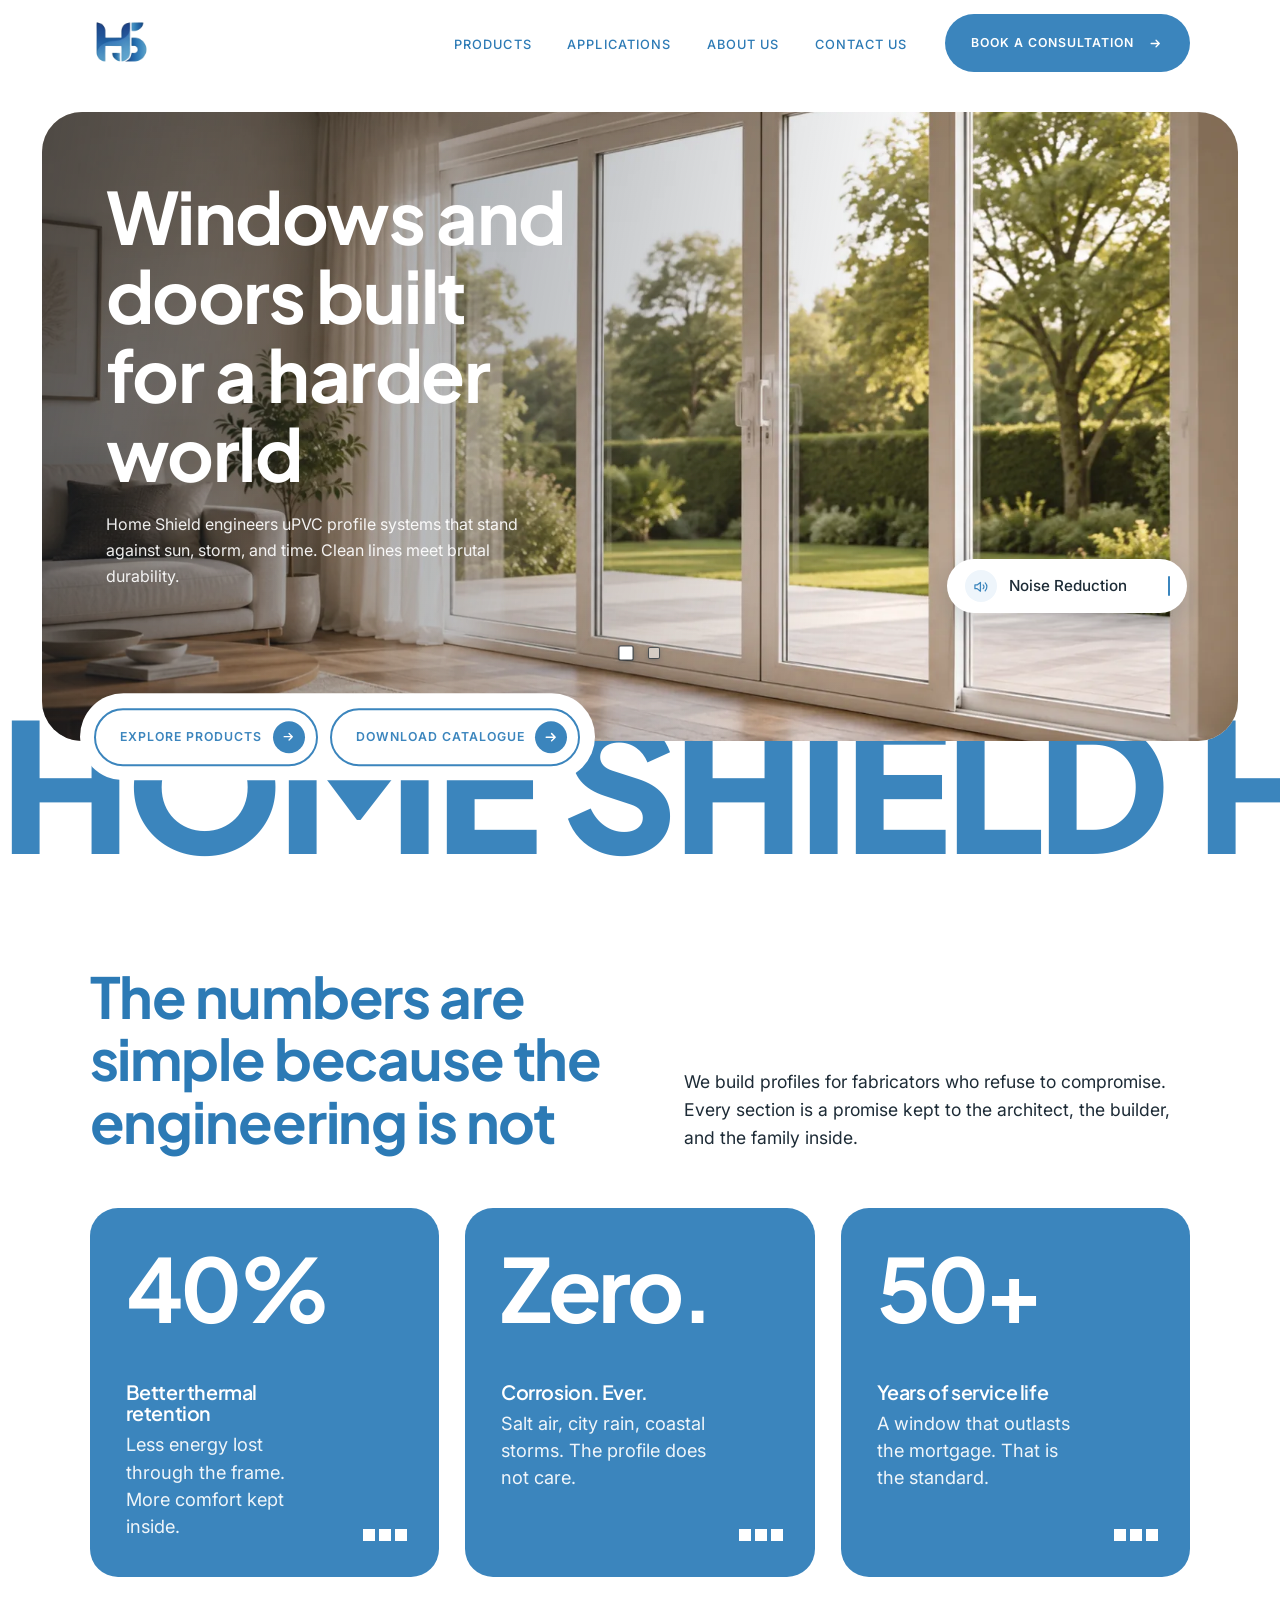
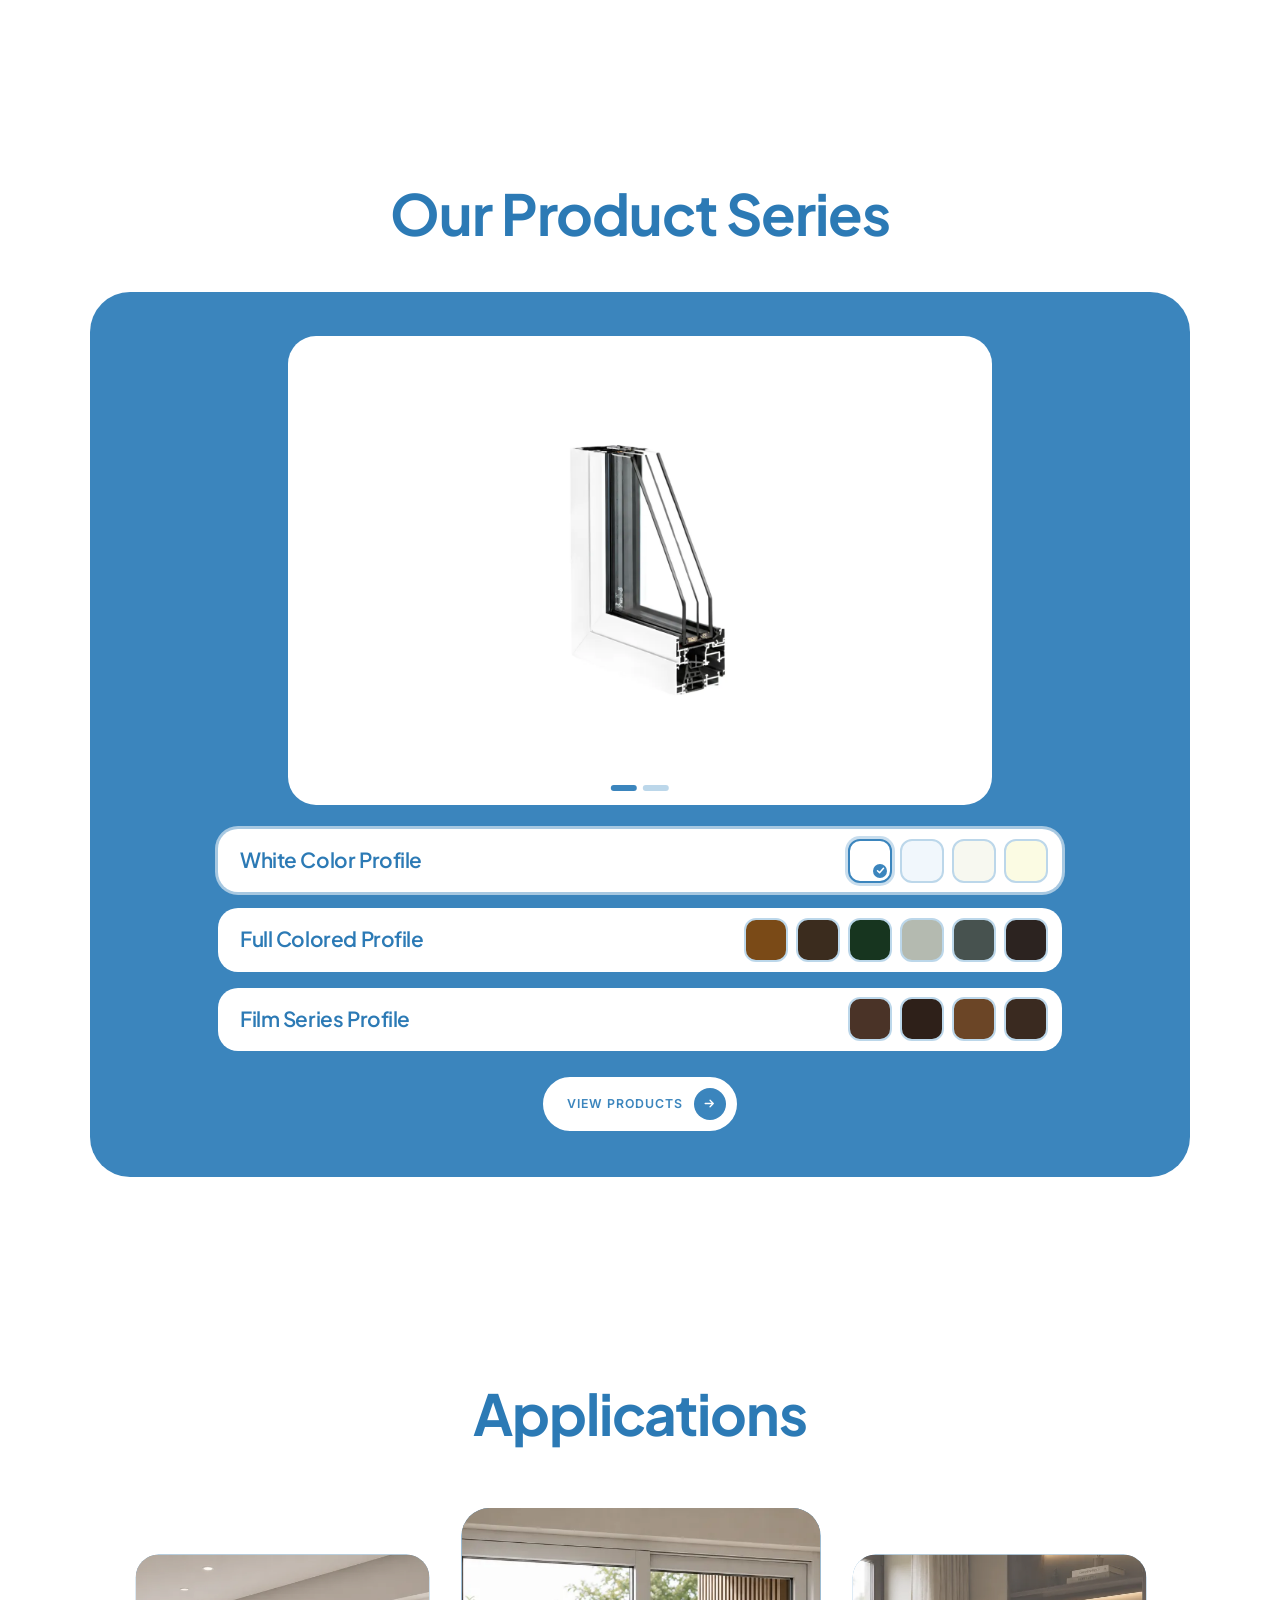
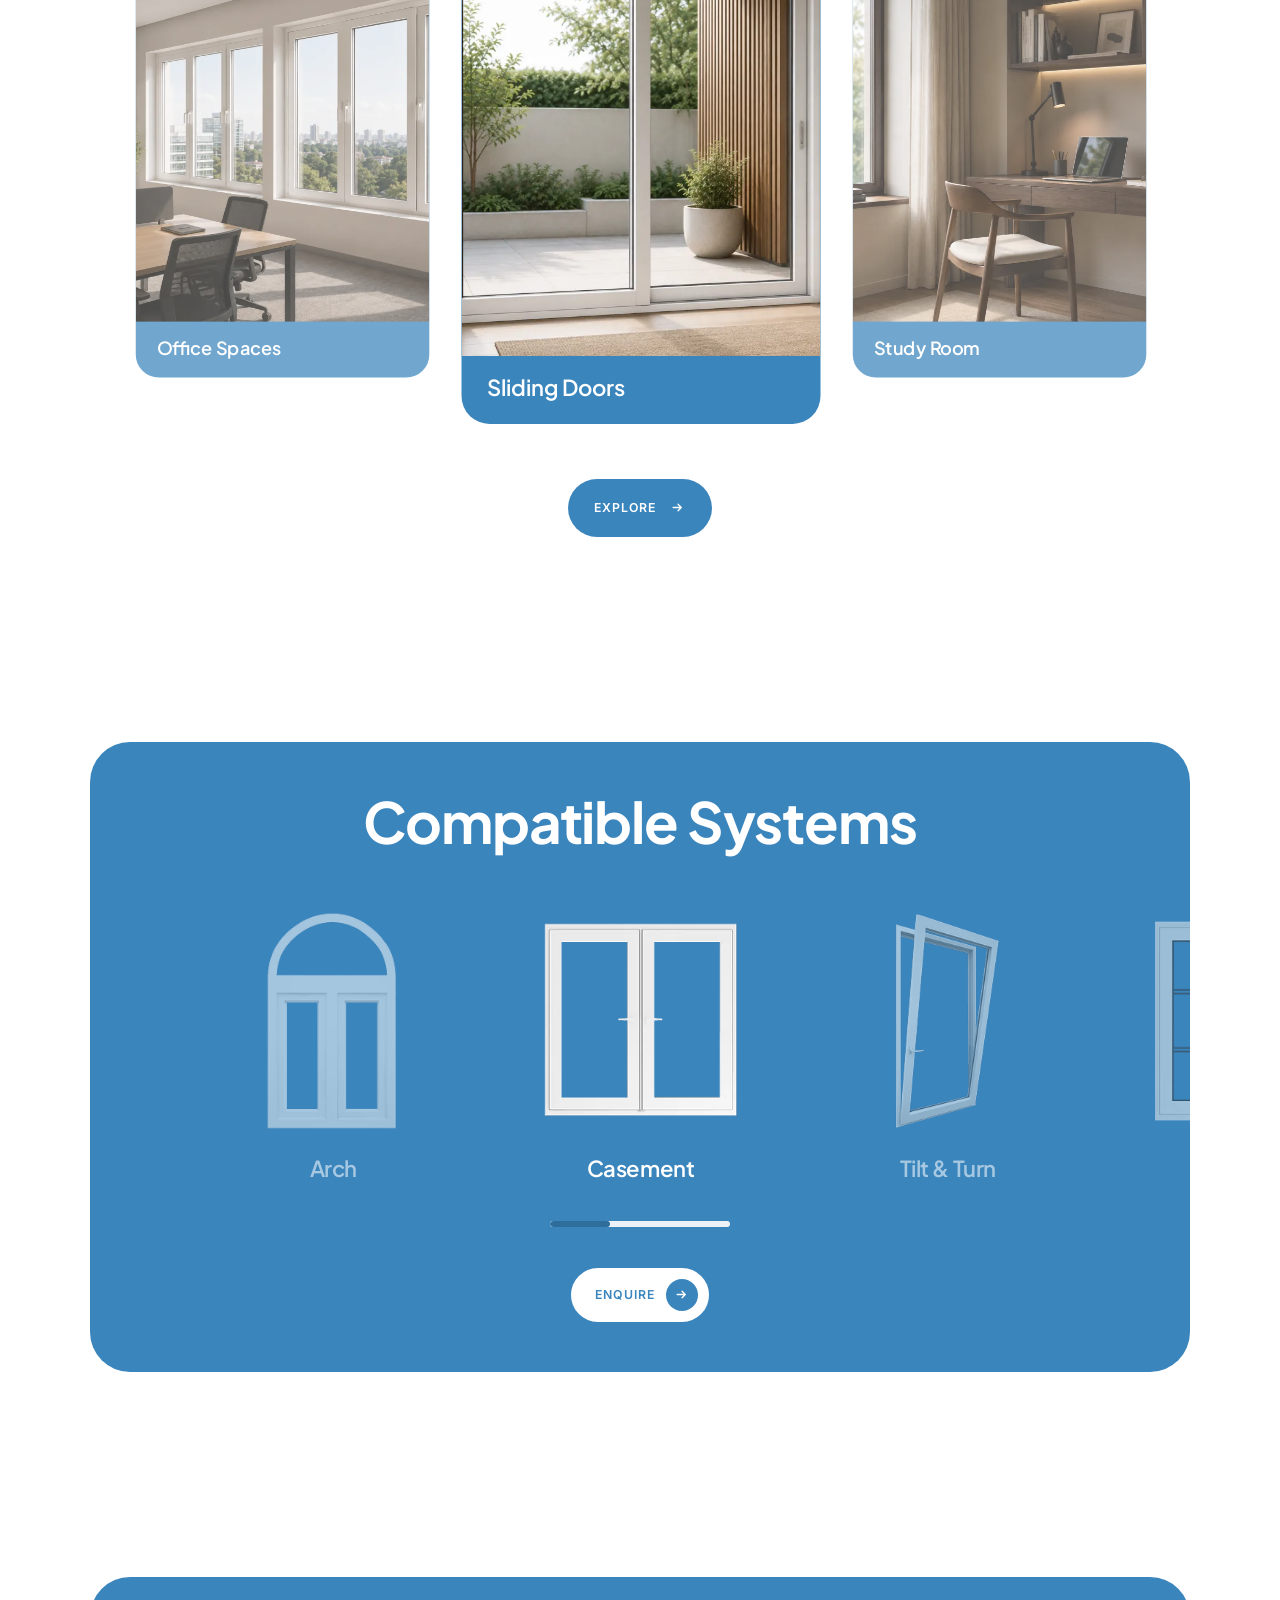
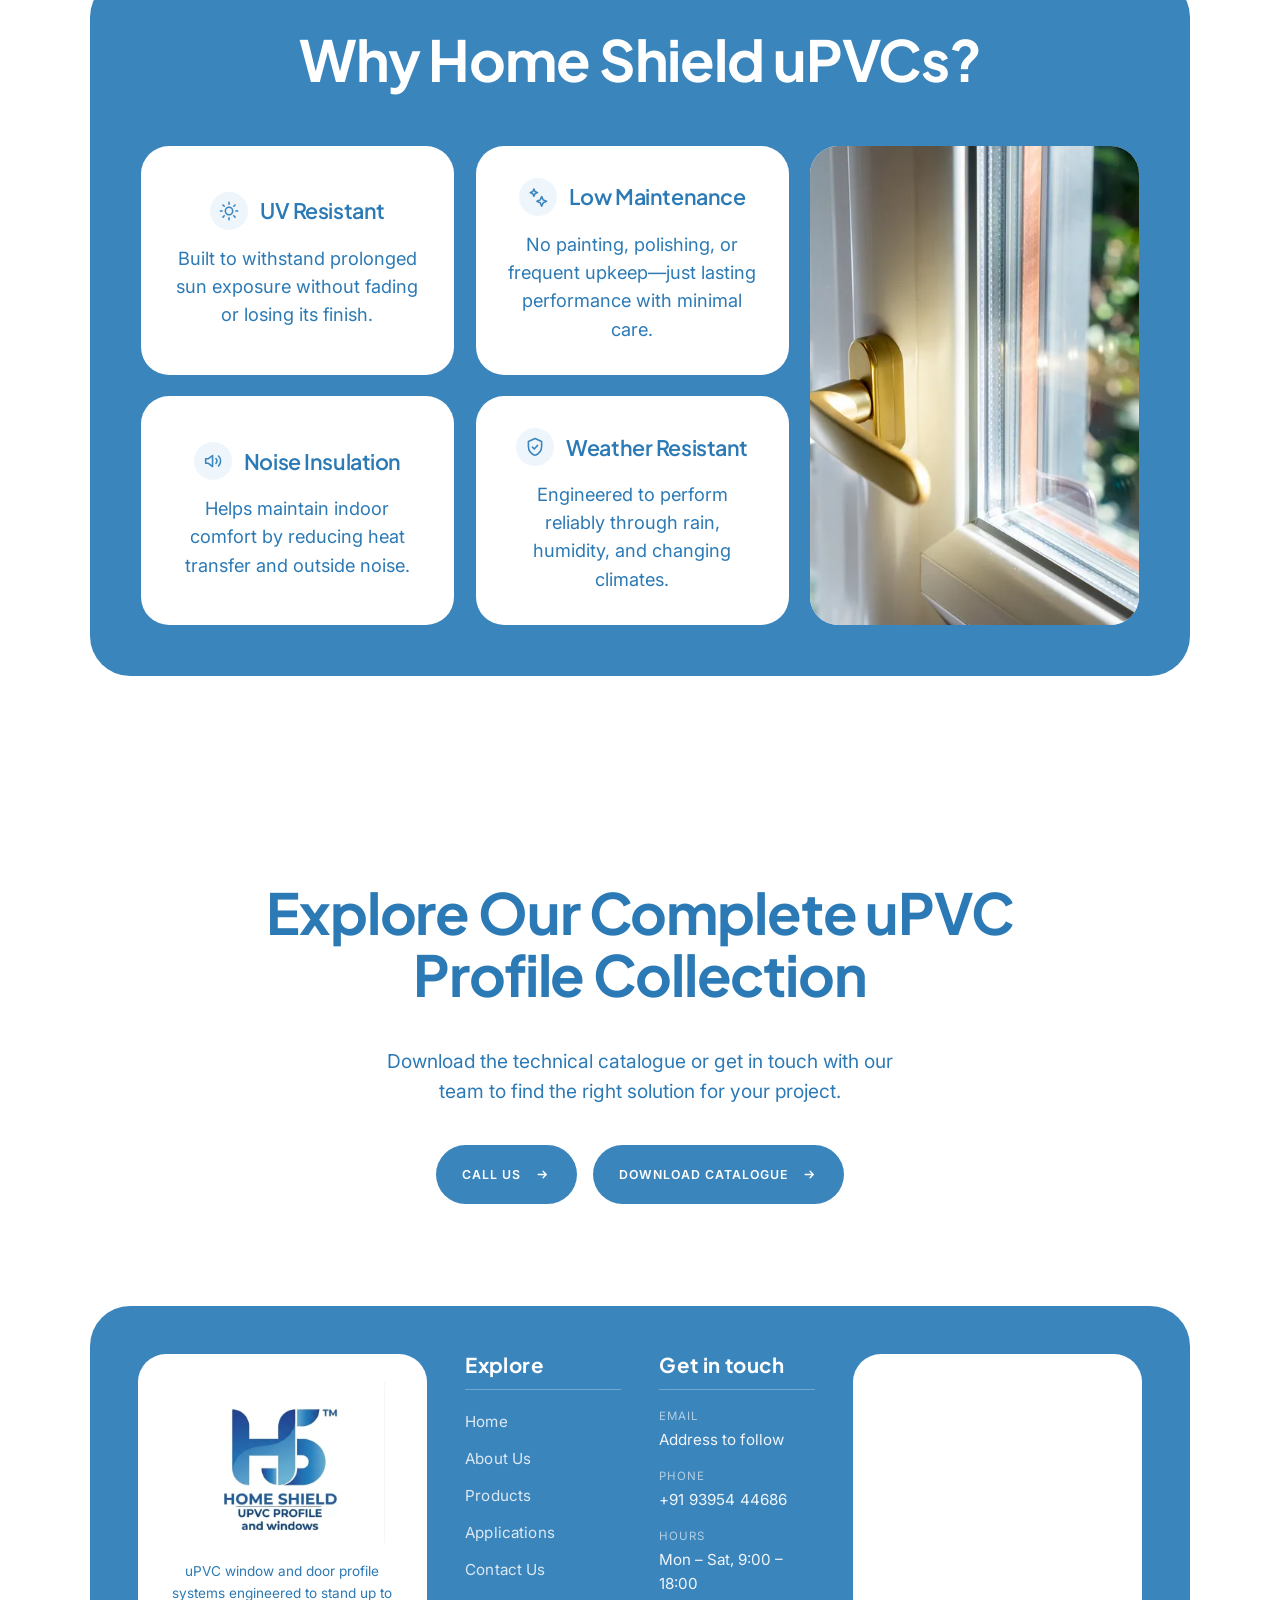
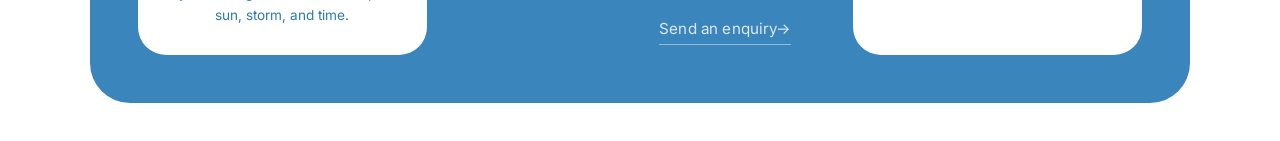
==== index.html @ 1560e70c "Use the full lockup as the footer logo The footer carried the square mark; it now carries the full l" ====
<!DOCTYPE html>
<html lang="en-IN">
<head>
<meta charset="utf-8">
<meta name="viewport" content="width=device-width, initial-scale=1">
<title>Home Shield uPVC Profiles | Durable uPVC Windows &amp; Doors</title>
<meta name="description" content="Home Shield engineers uPVC profile systems for windows and doors, available in white, full colour and film series finishes for homes, offices and living spaces.">
<link rel="canonical" href="https://thehomeshield.in/">
<meta name="robots" content="index, follow, max-image-preview:large, max-snippet:-1, max-video-preview:-1">
<meta name="theme-color" content="#3b85bd">
<meta name="format-detection" content="telephone=no">

<meta property="og:type" content="website">
<meta property="og:site_name" content="Home Shield">
<meta property="og:locale" content="en_IN">
<meta property="og:title" content="Home Shield uPVC Profiles | Durable uPVC Windows & Doors">
<meta property="og:description" content="Home Shield engineers uPVC profile systems for windows and doors, available in white, full colour and film series finishes for homes, offices and living spaces.">
<meta property="og:url" content="https://thehomeshield.in/">
<meta property="og:image" content="https://thehomeshield.in/assets/og-image.jpg">
<meta property="og:image:width" content="1200">
<meta property="og:image:height" content="630">
<meta property="og:image:alt" content="Home Shield uPVC windows and doors in a finished home">

<meta name="twitter:card" content="summary_large_image">
<meta name="twitter:title" content="Home Shield uPVC Profiles | Durable uPVC Windows & Doors">
<meta name="twitter:description" content="Home Shield engineers uPVC profile systems for windows and doors, available in white, full colour and film series finishes for homes, offices and living spaces.">
<meta name="twitter:image" content="https://thehomeshield.in/assets/og-image.jpg">

<link rel="icon" href="assets/favicon-32.png" sizes="32x32" type="image/png">
<link rel="icon" href="assets/logo.webp" sizes="any" type="image/webp">
<link rel="apple-touch-icon" href="assets/apple-touch-icon.png">

<link rel="preconnect" href="https://fonts.googleapis.com">
<link rel="preconnect" href="https://fonts.gstatic.com" crossorigin>
<link rel="preload" as="image" href="assets/hero-section/hero-image.webp" fetchpriority="high">
<link rel="stylesheet" media="print" onload="this.media='all'"
      href="https://fonts.googleapis.com/css2?family=Inter:wght@400;500;600&family=Plus+Jakarta+Sans:wght@600;700;800&display=swap">
<noscript><link rel="stylesheet"
      href="https://fonts.googleapis.com/css2?family=Inter:wght@400;500;600&family=Plus+Jakarta+Sans:wght@600;700;800&display=swap"></noscript>
<link rel="stylesheet" href="css/styles.css?v=60">
<script type="application/ld+json">
{
  "@context": "https://schema.org",
  "@graph": [
    {
      "@type": "Organization",
      "@id": "https://thehomeshield.in/#organization",
      "name": "Home Shield",
      "url": "https://thehomeshield.in/",
      "logo": { "@type": "ImageObject", "url": "https://thehomeshield.in/assets/apple-touch-icon.png", "width": 180, "height": 180 },
      "description": "Manufacturer of uPVC window and door profile systems engineered to stand up to sun, storm and time.",
      "telephone": "+91-93954-44686",
      "address": { "@type": "PostalAddress", "streetAddress": "H. No. 7, Hill View Road, Jyotikuchi, Lal Ganesh", "addressLocality": "Guwahati", "addressRegion": "Assam", "postalCode": "781034", "addressCountry": "IN" },
      "areaServed": "IN"
    },
    {
      "@type": "WebSite",
      "@id": "https://thehomeshield.in/#website",
      "url": "https://thehomeshield.in/",
      "name": "Home Shield",
      "publisher": { "@id": "https://thehomeshield.in/#organization" },
      "inLanguage": "en-IN"
    }
  ]
}
</script>
</head>
<body>

<!-- Icon sprite. Inline SVG keeps the feature icons crisp at every size and
     lets them take their colour from CSS instead of being baked into a PNG. -->
<svg class="icon-sprite" aria-hidden="true" focusable="false" xmlns="http://www.w3.org/2000/svg">
  <defs>
    <g id="icon-uv" fill="none" stroke="currentColor" stroke-width="1.7" stroke-linecap="round" stroke-linejoin="round">
      <circle cx="12" cy="12" r="4"></circle>
      <path d="M12 2.6v2M12 19.4v2M2.6 12h2M19.4 12h2M5.4 5.4l1.4 1.4M17.2 17.2l1.4 1.4M18.6 5.4l-1.4 1.4M6.8 17.2l-1.4 1.4"></path>
    </g>
    <g id="icon-noise" fill="none" stroke="currentColor" stroke-width="1.7" stroke-linecap="round" stroke-linejoin="round">
      <path d="M4 9.5h3L11.5 6v12L7 14.5H4z"></path>
      <path d="M15.2 9.4a3.6 3.6 0 0 1 0 5.2M18 6.6a7.6 7.6 0 0 1 0 10.8"></path>
    </g>
    <g id="icon-maintenance" fill="none" stroke="currentColor" stroke-width="1.7" stroke-linecap="round" stroke-linejoin="round">
      <path d="M7.5 3.2 8.7 6l2.8 1.2L8.7 8.4 7.5 11.2 6.3 8.4 3.5 7.2 6.3 6z"></path>
      <path d="M16 11.5l1.6 3.6 3.6 1.6-3.6 1.6L16 21.9l-1.6-3.6-3.6-1.6 3.6-1.6z"></path>
    </g>
    <g id="icon-weather" fill="none" stroke="currentColor" stroke-width="1.7" stroke-linecap="round" stroke-linejoin="round">
      <path d="M12 2.8 4.8 5.9v5.3c0 4.4 3 8.4 7.2 9.9 4.2-1.5 7.2-5.5 7.2-9.9V5.9z"></path>
      <path d="m9.2 12.1 2 2 3.6-3.9"></path>
    </g>
    <g id="icon-lifespan" fill="none" stroke="currentColor" stroke-width="1.7" stroke-linecap="round" stroke-linejoin="round">
      <circle cx="12" cy="12" r="8.4"></circle>
      <path d="M12 7.2V12l3.2 2"></path>
    </g>
  </defs>
</svg>

<!-- ============================ Header ============================ -->
<header class="site-header">
  <div class="container site-header__inner">
    <a class="site-logo" href="index.html" aria-label="Home Shield — home">
      <img src="assets/logo.webp" alt="Home Shield" width="62" height="62" fetchpriority="high" decoding="async">
    </a>

    <button class="nav-toggle" type="button" data-nav-toggle aria-expanded="false" aria-controls="primary-nav" aria-label="Toggle navigation menu">
      <span class="nav-toggle__bars" aria-hidden="true"></span>
    </button>

    <nav class="site-nav" id="primary-nav" data-nav-panel aria-label="Primary">
      <ul class="site-nav__list">
        <li><a class="site-nav__link" href="products.html">Products</a></li>
        <li><a class="site-nav__link" href="applications.html">Applications</a></li>
        <li><a class="site-nav__link" href="about.html">About Us</a></li>
        <li><a class="site-nav__link" href="contact.html">Contact Us</a></li>
      </ul>
      <a class="btn btn--solid" href="contact.html#enquiry" data-consult-open>Book a Consultation<span class="btn__arrow" aria-hidden="true"></span></a>
    </nav>
  </div>
</header>

<main id="main">

  <!-- ============================= Hero ============================= -->
  <section class="hero" aria-labelledby="hero-title">
    <div class="container">
      <div class="hero__wrap">
        <div class="hero__card">
          <!-- Two slides: the still holds first, then the brand film plays
               once and hands back. Driven by js/ui.js initHeroSlides(). -->
          <div class="hero__slides" data-hero-slides>
            <img class="hero__img hero__slide is-active" data-hero-slide
                 data-hero-label="Photograph"
                 src="assets/hero-section/hero-image.webp"
                 alt="Living room with Home Shield uPVC sliding doors opening onto a garden"
                 width="1672" height="941" fetchpriority="high" decoding="async">

            <!-- Trimmed to 8.4s so it ends before the logo card, and silent by
                 encode rather than by attribute. -->
            <video class="hero__img hero__slide hero__film" data-hero-slide
                   data-hero-label="Film"
                   poster="assets/video/hero-film-poster.webp"
                   muted playsinline preload="none"
                   aria-label="Home Shield uPVC windows and sliding doors in a finished home">
              <source type="video/webm"
                      data-src="assets/video/hero-film.webm"
                      data-src-mobile="assets/video/hero-film-mobile.webm">
              <source type="video/mp4"
                      data-src="assets/video/hero-film.mp4"
                      data-src-mobile="assets/video/hero-film-mobile.mp4">
            </video>
          </div>

          <div class="hero__content">
            <h1 class="hero__title" id="hero-title">Windows and<br>doors built<br>for a harder<br>world</h1>
            <p class="hero__text">Home Shield engineers uPVC profile systems that stand against sun, storm, and time. Clean lines meet brutal durability.</p>
          </div>

          <!-- Rotating feature chip: UV Resistant / Noise Reduction / Long Service Life -->
          <div class="feature-chip" data-feature-chip role="status" aria-live="polite">
            <span class="feature-chip__icon" aria-hidden="true">
              <svg viewBox="0 0 24 24" data-chip-icon><use href="#icon-uv"></use></svg>
            </span>
            <span class="feature-chip__label" data-chip-label>UV Resistant</span>
            <span class="feature-chip__rule" aria-hidden="true"></span>
          </div>
        </div>

        <div class="hero__actions">
          <a class="btn btn--outline" href="products.html">Explore Products<span class="btn__arrow" aria-hidden="true"></span></a>
          <button class="btn btn--outline" type="button" data-catalogue-open>Download Catalogue<span class="btn__arrow" aria-hidden="true"></span></button>
        </div>
      </div>
    </div>

    <!-- Decorative scrolling wordmark. Duplicated groups make the loop seamless. -->
    <div class="hero__marquee" aria-hidden="true">
      <div class="hero__marquee-track">
        <div class="hero__marquee-group">
          <span>HOME SHIELD</span><span>HOME SHIELD</span>
        </div>
        <div class="hero__marquee-group">
          <span>HOME SHIELD</span><span>HOME SHIELD</span>
        </div>
      </div>
    </div>
  </section>

  <!-- ======================= Sub-hero / Numbers ====================== -->
  <section class="section numbers" id="about" aria-labelledby="numbers-title" data-reveal>
    <div class="container">
      <div class="numbers__head">
        <h2 class="numbers__title" id="numbers-title">The numbers are simple because the engineering is not</h2>
        <p class="numbers__text">We build profiles for fabricators who refuse to compromise. Every section is a promise kept to the architect, the builder, and the family inside.</p>
      </div>

      <div class="numbers__grid">
        <article class="stat-card">
          <p class="stat-card__value" data-count-to="40" data-count-suffix="%">40%</p>
          <div class="stat-card__body">
            <h3 class="stat-card__label">Better thermal retention</h3>
            <p class="stat-card__text">Less energy lost through the frame. More comfort kept inside.</p>
          </div>
          <span class="stat-card__dots" aria-hidden="true"><span></span><span></span><span></span></span>
        </article>

        <article class="stat-card">
          <p class="stat-card__value">Zero.</p>
          <div class="stat-card__body">
            <h3 class="stat-card__label">Corrosion. Ever.</h3>
            <p class="stat-card__text">Salt air, city rain, coastal storms. The profile does not care.</p>
          </div>
          <span class="stat-card__dots" aria-hidden="true"><span></span><span></span><span></span></span>
        </article>

        <article class="stat-card">
          <p class="stat-card__value" data-count-to="50" data-count-suffix="+">50+</p>
          <div class="stat-card__body">
            <h3 class="stat-card__label">Years of service life</h3>
            <p class="stat-card__text">A window that outlasts the mortgage. That is the standard.</p>
          </div>
          <span class="stat-card__dots" aria-hidden="true"><span></span><span></span><span></span></span>
        </article>
      </div>
    </div>
  </section>

  <!-- ========================= Product Series ======================== -->
  <section class="section series" id="products" aria-labelledby="series-title" data-reveal>
    <div class="container">
      <h2 class="section__title" id="series-title">Our Product Series</h2>

      <div class="series__panel">
        <!-- Product photo stage, populated from js/data.js -->
        <div class="series__stage" data-product-stage></div>

        <!-- One selector row per collection, populated from js/data.js -->
        <div class="series__rows" data-product-rows></div>

        <a class="btn btn--outline" href="products.html">View Products<span class="btn__arrow" aria-hidden="true"></span></a>
      </div>
    </div>
  </section>

  <!-- ========================== Applications ========================= -->
  <section class="section applications" id="applications" aria-labelledby="applications-title" data-reveal>
    <div class="container">
      <h2 class="section__title" id="applications-title">Applications</h2>

      <div class="carousel" style="margin-top: clamp(1.75rem, 4vw, 3rem)">
        <div class="carousel__viewport" data-applications-viewport tabindex="0" role="group"
             aria-roledescription="carousel" aria-label="Applications — drag, swipe or use arrow keys">
          <div class="carousel__track" data-applications-track></div>
        </div>
      </div>

      <div class="section__actions">
        <a class="btn btn--solid" href="products.html">Explore<span class="btn__arrow" aria-hidden="true"></span></a>
      </div>
    </div>
  </section>

  <!-- ======================= Compatible Systems ====================== -->
  <section class="section systems" aria-labelledby="systems-title" data-reveal>
    <div class="container">
      <div class="systems__panel">
        <h2 class="section__title systems__title" id="systems-title">Compatible Systems</h2>

        <div class="carousel">
          <div class="carousel__viewport" data-systems-viewport tabindex="0" role="group"
               aria-roledescription="carousel" aria-label="Compatible window systems — drag, swipe or use arrow keys">
            <div class="carousel__track" data-systems-track></div>
          </div>
          <div class="systems__progress" data-systems-progress role="progressbar"
               aria-label="Carousel position" aria-valuemin="1" aria-valuenow="1" aria-valuemax="1"></div>
        </div>

        <div class="section__actions">
          <a class="btn btn--outline" href="contact.html#enquiry">Enquire<span class="btn__arrow" aria-hidden="true"></span></a>
        </div>
      </div>
    </div>
  </section>

  <!-- ======================== Why Home Shield ======================== -->
  <section class="section why" aria-labelledby="why-title" data-reveal>
    <div class="container">
      <div class="why__panel">
        <h2 class="section__title why__title" id="why-title">Why Home Shield uPVCs?</h2>

        <div class="why__grid">
          <article class="why-card">
            <div class="why-card__head">
              <span class="why-card__icon" aria-hidden="true"><svg viewBox="0 0 24 24"><use href="#icon-uv"></use></svg></span>
              <h3 class="why-card__title">UV Resistant</h3>
            </div>
            <p class="why-card__text">Built to withstand prolonged sun exposure without fading or losing its finish.</p>
          </article>

          <article class="why-card">
            <div class="why-card__head">
              <span class="why-card__icon" aria-hidden="true"><svg viewBox="0 0 24 24"><use href="#icon-maintenance"></use></svg></span>
              <h3 class="why-card__title">Low Maintenance</h3>
            </div>
            <p class="why-card__text">No painting, polishing, or frequent upkeep—just lasting performance with minimal care.</p>
          </article>

          <article class="why-card">
            <div class="why-card__head">
              <span class="why-card__icon" aria-hidden="true"><svg viewBox="0 0 24 24"><use href="#icon-noise"></use></svg></span>
              <h3 class="why-card__title">Noise Insulation</h3>
            </div>
            <p class="why-card__text">Helps maintain indoor comfort by reducing heat transfer and outside noise.</p>
          </article>

          <article class="why-card">
            <div class="why-card__head">
              <span class="why-card__icon" aria-hidden="true"><svg viewBox="0 0 24 24"><use href="#icon-weather"></use></svg></span>
              <h3 class="why-card__title">Weather Resistant</h3>
            </div>
            <p class="why-card__text">Engineered to perform reliably through rain, humidity, and changing climates.</p>
          </article>

          <div class="why__media">
            <img src="assets/why-homeshield-upvc-section/image.webp"
                 alt="Close-up of a Home Shield uPVC window with a brass handle and double glazing"
                 width="502" height="646" loading="lazy" decoding="async">
          </div>
        </div>
      </div>
    </div>
  </section>

  <!-- ============================== CTA ============================== -->
  <section class="section cta" id="contact" aria-labelledby="cta-title" data-reveal>
    <div class="container">
      <h2 class="cta__title" id="cta-title">Explore Our Complete uPVC Profile Collection</h2>
      <p class="cta__text">Download the technical catalogue or get in touch with our team to find the right solution for your project.</p>
      <div class="section__actions cta__actions">
        <a class="btn btn--solid" href="tel:+919395444686">Call Us<span class="btn__arrow" aria-hidden="true"></span></a>
        <button class="btn btn--solid" type="button" data-catalogue-open>Download Catalogue<span class="btn__arrow" aria-hidden="true"></span></button>
      </div>
    </div>
  </section>

</main>

<!-- ============================ Footer ============================= -->
<footer class="site-footer" aria-labelledby="footer-title">
  <h2 class="visually-hidden" id="footer-title">Site footer</h2>
  <div class="container">
    <div class="site-footer__panel">
      <div class="footer-brand">
        <img src="assets/footer-logo.webp" alt="Home Shield — uPVC profile and windows" width="560" height="442" loading="lazy" decoding="async">
        <p>uPVC window and door profile systems engineered to stand up to sun, storm, and time.</p>
      </div>

      <nav class="footer-col" aria-label="Explore">
        <h3 class="footer-col__title">Explore</h3>
        <ul>
          <li><a href="index.html">Home</a></li>
          <li><a href="about.html">About Us</a></li>
          <li><a href="products.html">Products</a></li>
          <li><a href="applications.html">Applications</a></li>
          <li><a href="contact.html">Contact Us</a></li>
        </ul>
      </nav>

      <!-- Direct contact details. Values stay placeholders until the real
           inbox, number and address are confirmed. -->
      <div class="footer-col footer-contact">
        <h3 class="footer-col__title">Get in touch</h3>
        <dl class="footer-contact__list">
          <div>
            <dt>Email</dt>
            <dd data-pending-asset="email">Address to follow</dd>
          </div>
          <div>
            <dt>Phone</dt>
            <dd><a href="tel:+919395444686">+91 93954 44686</a></dd>
          </div>
          <div>
            <dt>Hours</dt>
            <dd>Mon – Sat, 9:00 – 18:00</dd>
          </div>
        </dl>
        <a class="footer-contact__cta" href="contact.html">Send an enquiry<span aria-hidden="true">&rarr;</span></a>
      </div>

      <!-- Map at the coordinates from the supplied Google Maps share link. -->
      <a class="footer-map" href="https://maps.app.goo.gl/ZkyxiGFn6HnoAAkK6" target="_blank" rel="noopener" aria-label="Open the Home Shield office location in Google Maps">
        <iframe
          src="https://www.google.com/maps?q=26.133371,91.734627&amp;z=15&amp;output=embed"
          title="Map showing the Home Shield office location"
          loading="lazy"
          referrerpolicy="no-referrer-when-downgrade"
          tabindex="-1"></iframe>
      </a>
    </div>
  </div>
</footer>

<script src="js/data.js?v=52" defer></script>
<script src="js/ui.js?v=58" defer></script>
<script src="js/home.js?v=57" defer></script>

<!-- ===================== Consultation dialog ====================== -->
<!-- Opened by every "Book a Consultation" button. Uses <dialog> so the
     browser handles the backdrop, Esc and focus trapping; browsers without
     it fall back to the contact page, which is where the links point. -->
<dialog class="modal" id="consult-dialog" aria-labelledby="consult-title">
  <div class="modal__panel">
    <button class="modal__close" type="button" data-modal-close aria-label="Close">&times;</button>

    <h2 class="modal__title" id="consult-title">Book a Consultation</h2>
    <p class="modal__lede">Tell us about the opening and we will come back with a recommended series and a lead time.</p>
    <p class="modal__subject" data-consult-subject hidden></p>

    <form class="modal__form" data-pending-form data-lead="consultation" novalidate>
      <div class="field field--hp" aria-hidden="true">
        <label for="consult-company">Company</label>
        <input id="consult-company" name="company" type="text" tabindex="-1" autocomplete="off">
      </div>

      <input type="hidden" name="product" data-consult-product value="">

      <div class="field">
        <label class="field__label" for="consult-name">Full name</label>
        <input class="field__input" id="consult-name" name="name" type="text" autocomplete="name"
               data-validate="name" required aria-describedby="consult-name-error">
        <p class="field__error" id="consult-name-error" data-field-error></p>
      </div>

      <div class="field">
        <label class="field__label" for="consult-phone">Phone</label>
        <input class="field__input" id="consult-phone" name="phone" type="tel" autocomplete="tel"
               data-validate="tel" required aria-describedby="consult-phone-error">
        <p class="field__error" id="consult-phone-error" data-field-error></p>
      </div>

      <div class="field">
        <label class="field__label" for="consult-email">Email</label>
        <input class="field__input" id="consult-email" name="email" type="email" autocomplete="email"
               data-validate="email" required aria-describedby="consult-email-error">
        <p class="field__error" id="consult-email-error" data-field-error></p>
      </div>

      <div class="field">
        <label class="field__label" for="consult-city">City <span class="field__optional">(optional)</span></label>
        <input class="field__input" id="consult-city" name="city" type="text" autocomplete="address-level2">
      </div>

      <div class="field field--full">
        <label class="field__label" for="consult-type">I am enquiring as</label>
        <select class="field__input" id="consult-type" name="enquiry-type">
          <option>Homeowner</option>
          <option>Architect or specifier</option>
          <option>Builder or contractor</option>
          <option>Fabricator</option>
          <option>Other</option>
        </select>
      </div>

      <div class="field field--full">
        <label class="field__label" for="consult-message">Project details <span class="field__optional">(optional)</span></label>
        <textarea class="field__input field__input--area" id="consult-message" name="message" rows="4" placeholder="Opening sizes, location, finish, timeline — whatever you have."></textarea>
      </div>

      <div class="field field--full modal__actions">
        <button class="btn btn--solid" type="submit">Request Consultation<span class="btn__arrow" aria-hidden="true"></span></button>
        <p class="modal__notice" data-form-notice role="status" aria-live="polite"></p>
      </div>
    </form>
  </div>
</dialog>


<!-- ================== Catalogue download gate ===================== -->
<!-- The catalogue URL is held in js/ui.js, not in this markup, so the
     gate cannot be skipped by saving the link. Note this is a deterrent,
     not real protection: a static site cannot enforce a gate, and anyone
     reading the script can still find the path. Only a server-side
     endpoint can truly require the form.
     TODO: the captured details go nowhere until the form has an endpoint —
     see DEPLOY.md. -->
<dialog class="modal" id="catalogue-dialog" aria-labelledby="catalogue-title">
  <div class="modal__panel">
    <button class="modal__close" type="button" data-modal-close aria-label="Close">&times;</button>

    <h2 class="modal__title" id="catalogue-title">Download the Catalogue</h2>
    <p class="modal__lede">Tell us who you are and the full profile catalogue will download straight away.</p>

    <form class="modal__form" data-catalogue-form novalidate>
      <div class="field field--hp" aria-hidden="true">
        <label for="cat-company">Company</label>
        <input id="cat-company" name="company" type="text" tabindex="-1" autocomplete="off">
      </div>

      <div class="field">
        <label class="field__label" for="cat-name">Full name</label>
        <input class="field__input" id="cat-name" name="name" type="text" autocomplete="name"
               data-validate="name" required aria-describedby="cat-name-error">
        <p class="field__error" id="cat-name-error" data-field-error></p>
      </div>

      <div class="field">
        <label class="field__label" for="cat-phone">Phone</label>
        <input class="field__input" id="cat-phone" name="phone" type="tel" autocomplete="tel"
               data-validate="tel" required aria-describedby="cat-phone-error">
        <p class="field__error" id="cat-phone-error" data-field-error></p>
      </div>

      <div class="field field--full">
        <label class="field__label" for="cat-email">Email</label>
        <input class="field__input" id="cat-email" name="email" type="email" autocomplete="email"
               data-validate="email" required aria-describedby="cat-email-error">
        <p class="field__error" id="cat-email-error" data-field-error></p>
      </div>

      <div class="field field--full modal__actions">
        <button class="btn btn--solid" type="submit">Download Catalogue<span class="btn__arrow" aria-hidden="true"></span></button>
        <p class="modal__notice" data-form-notice role="status" aria-live="polite"></p>
      </div>
    </form>
  </div>
</dialog>

</body>
</html>
---- css/styles.css ----
/* =========================================================================
   Home Shield uPVC — global stylesheet
   Design tokens are derived from the supplied Figma reference designs.
   ========================================================================= */

:root {
  --blue: #3b85bd;
  --blue-deep: #2f6d9c;
  --blue-ink: #2c7ab5;
  --blue-soft: #bcd7ea;
  --blue-tint: #eef5fb;
  --ink: #1d2b36;
  --muted: #5b6b78;
  --white: #ffffff;

  --radius-xl: 40px;
  --radius-lg: 28px;
  --radius-md: 20px;
  --radius-sm: 14px;

  /* Grows with the viewport instead of stopping dead at a fixed width, so
     large displays get a proportionate layout rather than a narrow column. */
  --container: clamp(1100px, 86vw, 1680px);
  --gutter: clamp(1rem, 3vw, 3rem);

  --section-gap: clamp(4.5rem, 8vw, 10rem);

  --font-display: 'Plus Jakarta Sans', system-ui, sans-serif;
  --font-body: 'Inter', system-ui, sans-serif;

  --ease: cubic-bezier(0.22, 0.61, 0.36, 1);
}

/* ------------------------------- Reset --------------------------------- */

*,
*::before,
*::after { box-sizing: border-box; }

html { -webkit-text-size-adjust: 100%; scroll-behavior: smooth; }

body {
  margin: 0;
  background: var(--white);
  color: var(--ink);
  font-family: var(--font-body);
  font-size: clamp(0.95rem, 0.9rem + 0.25vw, 1.2rem);
  line-height: 1.6;
  overflow-x: hidden;
}

body.nav-open { overflow: hidden; }

img { max-width: 100%; display: block; }

h1, h2, h3, h4 {
  font-family: var(--font-display);
  color: var(--blue-ink);
  line-height: 1.1;
  margin: 0;
  letter-spacing: -0.02em;
}

h1 { font-size: clamp(2.2rem, 1.3rem + 4vw, 5.2rem); font-weight: 700; }
h2 { font-size: clamp(2rem, 1.3rem + 2.8vw, 3.9rem); font-weight: 700; }
h3 { font-size: clamp(1.3rem, 1.05rem + 0.95vw, 2.2rem); font-weight: 600; }
h4 { font-size: clamp(1.1rem, 1rem + 0.45vw, 1.6rem); font-weight: 600; }

p { margin: 0; }

a { color: inherit; }

button { font: inherit; }

:focus-visible {
  outline: 3px solid var(--blue-deep);
  outline-offset: 3px;
  border-radius: 6px;
}

.container {
  width: min(100% - (var(--gutter) * 2), var(--container));
  margin-inline: auto;
}

.section { padding-block: var(--section-gap); }

.section__title { text-align: center; }

/* Centred intro paragraph under a section title. */
.section__lede {
  margin: 1.25rem auto 0;
  max-width: 60ch;
  text-align: center;
  color: var(--blue-ink);
  font-size: clamp(1rem, 0.92rem + 0.3vw, 1.2rem);
  line-height: 1.6;
}

.visually-hidden {
  position: absolute;
  width: 1px; height: 1px;
  padding: 0; margin: -1px;
  overflow: hidden; clip: rect(0 0 0 0);
  white-space: nowrap; border: 0;
}

/* ------------------------------ Buttons -------------------------------- */

.btn {
  --btn-fg: var(--white);
  --btn-bg: var(--blue);
  --btn-border: transparent;
  display: inline-flex;
  align-items: center;
  gap: 0.85em;
  padding: 0.7rem 0.7rem 0.7rem 1.5rem;
  border: 2px solid var(--btn-border);
  border-radius: 999px;
  background: var(--btn-bg);
  color: var(--btn-fg);
  font-family: var(--font-body);
  font-size: clamp(0.7rem, 0.65rem + 0.15vw, 0.8rem);
  font-weight: 600;
  letter-spacing: 0.08em;
  text-transform: uppercase;
  text-decoration: none;
  cursor: pointer;
  transition: transform 250ms var(--ease), background-color 250ms var(--ease),
    color 250ms var(--ease), border-color 250ms var(--ease),
    box-shadow 250ms var(--ease);
}

.btn:hover { transform: translateY(-2px); }

/* Pressed: the lift drops away, so the button reacts to the click as well as
   to the pointer arriving. */
.btn:active { transform: translateY(0); box-shadow: none; }

.btn:focus-visible {
  outline: 3px solid var(--blue-deep);
  outline-offset: 3px;
}

.btn__arrow {
  display: grid;
  place-items: center;
  width: 2rem;
  height: 2rem;
  border-radius: 999px;
  background: var(--white);
  flex: none;
  transition: transform 250ms var(--ease);
}

.btn__arrow::before {
  content: '';
  width: 0.85rem;
  height: 0.85rem;
  background: var(--blue);
  -webkit-mask: var(--arrow-mask) center / contain no-repeat;
  mask: var(--arrow-mask) center / contain no-repeat;
}

.btn:hover .btn__arrow { transform: translateX(3px); }

/* Outlined pill — white fill, blue stroke, blue label (hero + section CTAs) */
.btn--outline {
  --btn-fg: var(--blue);
  --btn-bg: var(--white);
  --btn-border: var(--blue);
}

.btn--outline .btn__arrow { background: var(--blue); }
.btn--outline .btn__arrow::before { background: var(--white); }

/* An outline button fills in on hover, and its arrow inverts with it. */
.btn--outline:hover {
  --btn-fg: var(--white);
  --btn-bg: var(--blue);
  box-shadow: 0 10px 22px rgba(59, 133, 189, 0.26);
}

.btn--outline:hover .btn__arrow { background: var(--white); }
.btn--outline:hover .btn__arrow::before { background: var(--blue); }

/* On a blue panel the default hover fill is the panel's own colour, so the
   button dissolves into its background at the moment it should stand out.
   Here it fills light instead — the same "solid on hover" idea, inverted to
   suit what is behind it. Add any new blue panel to this list. */
.series__panel .btn--outline:hover,
.systems__panel .btn--outline:hover,
.why__panel .btn--outline:hover,
.collection__panel .btn--outline:hover,
.site-footer__panel .btn--outline:hover {
  --btn-fg: var(--blue-deep);
  --btn-bg: var(--white);
  --btn-border: var(--white);
  box-shadow: 0 10px 22px rgba(16, 38, 56, 0.28);
}

/* The arrow stays a dark disc with a white head, rather than inverting to
   white-on-white against the now-light button. */
.series__panel .btn--outline:hover .btn__arrow,
.systems__panel .btn--outline:hover .btn__arrow,
.why__panel .btn--outline:hover .btn__arrow,
.collection__panel .btn--outline:hover .btn__arrow,
.site-footer__panel .btn--outline:hover .btn__arrow {
  background: var(--blue-deep);
}

.series__panel .btn--outline:hover .btn__arrow::before,
.systems__panel .btn--outline:hover .btn__arrow::before,
.why__panel .btn--outline:hover .btn__arrow::before,
.collection__panel .btn--outline:hover .btn__arrow::before,
.site-footer__panel .btn--outline:hover .btn__arrow::before {
  background: var(--white);
}

.btn--solid { --btn-fg: var(--white); --btn-bg: var(--blue); }
.btn--solid .btn__arrow { background: transparent; width: 1.4rem; }
.btn--solid .btn__arrow::before { background: var(--white); }
.btn--solid { padding-right: 1.35rem; }

/* A solid button deepens rather than changing hue, so it reads as the same
   button pressed further in. */
.btn--solid:hover {
  --btn-bg: var(--blue-deep);
  box-shadow: 0 10px 22px rgba(47, 109, 156, 0.3);
}

.btn--sm {
  padding: 0.45rem 0.45rem 0.45rem 1.05rem;
  font-size: 0.7rem;
}
.btn--sm .btn__arrow { width: 1.5rem; height: 1.5rem; }
.btn--sm .btn__arrow::before { width: 0.62rem; height: 0.62rem; }

:root {
  --arrow-mask: url("data:image/svg+xml,%3Csvg xmlns='http://www.w3.org/2000/svg' viewBox='0 0 24 24' fill='none' stroke='%23000' stroke-width='2.4' stroke-linecap='round' stroke-linejoin='round'%3E%3Cpath d='M4 12h15M13 6l6 6-6 6'/%3E%3C/svg%3E");
}

/* ------------------------------- Header -------------------------------- */

.site-header {
  position: sticky;
  top: 0;
  z-index: 60;
  background: var(--white);
}

.site-header__inner {
  display: flex;
  align-items: center;
  justify-content: space-between;
  gap: 1.5rem;
  padding-block: 0.75rem;
}

.site-logo { display: inline-flex; flex: none; }
.site-logo img { width: clamp(46px, 5vw, 62px); height: auto; }

.site-nav { display: flex; align-items: center; gap: clamp(1.2rem, 3vw, 2.6rem); }

.site-nav__list {
  display: flex;
  align-items: center;
  gap: clamp(1.2rem, 2.8vw, 2.4rem);
  list-style: none;
  margin: 0;
  padding: 0;
}

.site-nav__link {
  font-size: clamp(0.72rem, 0.68rem + 0.15vw, 0.82rem);
  font-weight: 500;
  letter-spacing: 0.08em;
  text-transform: uppercase;
  text-decoration: none;
  color: var(--blue-ink);
  white-space: nowrap;
  position: relative;
  transition: color 200ms var(--ease);
}

/* Underline wipes in from the left. Drawn on a pseudo-element so nothing in
   the row moves as it appears. */
.site-nav__link::after {
  content: '';
  position: absolute;
  left: 0;
  right: 0;
  bottom: -0.35rem;
  height: 2px;
  border-radius: 2px;
  background: currentColor;
  transform: scaleX(0);
  transform-origin: left center;
  transition: transform 220ms var(--ease);
}

.site-nav__link:hover { color: var(--blue-deep); }
.site-nav__link:hover::after { transform: scaleX(1); }

.site-nav__link:focus-visible {
  outline: 3px solid var(--blue-deep);
  outline-offset: 4px;
  border-radius: 2px;
}
.site-nav__link[aria-current='page'] { font-weight: 700; }

.nav-toggle {
  display: none;
  width: 44px;
  height: 44px;
  border: 0;
  border-radius: 12px;
  background: var(--blue-tint);
  color: var(--blue);
  cursor: pointer;
  place-items: center;
  transition: background-color 200ms var(--ease), color 200ms var(--ease);
}

.nav-toggle:hover { background: var(--blue-soft); color: var(--blue-deep); }

.nav-toggle__bars,
.nav-toggle__bars::before,
.nav-toggle__bars::after {
  display: block;
  width: 20px;
  height: 2px;
  background: currentColor;
  border-radius: 2px;
  transition: transform 250ms var(--ease), opacity 200ms var(--ease);
}

.nav-toggle__bars { position: relative; }
.nav-toggle__bars::before,
.nav-toggle__bars::after { content: ''; position: absolute; left: 0; }
.nav-toggle__bars::before { top: -6px; }
.nav-toggle__bars::after { top: 6px; }

.nav-toggle[aria-expanded='true'] .nav-toggle__bars { background: transparent; }
.nav-toggle[aria-expanded='true'] .nav-toggle__bars::before { transform: translateY(6px) rotate(45deg); }
.nav-toggle[aria-expanded='true'] .nav-toggle__bars::after { transform: translateY(-6px) rotate(-45deg); }

@media (max-width: 899px) {
  .nav-toggle { display: grid; }

  .site-nav {
    position: fixed;
    inset: 64px 0 auto;
    flex-direction: column;
    align-items: stretch;
    gap: 0;
    padding: 1.25rem var(--gutter) 2rem;
    background: var(--white);
    border-bottom: 1px solid var(--blue-tint);
    transform: translateY(-120%);
    transition: transform 320ms var(--ease);
    visibility: hidden;
  }

  .site-nav.is-open { transform: translateY(0); visibility: visible; }

  .site-nav__list { flex-direction: column; align-items: stretch; gap: 0; }
  .site-nav__link { display: block; padding: 0.85rem 0; font-size: 0.95rem; }
  .site-nav .btn { margin-top: 1rem; justify-content: center; }
}

/* The sprite only carries <defs>; it must never occupy layout space. */
.icon-sprite { position: absolute; width: 0; height: 0; overflow: hidden; }

/* -------------------------------- Hero --------------------------------- */

.hero { padding-top: clamp(1rem, 2vw, 2rem); }

/* The hero card runs a little wider than the standard container: half the
   gutter on each side and a slightly larger ceiling. Still fluid, so it stays
   inside the viewport at every width. */
.hero > .container {
  width: min(100% - var(--gutter), calc(var(--container) + 6rem));
}

.hero__card {
  position: relative;
  border-radius: var(--radius-xl);
  overflow: hidden;
  isolation: isolate;
  /* Width is fixed by the container and the height follows from the ratio.
     A min-height here would feed back into the width and overflow the page. */
  width: 100%;
  aspect-ratio: 1.9 / 1;
  background: var(--blue-tint);
}

@media (max-width: 900px) {
  .hero__card { aspect-ratio: 4 / 3; }
}

.hero__img {
  position: absolute;
  inset: 0;
  width: 100%;
  height: 100%;
  object-fit: cover;
  object-position: center;
  z-index: 0;
}

.hero__slides {
  position: absolute;
  inset: 0;
  z-index: 0;
}

/* The card is the swipe surface (js/ui.js initHeroSlides). Claim the
   horizontal axis and leave the vertical one to the page. */
.hero__card { touch-action: pan-y; }

/* While the film is showing, the overlay copy and the feature chip give way to
   it — the film has captions of its own, and two sets of text over one frame
   read as a mistake. The scrim behind them eases off with them, since it is
   only there to carry the copy. The dots and the CTAs stay: they are controls,
   not captions. */
.hero__card.is-film .hero__content,
.hero__card.is-film .feature-chip {
  opacity: 0;
  pointer-events: none;
}

.hero__card::after { transition: opacity 600ms var(--ease); }
.hero__card.is-film::after { opacity: 0.4; }

/* Slide indicators. Square by request, and placed top-right where neither the
   chip (bottom) nor the CTA plate (bottom-left) can reach them. */
/* Centred along the bottom of the card, where a swipe indicator is looked
   for. The offset keeps them in the clear band between the CTA plate below
   and the feature chip above — both of which sit off to one side, so the
   centre line stays free at every width. */
.hero__dots {
  position: absolute;
  z-index: 3;
  bottom: clamp(3.5rem, 6vw, 5rem);
  left: 50%;
  transform: translateX(-50%);
  display: flex;
  gap: 0.25rem;
}

/* The button is a 24px touch target; the square people see is drawn inside it,
   so the dots stay small without being hard to hit. */
.hero__dot {
  display: grid;
  place-items: center;
  width: 1.5rem;
  height: 1.5rem;
  padding: 0;
  border: 0;
  border-radius: 4px;
  background: none;
  cursor: pointer;
}

.hero__dot::before {
  content: '';
  width: 0.625rem;
  height: 0.625rem;
  border-radius: 1px;
  background: rgba(255, 255, 255, 0.55);
  /* The hero image is near-white behind these, where plain white measures a
     1.5:1 contrast ratio — the dark hairline is what keeps them readable on
     any frame either slide happens to be showing. */
  box-shadow: 0 0 0 1px rgba(16, 38, 56, 0.5), 0 1px 5px rgba(16, 38, 56, 0.45);
  transition: background-color 220ms var(--ease), transform 220ms var(--ease);
}

.hero__dot:hover::before { background: rgba(255, 255, 255, 0.85); }

.hero__dot.is-active::before {
  background: var(--white);
  transform: scale(1.3);
}

.hero__dot:focus-visible {
  outline: 2px solid var(--white);
  outline-offset: 1px;
}

/* Only while a drag is in progress, so the headline stays selectable. */
.hero__card.is-swiping {
  -webkit-user-select: none;
  user-select: none;
}

/* Both slides sit stacked; only the active one is opaque. The still carries
   .is-active in the markup so it paints without waiting for JS. */
.hero__slide {
  opacity: 0;
  transition: opacity 900ms var(--ease);
}

.hero__slide.is-active { opacity: 1; }

/* The film reuses .hero__img for placement; this covers what a <video> does
   not inherit from the <img> rules above. */
.hero__film { background: var(--blue-tint); }

.hero__card::after {
  content: '';
  position: absolute;
  inset: 0;
  z-index: 1;
  background: linear-gradient(100deg, rgba(20, 30, 40, 0.58) 0%, rgba(20, 30, 40, 0.22) 45%, rgba(20, 30, 40, 0) 70%);
}

.hero__content {
  position: relative;
  z-index: 2;
  transition: opacity 600ms var(--ease);
  /* Wide enough for the heading's authored line breaks to survive; the
     paragraph keeps its own narrower measure below. */
  max-width: min(100%, 46rem);
  padding: clamp(2rem, 5vw, 4rem);
}

.hero__title { color: var(--white); }

.hero__text {
  margin-top: 1.25rem;
  max-width: 42ch;
  color: rgba(255, 255, 255, 0.92);
  font-size: clamp(0.9rem, 0.85rem + 0.2vw, 1rem);
}

/* Rotating feature chip */
.feature-chip {
  position: absolute;
  z-index: 3;
  right: clamp(1rem, 4vw, 3.5rem);
  bottom: clamp(5.5rem, 12vw, 8rem);
  display: inline-flex;
  align-items: center;
  gap: 0.75rem;
  min-width: 15rem;
  padding: 0.7rem 1.1rem;
  border-radius: 999px;
  background: var(--white);
  box-shadow: 0 10px 30px rgba(16, 38, 56, 0.18);
}

/* The icon sits in a soft tinted disc so it reads as a deliberate mark rather
   than a stray glyph, and takes its colour from CSS at any size. */
.feature-chip__icon {
  display: inline-flex;
  flex: none;
  width: 2rem;
  height: 2rem;
  align-items: center;
  justify-content: center;
  border-radius: 50%;
  background: var(--blue-tint);
  color: var(--blue);
}

.feature-chip__icon svg { width: 1.1rem; height: 1.1rem; }

/* The whole chip fades on a swap so the icon and label move together. */
.feature-chip { transition: opacity 600ms var(--ease); }

.feature-chip__icon,
.feature-chip__label { transition: opacity 220ms var(--ease), transform 220ms var(--ease); }

.feature-chip.is-swapping .feature-chip__icon,
.feature-chip.is-swapping .feature-chip__label { opacity: 0; transform: translateY(-6px); }

.feature-chip__label {
  font-size: 0.95rem;
  font-weight: 500;
  color: var(--ink);
}

.feature-chip__rule {
  width: 2px;
  height: 20px;
  margin-left: auto;
  border-radius: 2px;
  background: var(--blue);
}

/* CTA plate overlapping the lower edge of the hero card.
   z-index keeps the card above the wordmark, which scrolls behind it. */
.hero__wrap { position: relative; z-index: 1; }

.hero__actions {
  position: absolute;
  left: clamp(0.5rem, 3vw, 2.5rem);
  bottom: 0;
  transform: translateY(45%);
  z-index: 2;
  display: flex;
  flex-wrap: wrap;
  gap: 0.75rem;
  padding: 0.9rem;
  border-radius: 999px;
  background: var(--white);
}

/* Scrolling wordmark. The track holds two identical groups and travels
   exactly -50%, so the loop is seamless at any viewport width. */
.hero__marquee {
  position: relative;
  z-index: 0;
  margin-top: clamp(-2.5rem, -4vw, -1rem);
  overflow: hidden;
  user-select: none;
}

.hero__marquee-track {
  display: flex;
  width: max-content;
  animation: wordmark-scroll 32s linear infinite;
}

.hero__marquee-group { display: flex; }

.hero__marquee span {
  display: block;
  padding-right: 0.18em;
  font-family: var(--font-display);
  font-weight: 800;
  font-size: clamp(3.5rem, 14vw, 15rem);
  line-height: 0.9;
  letter-spacing: -0.03em;
  color: var(--blue);
  white-space: nowrap;
}

@keyframes wordmark-scroll {
  from { transform: translate3d(0, 0, 0); }
  to { transform: translate3d(-50%, 0, 0); }
}

/* On narrow screens the overlapping CTA plate has nowhere to go without
   colliding with the chip and the wordmark, so the hero unstacks: a shorter
   card, the chip tucked against its lower edge, and the buttons in normal
   flow underneath. */
@media (max-width: 700px) {
  .hero__card { aspect-ratio: 4 / 5; }
  .hero__content { max-width: none; padding: 1.5rem 1.25rem 5.5rem; }
  .hero__title { overflow-wrap: break-word; }
  .hero__card::after {
    background: linear-gradient(180deg, rgba(20, 30, 40, 0.62) 0%, rgba(20, 30, 40, 0.28) 48%, rgba(20, 30, 40, 0.45) 100%);
  }

  .feature-chip {
    left: 1rem;
    right: auto;
    bottom: 5.5rem;
    min-width: 0;
    gap: 0.6rem;
    padding: 0.45rem 0.9rem 0.45rem 0.5rem;
  }

  .feature-chip__icon { width: 1.75rem; height: 1.75rem; }
  .feature-chip__icon svg { width: 1rem; height: 1rem; }
  .feature-chip__label { font-size: 0.875rem; }
  .feature-chip__rule { display: none; }

  /* The plate straddles the card's bottom edge exactly as it does at every
     larger size; only its internal layout changes here, splitting the width
     evenly between the two buttons instead of stacking them. */
  .hero__actions {
    left: 1rem;
    right: 1rem;
    display: grid;
    /* minmax(0, …) so a nowrap label can't push its column past half the
       plate — the two halves stay exactly equal. */
    grid-template-columns: minmax(0, 1fr) minmax(0, 1fr);
    gap: 0.5rem;
    padding: 0.5rem;
    border-radius: var(--radius-lg);
  }

  /* Half a phone width leaves no room for these labels on a single line: at
     the old size they filled the button to within 3px. The label wraps over
     two lines instead, which buys back enough room for readable type. */
  .hero__actions .btn {
    justify-content: space-between;
    gap: 0.4rem;
    width: 100%;
    min-height: 3.25rem;
    padding: 0.5rem 0.45rem 0.5rem 0.7rem;
    border-radius: 999px;
    font-size: 0.72rem;
    letter-spacing: 0.01em;
    line-height: 1.25;
  }

  .hero__actions .btn__arrow { width: 1.4rem; height: 1.4rem; }
  .hero__actions .btn__arrow::before { width: 0.6rem; height: 0.6rem; }

  /* The plate hangs below the card again, so the wordmark keeps the negative
     margin that tucks it up behind the overhang. */
}

/* ------------------------------- Numbers -------------------------------- */

.numbers__head {
  display: grid;
  grid-template-columns: 1fr 1fr;
  gap: clamp(1.5rem, 5vw, 4rem);
  align-items: end;
  margin-bottom: clamp(2rem, 5vw, 3.5rem);
}

.numbers__title { max-width: 14ch; }

.numbers__text {
  color: var(--ink);
  max-width: 46ch;
  justify-self: end;
  font-size: clamp(0.95rem, 0.9rem + 0.25vw, 1.15rem);
}

.numbers__grid {
  display: grid;
  grid-template-columns: repeat(3, 1fr);
  /* Shared rows: number / flexible gap / body. Cards adopt these tracks via
     subgrid so every label starts on the same line regardless of copy length. */
  grid-template-rows: auto minmax(1.5rem, 1fr) auto;
  gap: clamp(0.9rem, 2vw, 1.6rem);
  /* Card height lives on the tracks — a min-height on a subgrid item would not
     feed back into the shared rows. */
  min-height: clamp(17rem, 19vw, 24rem);
}

.stat-card {
  position: relative;
  display: grid;
  grid-row: span 3;
  grid-template-rows: subgrid;
  row-gap: 0;
  padding: clamp(1.5rem, 3vw, 2.25rem);
  border-radius: var(--radius-lg);
  background: var(--blue);
  color: var(--white);
}

.stat-card__value {
  grid-row: 1;
  font-family: var(--font-display);
  font-weight: 700;
  font-size: clamp(2.75rem, 1.5rem + 5vw, 6rem);
  line-height: 1;
  letter-spacing: -0.04em;
}

.stat-card__body {
  grid-row: 3;
  align-self: start;
  display: flex;
  flex-direction: column;
  gap: 0.4rem;
  /* Clear of the dots in the bottom-right corner. */
  padding-right: 4.5rem;
}

.stat-card__label { color: var(--white); font-size: clamp(1.05rem, 0.95rem + 0.35vw, 1.3rem); }

.stat-card__text {
  color: rgba(255, 255, 255, 0.92);
  font-size: clamp(1rem, 0.9rem + 0.3vw, 1.15rem);
  line-height: 1.5;
  max-width: 28ch;
}

.stat-card__dots {
  position: absolute;
  right: clamp(1.25rem, 2.5vw, 2rem);
  bottom: clamp(1.5rem, 3vw, 2.25rem);
  display: flex;
  gap: 4px;
}

.stat-card__dots span { width: 12px; height: 12px; background: var(--white); }

@media (max-width: 860px) {
  .numbers__head { grid-template-columns: 1fr; }
  .numbers__text { justify-self: start; }
  /* Stacked: nothing to align across cards, so drop the shared tracks. */
  .numbers__grid { grid-template-columns: 1fr; grid-template-rows: none; min-height: 0; }
  .stat-card {
    display: flex;
    flex-direction: column;
    gap: 1.5rem;
    min-height: 0;
  }
  .stat-card__body { padding-right: 4rem; }
}

/* ---------------------------- Product Series ---------------------------- */

.series__panel {
  margin-top: clamp(1.75rem, 4vw, 3rem);
  padding: clamp(1.25rem, 3.5vw, 2.75rem);
  border-radius: var(--radius-xl);
  background: var(--blue);
  display: grid;
  gap: clamp(1rem, 2vw, 1.5rem);
  justify-items: center;
}

.series__stage {
  width: min(100%, clamp(480px, 55vw, 900px));
  background: var(--white);
  border-radius: var(--radius-lg);
}

.series__stage .product-stage__frame { aspect-ratio: 3 / 2; }

.product-stage { position: relative; }

.product-stage__frame {
  position: relative;
  /* Products page keeps the squarer Figma card; the home Product Series
     card is wider than it is tall — see .series__stage below. */
  aspect-ratio: 1 / 1;
  border-radius: inherit;
  overflow: hidden;
  touch-action: pan-y;
  cursor: grab;
  user-select: none;
  -webkit-user-select: none;
}

.product-stage__frame:active { cursor: grabbing; }

.product-stage__img {
  -webkit-user-drag: none;
  user-select: none;
}

.product-stage__img {
  position: absolute;
  inset: 0;
  width: 100%;
  height: 100%;
  object-fit: contain;
  padding: clamp(1rem, 4%, 3rem);
  opacity: 0;
  transform: scale(0.985);
  transition: opacity 420ms var(--ease), transform 420ms var(--ease);
}

.product-stage__img.is-visible { opacity: 1; transform: scale(1); }

.product-stage__pager {
  position: absolute;
  left: 50%;
  bottom: 0.9rem;
  transform: translateX(-50%);
  display: flex;
  gap: 0.4rem;
}

.product-stage__dot {
  width: 26px;
  height: 6px;
  padding: 0;
  border: 0;
  border-radius: 999px;
  background: var(--blue-soft);
  cursor: pointer;
  transition: background-color 250ms var(--ease);
}

.product-stage__dot.is-active { background: var(--blue); }

.series__rows { width: min(100%, clamp(600px, 66vw, 1100px)); display: grid; gap: clamp(0.6rem, 1.5vw, 1rem); }

.finish-row {
  display: flex;
  align-items: center;
  justify-content: space-between;
  gap: 1rem;
  flex-wrap: wrap;
  padding: 0.6rem 0.9rem 0.6rem 1.4rem;
  border-radius: var(--radius-md);
  background: var(--white);
  transition: box-shadow 300ms var(--ease);
}

.finish-row.is-active { box-shadow: 0 0 0 3px rgba(255, 255, 255, 0.55); }

.finish-row__label { font-size: clamp(1rem, 0.9rem + 0.5vw, 1.35rem); font-weight: 600; }

.finish-row__swatches { display: flex; flex-wrap: wrap; gap: 0.5rem; }

.swatch {
  position: relative;
  width: 44px;
  height: 44px;
  padding: 0;
  border: 2px solid var(--blue-soft);
  border-radius: 12px;
  background: var(--swatch-color, var(--white));
  cursor: pointer;
  transition: transform 250ms var(--ease), border-color 250ms var(--ease),
    box-shadow 250ms var(--ease);
}

.swatch:hover { transform: translateY(-2px); }

.swatch.is-active {
  border-color: var(--blue);
  box-shadow: 0 0 0 3px rgba(59, 133, 189, 0.28);
}

/* Selection is also signalled by a check mark, not colour alone. */
.swatch__check {
  position: absolute;
  right: 3px;
  bottom: 3px;
  width: 14px;
  height: 14px;
  border-radius: 999px;
  background: var(--blue);
  opacity: 0;
  transform: scale(0.6);
  transition: opacity 200ms var(--ease), transform 200ms var(--ease);
}

.swatch__check::before {
  content: '';
  position: absolute;
  inset: 0;
  background: var(--white);
  -webkit-mask: var(--check-mask) center / 9px 9px no-repeat;
  mask: var(--check-mask) center / 9px 9px no-repeat;
}

.swatch.is-active .swatch__check { opacity: 1; transform: scale(1); }

:root {
  --check-mask: url("data:image/svg+xml,%3Csvg xmlns='http://www.w3.org/2000/svg' viewBox='0 0 24 24' fill='none' stroke='%23000' stroke-width='4' stroke-linecap='round' stroke-linejoin='round'%3E%3Cpath d='M4 12.5l5.5 5.5L20 6'/%3E%3C/svg%3E");
}

@media (max-width: 700px) {
  /* Give the profile more vertical room once the card gets narrow. */
  .series__stage .product-stage__frame { aspect-ratio: 4 / 3; }
}

@media (max-width: 860px) {
  /* Once several swatches wrap onto a second line, centre them so the rows do
     not end with a ragged gap on the right. */
  .finish-row__swatches { justify-content: center; }
}

@media (max-width: 640px) {
  /* Stacked: the label sits over the swatches, so both centre on the card
     rather than hugging its left edge. */
  .finish-row {
    flex-direction: column;
    align-items: center;
    text-align: center;
    padding: 1rem;
  }
}

/* ----------------------------- Applications ----------------------------- */

.carousel { position: relative; }

.carousel__viewport {
  overflow: hidden;
  cursor: grab;
  touch-action: pan-y;
  user-select: none;
  -webkit-user-select: none;
  padding-block: 1rem;
}

.carousel__viewport img { -webkit-user-drag: none; }

.carousel__viewport.is-dragging { cursor: grabbing; }

.carousel__track {
  display: flex;
  align-items: center;
  gap: 0;
  will-change: transform;
}

.systems__panel .carousel__track { gap: clamp(0.75rem, 2vw, 1.6rem); }

/* Card outer width stays fixed so the carousel can measure exact offsets;
   the active/inactive size difference is a pure transform. */
.app-card {
  flex: none;
  width: clamp(250px, 28vw, 560px);
}

.app-card__inner {
  border-radius: var(--radius-lg);
  overflow: hidden;
  background: var(--blue);
  opacity: 0.72;
  transform: scale(0.82);
  transform-origin: center;
  transition: transform 520ms var(--ease), opacity 520ms var(--ease);
}

.app-card.is-active .app-card__inner { transform: scale(1); opacity: 1; }

.app-card__media { aspect-ratio: 4 / 5; overflow: hidden; }

.app-card__media img {
  width: 100%;
  height: 100%;
  object-fit: cover;
  transition: transform 700ms var(--ease);
}

.app-card.is-active:hover .app-card__media img { transform: scale(1.04); }

.app-card__footer { padding: 0.9rem clamp(1rem, 2vw, 1.6rem) 1.15rem; }

.app-card__title {
  border: 0;
  padding: 0;
  background: none;
  color: var(--white);
  font-family: var(--font-display);
  font-size: clamp(1.05rem, 0.9rem + 0.6vw, 1.5rem);
  font-weight: 600;
  text-align: left;
  cursor: pointer;
}

.section__actions { display: flex; justify-content: center; gap: 1rem; margin-top: clamp(1.5rem, 3vw, 2.5rem); }

/* -------------------------- Compatible Systems -------------------------- */

.systems__panel {
  padding: clamp(1.75rem, 4vw, 3rem) 0 clamp(1.75rem, 4vw, 3rem);
  border-radius: var(--radius-xl);
  background: var(--blue);
  overflow: hidden;
}

.systems__title { color: var(--white); margin-bottom: clamp(1.5rem, 3vw, 2.5rem); }

.system-card {
  flex: none;
  width: clamp(180px, 22vw, 420px);
  text-align: center;
  opacity: 0.55;
  transition: opacity 450ms var(--ease), transform 450ms var(--ease);
}

.system-card.is-active { opacity: 1; }

/* The box height is a variable rather than a bare value because the image
   below has to match it exactly, and a breakpoint only has to change it here. */
.system-card__media {
  --media-height: clamp(150px, 18vw, 320px);
  display: grid;
  place-items: center;
  height: var(--media-height);
}

/* The photos carry width/height attributes, so with only `width: auto` the
   attribute height won — the image rendered at its full 300px inside a 150px
   box and sat on top of the title. Percentages cannot fix it either: against a
   centred (non-stretched) grid area a percentage height is indefinite, so both
   `height: 100%` and the original `max-height: 100%` resolve to auto. Hence the
   shared variable, with object-fit letterboxing the profile inside it. */
.system-card__media img {
  width: 100%;
  height: var(--media-height);
  object-fit: contain;
  transition: transform 450ms var(--ease);
}

.system-card.is-active .system-card__media img { transform: scale(1.08); }

.system-card__title {
  margin-top: 1.25rem;
  color: var(--white);
  font-size: clamp(1.05rem, 0.9rem + 0.6vw, 1.45rem);
}

.systems__progress {
  position: relative;
  width: min(180px, 40%);
  height: 6px;
  margin: 1.5rem auto 0;
  border-radius: 999px;
  background: rgba(255, 255, 255, 0.9);
  overflow: hidden;
}

.systems__progress::before {
  content: '';
  position: absolute;
  inset: 0 auto 0 0;
  width: var(--progress, 33%);
  background: var(--blue-deep);
  border-radius: 999px;
  transition: width 450ms var(--ease);
}

/* On a phone the 180px card left the active system smaller than the two
   dimmed ones flanking it. Widen it so the centred card reads as the subject
   and its neighbours are a peek rather than equal partners. */
@media (max-width: 560px) {
  .system-card { width: min(62vw, 250px); }
  .system-card__media { --media-height: 180px; }
  .system-card__title { margin-top: 0.85rem; }
  .systems__progress { width: min(140px, 50%); margin-top: 1.25rem; }
}

/* ------------------------------ Why bento ------------------------------- */

.why__panel {
  padding: clamp(1.75rem, 4vw, 3.25rem);
  border-radius: var(--radius-xl);
  background: var(--blue);
}

.why__title { color: var(--white); margin-bottom: clamp(2rem, 5vw, 3.5rem); }

.why__grid {
  display: grid;
  grid-template-columns: repeat(2, minmax(0, 1fr)) minmax(0, 1.05fr);
  gap: clamp(0.75rem, 1.8vw, 1.35rem);
}

.why-card {
  display: flex;
  flex-direction: column;
  /* Centred rather than top-aligned: the rows are as tall as half the photo
     beside them, so anchoring the copy to the top left an empty lower half. */
  justify-content: center;
  gap: 0.85rem;
  padding: clamp(1.5rem, 2.6vw, 2rem);
  border-radius: var(--radius-lg);
  background: var(--white);
  text-align: center;
  transition: transform 350ms var(--ease);
}

.why-card:hover { transform: translateY(-4px); }

.why-card__head { display: flex; align-items: center; justify-content: center; gap: 0.75rem; }

.why-card__icon {
  display: inline-flex;
  flex: none;
  width: clamp(38px, 2.6vw, 52px);
  aspect-ratio: 1;
  align-items: center;
  justify-content: center;
  border-radius: 50%;
  background: var(--blue-tint);
  color: var(--blue);
  transition: transform 350ms var(--ease);
}

.why-card__icon svg { width: 58%; height: 58%; }

.why-card:hover .why-card__icon { transform: translateY(-4px); }

.why-card__title { font-size: clamp(1.05rem, 0.9rem + 0.55vw, 1.4rem); }

.why-card__text {
  color: var(--blue-ink);
  font-size: clamp(1rem, 0.9rem + 0.3vw, 1.15rem);
  line-height: 1.55;
  max-width: 34ch;
  margin-inline: auto;
}

.why__media {
  grid-column: 3;
  grid-row: 1 / span 2;
  position: relative;
  border-radius: var(--radius-lg);
  overflow: hidden;
  background: var(--white);
  /* Drives the height of both card rows, so keep it close to what the copy
     actually needs. */
  min-height: clamp(18rem, 21vw, 27rem);
}

/* Taken out of flow so the photo's intrinsic height cannot stretch the two
   card rows it spans — the rows should follow the cards, not the image. */
.why__media img {
  position: absolute;
  inset: 0;
  width: 100%;
  height: 100%;
  object-fit: cover;
  transition: transform 700ms var(--ease);
}
.why__media:hover img { transform: scale(1.05); }

/* Placeholder used where the final asset has not been supplied. */
.asset-placeholder {
  display: grid;
  place-items: center;
  padding: 2rem;
  text-align: center;
  color: var(--muted);
  font-size: 0.85rem;
  background: var(--white);
  border-radius: inherit;
  min-height: 100%;
}

@media (max-width: 900px) {
  .why__grid { grid-template-columns: repeat(2, minmax(0, 1fr)); }
  .why__media { grid-column: 1 / -1; grid-row: auto; min-height: 16rem; }
}

/* Below this the two-up cards squeeze to ~236px, where the longer titles wrap
   beside their icon and the copy runs to four ragged lines. One column gives
   each card the full width instead. */
@media (max-width: 640px) {
  .why__grid { grid-template-columns: 1fr; }
  .why-card { padding: clamp(1.35rem, 5vw, 1.75rem); }
}

/* Narrow screens read the card as a row: icon on the left, title beside it on
   the same line, body copy underneath. Left-aligned throughout — a centred
   body under a left-aligned head reads as a mistake. */
@media (max-width: 760px) {
  .why-card { text-align: left; }

  .why-card__head {
    flex-direction: row;
    justify-content: flex-start;
    gap: 0.75rem;
  }

  .why-card__text {
    max-width: none;
    margin-inline: 0;
  }
}

/* --------------------------------- CTA ---------------------------------- */

.cta { text-align: center; }
.cta__title { max-width: 22ch; margin-inline: auto; }
.cta__text {
  margin: clamp(1.5rem, 4vw, 2.5rem) auto 0;
  max-width: 46ch;
  color: var(--blue-ink);
  font-size: clamp(1rem, 0.9rem + 0.4vw, 1.2rem);
}
.cta__actions { justify-content: center; }

/* -------------------------------- Footer -------------------------------- */

.site-footer { padding-bottom: clamp(1.5rem, 3vw, 2.5rem); }

.site-footer__panel {
  display: grid;
  /* The brand column carries the full lockup, so it takes a wider share than
     it did when it held only the square mark — below roughly 200px the
     "and windows" line stops being readable. */
  grid-template-columns: minmax(0, 1.3fr) minmax(0, 0.7fr) minmax(0, 0.7fr) minmax(0, 1.3fr);
  gap: clamp(1.5rem, 3vw, 2.5rem);
  padding: clamp(1.75rem, 4vw, 3rem);
  border-radius: var(--radius-xl);
  background: var(--blue);
  color: var(--white);
}

.footer-brand {
  display: flex;
  flex-direction: column;
  align-items: center;
  justify-content: center;
  gap: 1.1rem;
  /* Trimmed so more of the column goes to the lockup than to white space. */
  padding: clamp(1.1rem, 2.2vw, 1.75rem);
  border-radius: var(--radius-lg);
  background: var(--white);
  text-align: center;
}

/* The footer carries the full lockup — mark plus wordmark and strapline — so
   it needs roughly twice the width the bare mark did, or the smallest line
   stops being legible. height:auto matters because the markup's height
   attribute applies as a presentational hint, and overriding only the width
   would squash it. */
.footer-brand img { width: clamp(190px, 16vw, 230px); height: auto; }
.footer-brand p { color: var(--blue-ink); font-size: 0.85rem; }

/* The column heading is the loud one: display face, larger, full white, with a
   rule under it. The links sit clearly below it — sentence case, lighter, and
   slightly transparent — so the two never read as the same level. */
.footer-col__title {
  font-family: var(--font-display);
  font-size: clamp(1.15rem, 1rem + 0.35vw, 1.35rem);
  font-weight: 700;
  letter-spacing: 0.02em;
  text-transform: none;
  color: var(--white);
  padding-bottom: 0.75rem;
  margin-bottom: 1.1rem;
  border-bottom: 1px solid rgba(255, 255, 255, 0.28);
}

.footer-col ul { list-style: none; margin: 0; padding: 0; display: grid; gap: 0.55rem; }

.footer-col a {
  display: inline-block;
  color: rgba(255, 255, 255, 0.82);
  text-decoration: none;
  font-size: 0.95rem;
  font-weight: 400;
  letter-spacing: 0.01em;
  text-transform: none;
  transition: color 200ms var(--ease), transform 200ms var(--ease);
}

/* Nudges toward the reader as it brightens — enough to register in a column
   of similar-looking links. */
.footer-col a:hover { color: var(--white); transform: translateX(4px); }

.footer-col a:focus-visible {
  outline: 2px solid var(--white);
  outline-offset: 3px;
  border-radius: 2px;
}

/* The contact column carries real detail rather than a single link, so the
   terms sit small and quiet above each value and the enquiry link closes it. */
.footer-contact__list { margin: 0; display: grid; gap: 0.9rem; }
.footer-contact__list div { display: grid; gap: 0.15rem; }

.footer-contact__list dt {
  font-size: 0.72rem;
  letter-spacing: 0.08em;
  text-transform: uppercase;
  color: rgba(255, 255, 255, 0.6);
}

.footer-contact__list dd {
  margin: 0;
  font-size: 0.95rem;
  color: rgba(255, 255, 255, 0.92);
}

/* The phone number is a link; it should look like one when pointed at. */
.footer-contact__list dd a {
  color: inherit;
  text-decoration: none;
  border-bottom: 1px solid transparent;
  transition: color 200ms var(--ease), border-color 200ms var(--ease);
}

.footer-contact__list dd a:hover {
  color: var(--white);
  border-bottom-color: rgba(255, 255, 255, 0.6);
}

.footer-contact__list dd a:focus-visible {
  outline: 2px solid var(--white);
  outline-offset: 3px;
}

.footer-contact__cta {
  display: inline-flex;
  align-items: center;
  gap: 0.4rem;
  margin-top: 1.25rem;
  color: var(--white);
  font-size: 0.95rem;
  text-decoration: none;
  border-bottom: 1px solid rgba(255, 255, 255, 0.45);
  padding-bottom: 0.2rem;
  transition: border-color 200ms var(--ease);
}

.footer-contact__cta:hover { border-color: var(--white); }
.footer-contact__cta span { transition: transform 200ms var(--ease); }
.footer-contact__cta:hover span { transform: translateX(3px); }

.footer-map {
  display: block;
  border-radius: var(--radius-lg);
  overflow: hidden;
  background: var(--white);
  min-height: clamp(16rem, 20vw, 26rem);
}

/* The embed is decorative here — the whole tile is the link to Google Maps,
   so the iframe itself does not take pointer events or focus. */
.footer-map iframe {
  display: block;
  width: 100%;
  height: 100%;
  min-height: inherit;
  border: 0;
  pointer-events: none;
}

@media (max-width: 980px) {
  .site-footer__panel { grid-template-columns: repeat(2, minmax(0, 1fr)); }

  /* Two columns leave the contact block sitting alone on its row with an empty
     cell beside it. Span the width instead, and lay the three details across
     it, so the row is filled rather than half empty. */
  .footer-contact { grid-column: 1 / -1; }
  .footer-map { grid-column: 1 / -1; }
}

@media (min-width: 561px) and (max-width: 980px) {
  .footer-contact__list { grid-template-columns: repeat(3, minmax(0, 1fr)); }
}

@media (max-width: 560px) {
  .site-footer__panel { grid-template-columns: 1fr; }
}

/* ---------------------------- Products page ----------------------------- */

.page-hero { text-align: center; padding-block: clamp(3rem, 8vw, 6rem) clamp(1rem, 3vw, 2rem); }
.page-hero__text { margin: 1.5rem auto 0; max-width: 52ch; color: var(--blue-ink); }

.collections { display: grid; gap: clamp(2rem, 5vw, 3.5rem); padding-block: clamp(2rem, 5vw, 3.5rem); }

.collection__panel {
  padding: clamp(1.5rem, 3.5vw, 3rem);
  border-radius: var(--radius-xl);
  background: var(--blue);
}

.collection__title { color: var(--white); text-align: center; margin-bottom: clamp(1.75rem, 4vw, 2.75rem); }

.collection__layout {
  display: grid;
  grid-template-columns: minmax(0, 1fr) minmax(0, 1.25fr);
  gap: clamp(1rem, 2.5vw, 2rem);
  align-items: center;
}

.collection__stage { background: var(--white); border-radius: var(--radius-lg); }

.finish-list { list-style: none; margin: 0; padding: 0; display: grid; gap: clamp(0.6rem, 1.4vw, 1rem); }

.finish-item {
  display: flex;
  align-items: center;
  gap: 1rem;
  padding: 0.55rem 0.75rem 0.55rem 0.6rem;
  border-radius: var(--radius-md);
  background: var(--blue-soft);
  transition: background-color 300ms var(--ease), box-shadow 300ms var(--ease);
}

.finish-item.is-active { background: var(--white); box-shadow: 0 0 0 3px rgba(255, 255, 255, 0.4); }

.finish-item__select {
  display: flex;
  align-items: center;
  gap: 1rem;
  flex: 1 1 auto;
  min-width: 0;
  padding: 0.35rem;
  border: 0;
  background: none;
  cursor: pointer;
  text-align: left;
}

.finish-item__swatch {
  width: 46px;
  height: 46px;
  flex: none;
  border-radius: 10px;
  border: 2px solid rgba(44, 122, 181, 0.35);
}

.finish-item.is-active .finish-item__swatch { border-color: var(--blue); }

.finish-item__name {
  font-family: var(--font-display);
  font-size: clamp(0.95rem, 0.85rem + 0.4vw, 1.2rem);
  font-weight: 600;
  color: var(--blue-ink);
  overflow: hidden;
  text-overflow: ellipsis;
}

.finish-item.is-active .finish-item__name::after {
  content: ' — selected';
  font-size: 0.7rem;
  letter-spacing: 0.08em;
  text-transform: uppercase;
  color: var(--blue);
}

.btn--enquire {
  --btn-bg: var(--blue);
  --btn-fg: var(--white);
  flex: none;
  padding: 0.4rem 0.4rem 0.4rem 0.95rem;
  font-size: 0.7rem;
  letter-spacing: 0.04em;
  text-transform: none;
}

.btn--enquire .btn__arrow { width: 1.35rem; height: 1.35rem; background: transparent; }
.btn--enquire .btn__arrow::before { background: var(--white); width: 0.7rem; height: 0.7rem; }

@media (max-width: 860px) {
  .collection__layout { grid-template-columns: 1fr; }
}

@media (max-width: 480px) {
  .finish-item { flex-wrap: wrap; }
  .btn--enquire { margin-left: auto; }
}

/* ----------------------------- About page ------------------------------- */

/* Full-width banner under the page hero. Mirrors the home hero card: same
   corner radius and proportions, so a supplied image sits in the same frame. */
/* Sits directly under the header, so it carries the page's top spacing. */
.page-banner { padding-top: clamp(1rem, 2.5vw, 2rem); }

/* Title block that follows the banner rather than opening the page. */
.page-hero--after-media { padding-block: clamp(2rem, 5vw, 3.5rem) clamp(1rem, 3vw, 2rem); }

.page-banner__media {
  position: relative;
  display: grid;
  border-radius: var(--radius-xl);
  overflow: hidden;
  background: var(--blue-tint);
  /* Each page sets --banner-ratio to its own image's dimensions, so the frame
     crops nothing on desktop. Set it inline on .page-banner__media. */
  aspect-ratio: var(--banner-ratio, 1656 / 665);
}

.page-banner__img {
  position: absolute;
  inset: 0;
  width: 100%;
  height: 100%;
  object-fit: cover;
  object-position: center;
}

@media (max-width: 900px) {
  .page-banner__media { aspect-ratio: 4 / 3; }
}

/* Copy beside a portrait-ish media slot. */
.about-split {
  display: grid;
  grid-template-columns: minmax(0, 1.1fr) minmax(0, 1fr);
  gap: clamp(1.5rem, 4vw, 3.5rem);
  align-items: center;
}

.about-split__body { display: grid; gap: 1.1rem; }

.about-split__body h2 { margin-bottom: 0.4rem; }

.about-split__body p {
  color: var(--ink);
  font-size: clamp(1rem, 0.92rem + 0.3vw, 1.2rem);
  line-height: 1.65;
  max-width: 58ch;
}

.about-split__media {
  position: relative;
  display: grid;
  border-radius: var(--radius-xl);
  overflow: hidden;
  background: var(--blue-tint);
  min-height: clamp(18rem, 26vw, 30rem);
}

.about-split__media img,
.about-split__film {
  position: absolute;
  inset: 0;
  width: 100%;
  height: 100%;
  object-fit: cover;
}

.about-split__film > img { width: 100%; height: 100%; object-fit: cover; }

/* Numbered steps. The index sits behind the title as a soft watermark. */
.process-list {
  list-style: none;
  margin: clamp(1.75rem, 4vw, 3rem) 0 0;
  padding: 0;
  display: grid;
  grid-template-columns: repeat(4, minmax(0, 1fr));
  gap: clamp(0.9rem, 2vw, 1.6rem);
}

.process-step {
  display: flex;
  flex-direction: column;
  gap: 0.6rem;
  padding: clamp(1.5rem, 2.6vw, 2.25rem);
  border-radius: var(--radius-lg);
  background: var(--blue-tint);
  transition: transform 350ms var(--ease);
}

.process-step:hover { transform: translateY(-4px); }

.process-step__index {
  font-family: var(--font-display);
  font-size: clamp(2rem, 1.4rem + 2vw, 3.25rem);
  font-weight: 800;
  line-height: 1;
  letter-spacing: -0.03em;
  color: var(--blue-soft);
}

.process-step__title { color: var(--blue-ink); }

.process-step__text {
  color: var(--muted);
  font-size: clamp(0.95rem, 0.88rem + 0.25vw, 1.1rem);
  line-height: 1.55;
}

/* -------------------------- Applications page --------------------------- */

/* Photo cards, three to a row. */
.use-grid {
  display: grid;
  grid-template-columns: repeat(3, minmax(0, 1fr));
  gap: clamp(1rem, 2.5vw, 2rem);
  margin-top: clamp(3rem, 6.5vw, 5.5rem);
}

.use-card {
  border-radius: var(--radius-lg);
  overflow: hidden;
  background: var(--blue);
  transition: transform 350ms var(--ease);
}

.use-card:hover { transform: translateY(-4px); }

.use-card__media { position: relative; aspect-ratio: 4 / 3; overflow: hidden; }

.use-card__media img {
  position: absolute;
  inset: 0;
  width: 100%;
  height: 100%;
  object-fit: cover;
  transition: transform 700ms var(--ease);
}

.use-card:hover .use-card__media img { transform: scale(1.04); }

.use-card__body { padding: clamp(1.1rem, 2vw, 1.6rem); }

.use-card__title {
  color: var(--white);
  font-size: clamp(1.15rem, 0.95rem + 0.6vw, 1.5rem);
}

.use-card__text {
  margin-top: 0.5rem;
  color: rgba(255, 255, 255, 0.9);
  font-size: clamp(0.95rem, 0.88rem + 0.25vw, 1.1rem);
  line-height: 1.55;
}

/* Conditions read as a spec sheet — full-width rows split term/detail with a
   hairline between them. Intentionally unlike the About page's card grid. */
.condition-list {
  margin: clamp(2.5rem, 5vw, 4rem) 0 0;
  border-top: 1px solid var(--blue-soft);
}

.condition-row {
  display: grid;
  grid-template-columns: minmax(0, 0.9fr) minmax(0, 2fr);
  gap: clamp(1rem, 3vw, 3rem);
  align-items: baseline;
  padding-block: clamp(1.35rem, 2.4vw, 2rem);
  border-bottom: 1px solid var(--blue-soft);
  transition: background-color 300ms var(--ease);
}

.condition-row:hover { background: var(--blue-tint); }

.condition-row__term {
  display: flex;
  align-items: baseline;
  gap: 0.85rem;
  font-family: var(--font-display);
  font-size: clamp(1.15rem, 0.95rem + 0.6vw, 1.6rem);
  font-weight: 700;
  letter-spacing: -0.02em;
  color: var(--blue-ink);
}

.condition-row__index {
  font-size: 0.7em;
  font-weight: 600;
  color: var(--blue-soft);
  font-variant-numeric: tabular-nums;
}

.condition-row__detail {
  margin: 0;
  color: var(--muted);
  font-size: clamp(0.95rem, 0.88rem + 0.25vw, 1.15rem);
  line-height: 1.6;
  max-width: 70ch;
}

@media (max-width: 700px) {
  .condition-row { grid-template-columns: 1fr; gap: 0.5rem; }
}

/* System tiles on the blue panel. Product cut-outs, so they are contained
   rather than cropped. */
.system-grid {
  display: grid;
  grid-template-columns: repeat(3, minmax(0, 1fr));
  column-gap: clamp(1.25rem, 3vw, 2.5rem);
  row-gap: clamp(2rem, 4vw, 3.5rem);
  margin-top: clamp(2rem, 4vw, 3rem);
}

.system-tile { text-align: center; }

/* Fixed frame with the cut-out contained inside it. The image is absolutely
   positioned so a tall render cannot grow past the box and run into the title
   below — the global `max-width: 100%` caps width only, not height. */
.system-tile__media {
  position: relative;
  height: clamp(150px, 16vw, 260px);
  padding: 0.5rem;
}

.system-tile__media img {
  position: absolute;
  inset: 0.5rem;
  width: calc(100% - 1rem);
  height: calc(100% - 1rem);
  object-fit: contain;
  transition: transform 450ms var(--ease);
}

.system-tile:hover .system-tile__media img { transform: scale(1.06); }

.system-tile__title {
  margin-top: 1rem;
  color: var(--white);
  font-size: clamp(1.05rem, 0.9rem + 0.5vw, 1.4rem);
}

@media (max-width: 900px) {
  .use-grid { grid-template-columns: repeat(2, minmax(0, 1fr)); }
  .system-grid { grid-template-columns: repeat(3, minmax(0, 1fr)); gap: 1.25rem; }
}

@media (max-width: 560px) {
  .use-grid { grid-template-columns: 1fr; }
  .system-grid { grid-template-columns: repeat(2, minmax(0, 1fr)); }
}

/* Quality checks. Each item carries a rule on its leading edge rather than a
   filled card, to keep the section lighter than the tinted process steps. */
.check-grid {
  list-style: none;
  margin: clamp(3rem, 6.5vw, 5.5rem) 0 0;
  padding: 0;
  display: grid;
  grid-template-columns: repeat(3, minmax(0, 1fr));
  gap: clamp(1.25rem, 3vw, 2.5rem) clamp(1.5rem, 3vw, 3rem);
}

.check-item {
  padding-left: clamp(1rem, 1.5vw, 1.5rem);
  border-left: 3px solid var(--blue-soft);
}

.check-item__title {
  color: var(--blue-ink);
  font-size: clamp(1.1rem, 0.95rem + 0.45vw, 1.45rem);
  margin-bottom: 0.5rem;
}

.check-item__text {
  color: var(--muted);
  font-size: clamp(0.95rem, 0.88rem + 0.25vw, 1.1rem);
  line-height: 1.55;
  max-width: 40ch;
}

@media (max-width: 900px) {
  .about-split { grid-template-columns: 1fr; }
  .process-list { grid-template-columns: repeat(2, minmax(0, 1fr)); }
  .check-grid { grid-template-columns: repeat(2, minmax(0, 1fr)); }
}

@media (max-width: 560px) {
  .process-list { grid-template-columns: 1fr; }
  .check-grid { grid-template-columns: 1fr; }
}

/* ----------------------------- Contact page ----------------------------- */

.contact-layout {
  display: grid;
  grid-template-columns: minmax(0, 1.55fr) minmax(0, 1fr);
  gap: clamp(1.5rem, 3vw, 2.5rem);
  align-items: start;
}

.contact-form-panel {
  padding: clamp(1.5rem, 3.5vw, 3rem);
  border-radius: var(--radius-xl);
  background: var(--blue-tint);
}

.contact-form-panel__text {
  margin-top: 0.85rem;
  color: var(--muted);
  font-size: clamp(0.95rem, 0.88rem + 0.25vw, 1.15rem);
  max-width: 52ch;
}

.contact-form {
  display: grid;
  grid-template-columns: repeat(2, minmax(0, 1fr));
  gap: clamp(1rem, 2vw, 1.5rem);
  margin-top: clamp(1.75rem, 3vw, 2.5rem);
}

.field { display: grid; gap: 0.5rem; }
.field--full { grid-column: 1 / -1; }

.field__label {
  font-size: 0.78rem;
  font-weight: 600;
  letter-spacing: 0.08em;
  text-transform: uppercase;
  color: var(--blue-ink);
}

.field__input {
  width: 100%;
  padding: 0.9rem 1.1rem;
  border: 1px solid var(--blue-soft);
  border-radius: var(--radius-sm);
  background: var(--white);
  color: var(--ink);
  font-family: var(--font-body);
  font-size: clamp(0.95rem, 0.9rem + 0.2vw, 1.05rem);
  transition: border-color 200ms var(--ease), box-shadow 200ms var(--ease);
}

.field__input::placeholder { color: var(--muted); opacity: 0.75; }

.field__input:focus {
  outline: none;
  border-color: var(--blue);
  box-shadow: 0 0 0 3px rgba(59, 133, 189, 0.18);
}

.field__input--area { resize: vertical; min-height: 8rem; line-height: 1.6; }

/* Inline validation feedback. The message element stays in the DOM and is
   empty until there is something to say, so nothing shifts when it appears —
   it is the grid gap that collapses, not the layout. */
.field__error {
  margin: 0;
  color: #b4232a;
  font-size: 0.85rem;
  line-height: 1.4;
}

.field__error:empty { display: none; }

.field__input[aria-invalid="true"] {
  border-color: #b4232a;
  background: #fdf6f6;
}

.field__input[aria-invalid="true"]:focus {
  outline-color: #b4232a;
  border-color: #b4232a;
}

.field__optional {
  color: var(--muted);
  font-weight: 400;
  text-transform: none;
  letter-spacing: 0;
}



/* Native select keeps its own arrow; just match the field metrics. */
select.field__input { appearance: none; background-image: none; cursor: pointer; }

.contact-form__actions {
  display: flex;
  flex-wrap: wrap;
  align-items: center;
  gap: 1rem;
  margin-top: 0.25rem;
}

.contact-form__notice {
  color: var(--blue-ink);
  font-size: 0.95rem;
  max-width: 42ch;
}

.contact-form__notice.is-error { color: #b4402f; }

/* Details column sits on the blue panel to balance the tinted form. */
.contact-details {
  padding: clamp(1.5rem, 3.5vw, 2.5rem);
  border-radius: var(--radius-xl);
  background: var(--blue);
  color: var(--white);
}

.contact-details h2,
.contact-details__subtitle { color: var(--white); }

.contact-list { margin: clamp(1.25rem, 2.5vw, 2rem) 0 0; }

.contact-list__row {
  display: grid;
  gap: 0.3rem;
  padding-block: 1rem;
  border-bottom: 1px solid rgba(255, 255, 255, 0.28);
}

.contact-list__row:first-child { padding-top: 0; }

.contact-list__term {
  font-size: 0.78rem;
  font-weight: 600;
  letter-spacing: 0.08em;
  text-transform: uppercase;
  color: rgba(255, 255, 255, 0.75);
}

.contact-list__detail {
  margin: 0;
  font-family: var(--font-display);
  font-size: clamp(1.05rem, 0.95rem + 0.35vw, 1.3rem);
  font-weight: 600;
}

.contact-details__subtitle { margin-top: clamp(1.5rem, 3vw, 2.25rem); }

.contact-social {
  list-style: none;
  margin: 1rem 0 0;
  padding: 0;
  display: grid;
  gap: 0.55rem;
}

.contact-social a {
  display: inline-block;
  color: rgba(255, 255, 255, 0.82);
  text-decoration: none;
  transition: color 200ms var(--ease), transform 200ms var(--ease);
}

.contact-social a:hover { color: var(--white); transform: translateX(4px); }

.contact-social a:focus-visible {
  outline: 2px solid var(--white);
  outline-offset: 3px;
  border-radius: 2px;
}

.contact-map {
  display: grid;
  margin-top: clamp(2rem, 4vw, 3rem);
  border-radius: var(--radius-xl);
  overflow: hidden;
  background: var(--blue-tint);
  min-height: clamp(16rem, 24vw, 26rem);
}

/* Interactive here — this is the page's map, so panning and zooming stay on. */
.contact-map iframe {
  display: block;
  width: 100%;
  height: 100%;
  min-height: inherit;
  border: 0;
}

.contact-map__link { margin-top: clamp(1.25rem, 2.5vw, 2rem); text-align: center; }

@media (max-width: 900px) {
  .contact-layout { grid-template-columns: 1fr; }
}

@media (max-width: 560px) {
  .contact-form { grid-template-columns: 1fr; }
}

/* ------------------------------- Reveal --------------------------------- */

[data-reveal] {
  opacity: 0;
  transform: translateY(22px);
  transition: opacity 600ms var(--ease), transform 600ms var(--ease);
}

[data-reveal].is-revealed { opacity: 1; transform: none; }

/* ------------------------------ Film block ------------------------------ */

/* Standalone 16:9 film inside a section (Products process animation). */
.film {
  position: relative;
  margin-top: clamp(1.75rem, 4vw, 2.75rem);
  border-radius: var(--radius-xl);
  overflow: hidden;
  background: var(--blue-tint);
  aspect-ratio: 16 / 9;
}

.film__video {
  position: absolute;
  inset: 0;
  width: 100%;
  height: 100%;
  object-fit: cover;
}

.film__video > img { width: 100%; height: 100%; object-fit: cover; }

/* -------------------------------- Modals -------------------------------- */

/* Shared by the consultation dialog and the catalogue download gate. */

.modal {
  width: min(100% - 2rem, 46rem);
  max-height: calc(100dvh - 3rem);
  padding: 0;
  border: 0;
  border-radius: var(--radius-xl);
  background: var(--white);
  color: var(--ink);
  overflow: auto;
  /* Safari centres a dialog only once it has a margin on every side. */
  margin: auto;
}

.modal::backdrop {
  background: rgba(16, 38, 56, 0.55);
  backdrop-filter: blur(2px);
}

.modal__panel {
  position: relative;
  padding: clamp(1.5rem, 4vw, 2.75rem);
}

.modal__close {
  position: absolute;
  top: 0.75rem;
  right: 0.75rem;
  display: grid;
  place-items: center;
  width: 2.5rem;
  height: 2.5rem;
  padding: 0;
  border: 0;
  border-radius: 50%;
  background: var(--blue-tint);
  color: var(--blue);
  font-size: 1.5rem;
  line-height: 1;
  cursor: pointer;
  transition: background-color 200ms var(--ease);
}

.modal__close:hover { background: var(--blue-soft); }

.modal__title { margin-right: 2.5rem; }

.modal__lede {
  margin-top: 0.6rem;
  margin-bottom: clamp(1.25rem, 3vw, 1.75rem);
  color: var(--blue-ink);
  max-width: 46ch;
}

.modal__form {
  display: grid;
  grid-template-columns: repeat(2, minmax(0, 1fr));
  gap: clamp(0.9rem, 2vw, 1.25rem);
}

@media (max-width: 560px) {
  .modal__form { grid-template-columns: 1fr; }
}

.modal__actions {
  display: flex;
  flex-wrap: wrap;
  align-items: center;
  gap: 1rem;
}

.modal__notice {
  margin: 0;
  flex: 1 1 14rem;
  color: var(--blue-ink);
  font-size: 0.9rem;
}

.modal__notice.is-error { color: #b4232a; }

/* Honeypot: a field only a bot fills in. Off-screen rather than display:none,
   which some bots skip. */
.field--hp {
  position: absolute;
  left: -9999px;
  width: 1px;
  height: 1px;
  overflow: hidden;
}

/* Names the finish someone clicked "Enquire" on, so the dialog shows what it
   is about rather than asking them to say it again. */
.modal__subject {
  margin: -0.5rem 0 clamp(1.25rem, 3vw, 1.75rem);
  padding: 0.5rem 0.9rem;
  border-radius: 999px;
  background: var(--blue-tint);
  color: var(--blue-deep);
  font-size: 0.85rem;
  font-weight: 600;
  justify-self: start;
  width: fit-content;
}

/* --------------------------- Reduced motion ----------------------------- */

@media (prefers-reduced-motion: reduce) {
  html { scroll-behavior: auto; }

  *,
  *::before,
  *::after {
    animation-duration: 0.001ms !important;
    animation-iteration-count: 1 !important;
    transition-duration: 0.001ms !important;
  }

  [data-reveal] { opacity: 1; transform: none; }

  /* Hold the wordmark still instead of collapsing its loop to a flicker. */
  .hero__marquee-track { animation: none !important; }

  /* Films are held on their poster frame and given controls in js/ui.js
     initFilms(); nothing is downloaded until the visitor asks for it. */
}
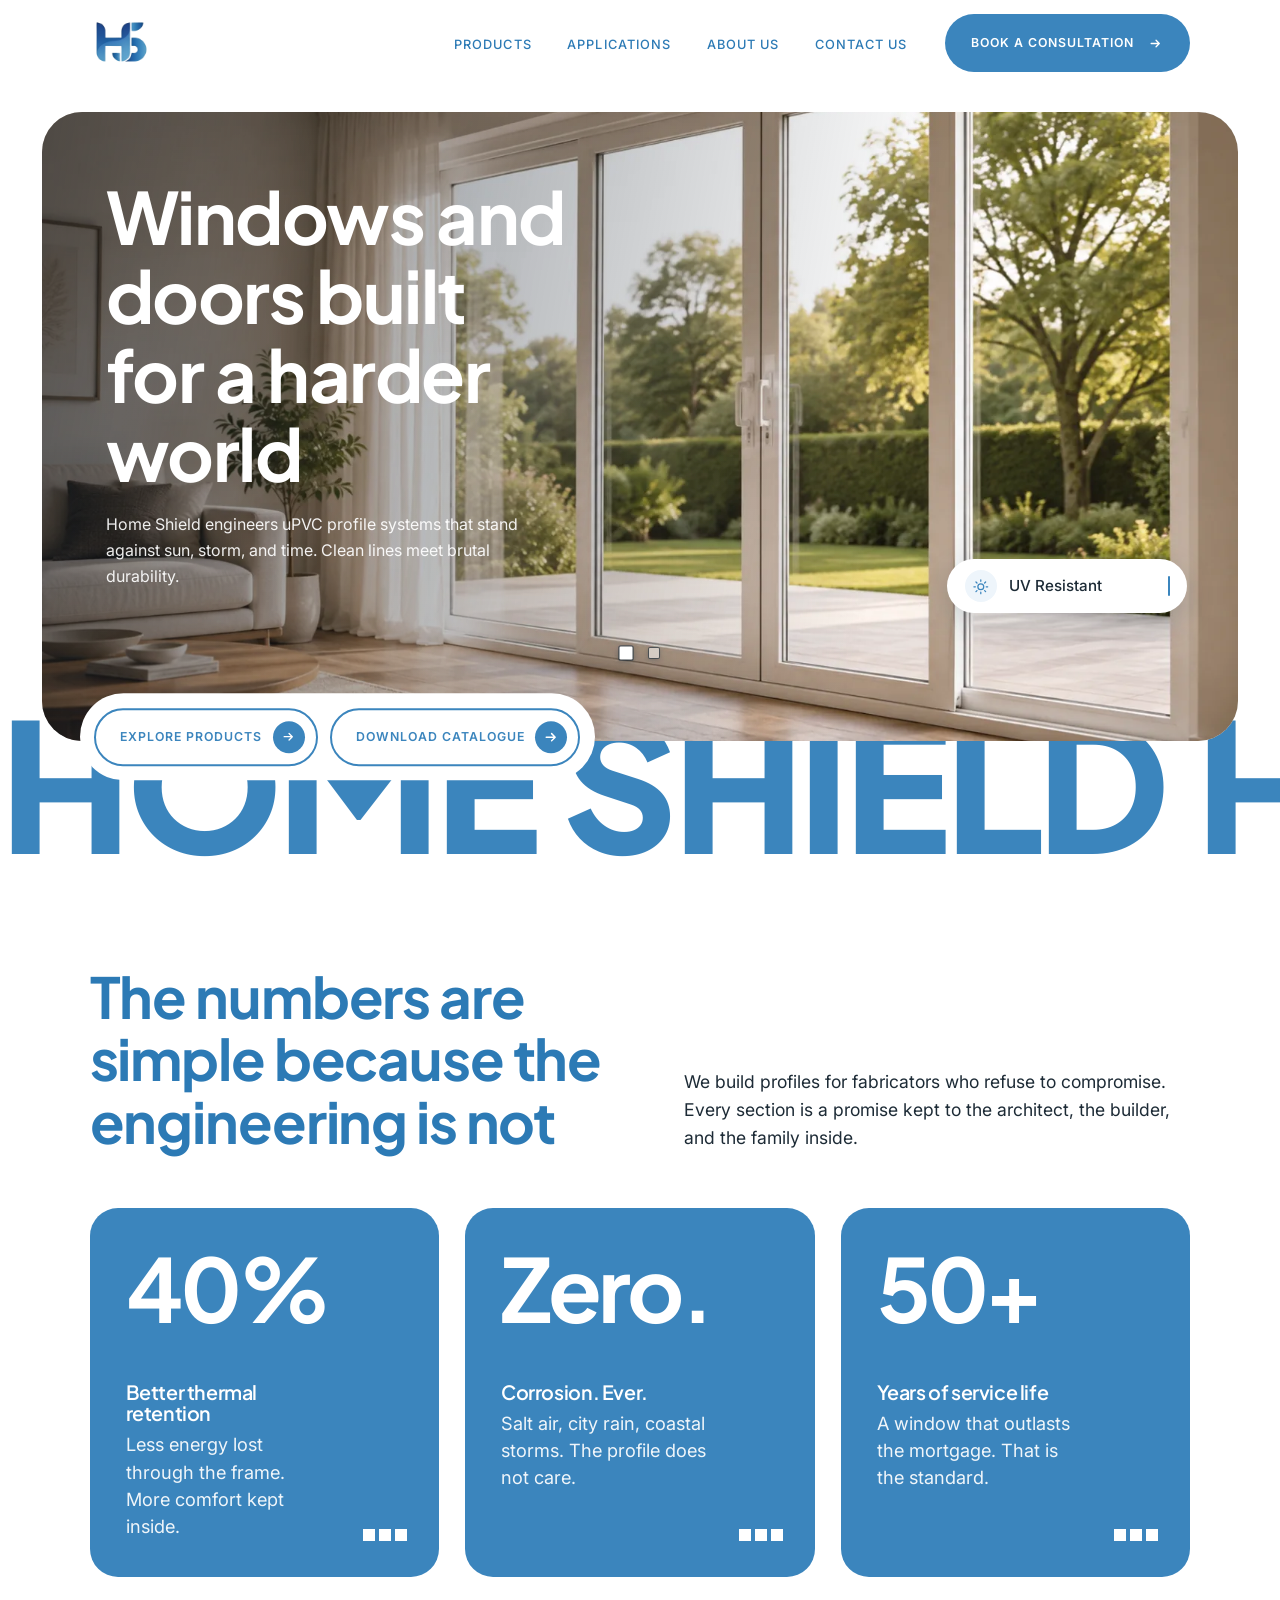
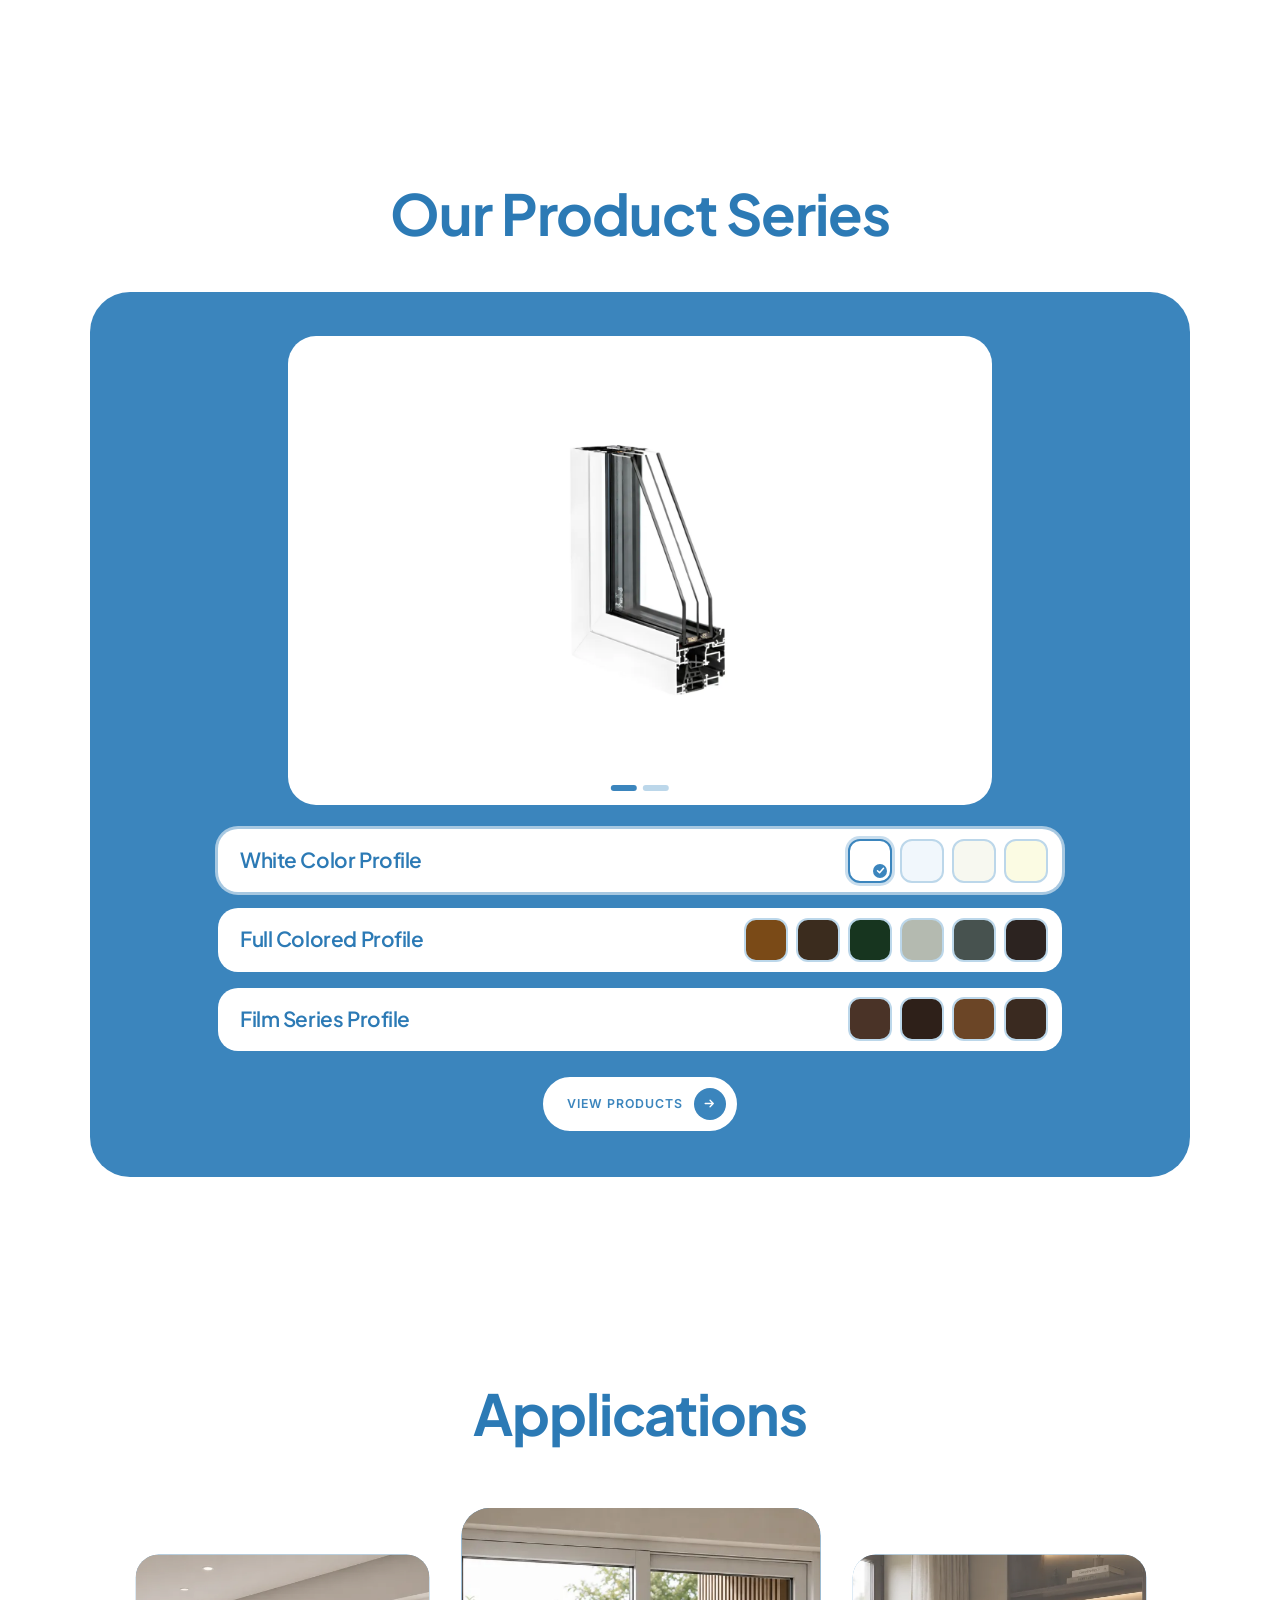
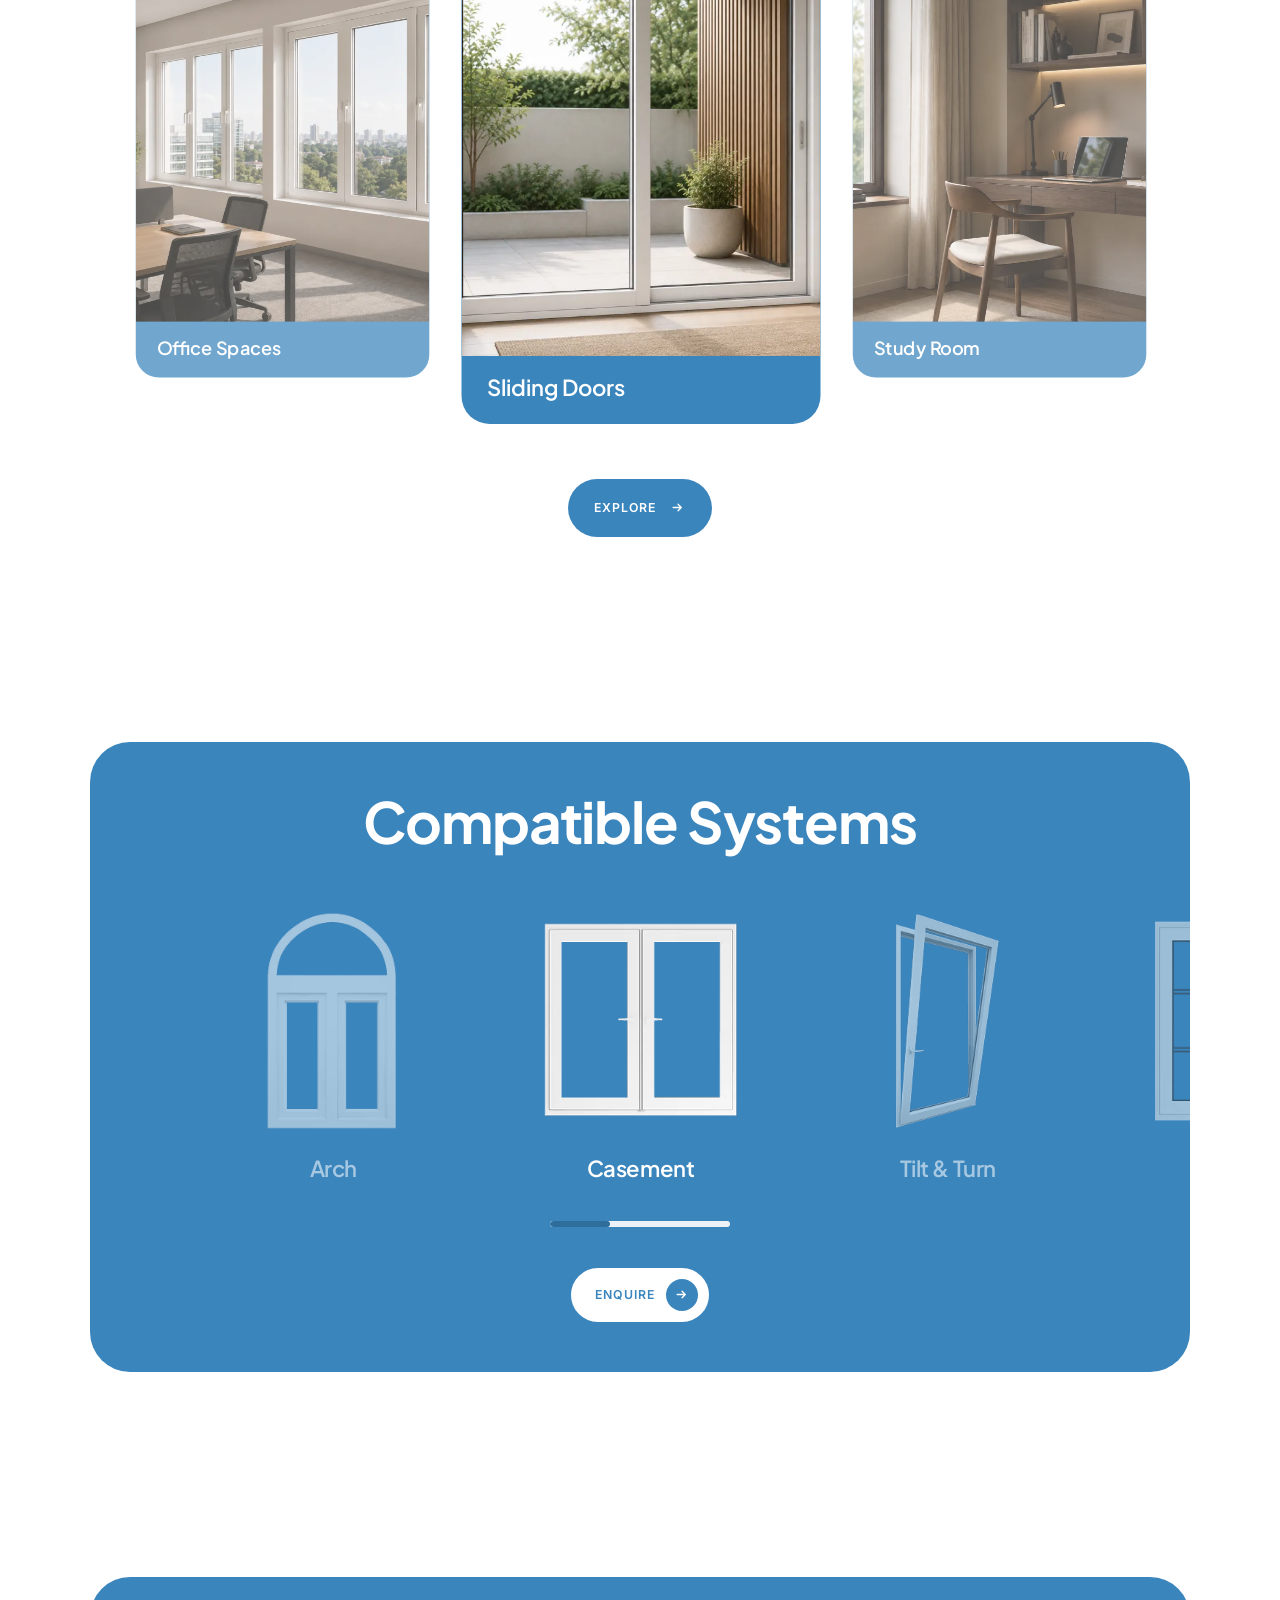
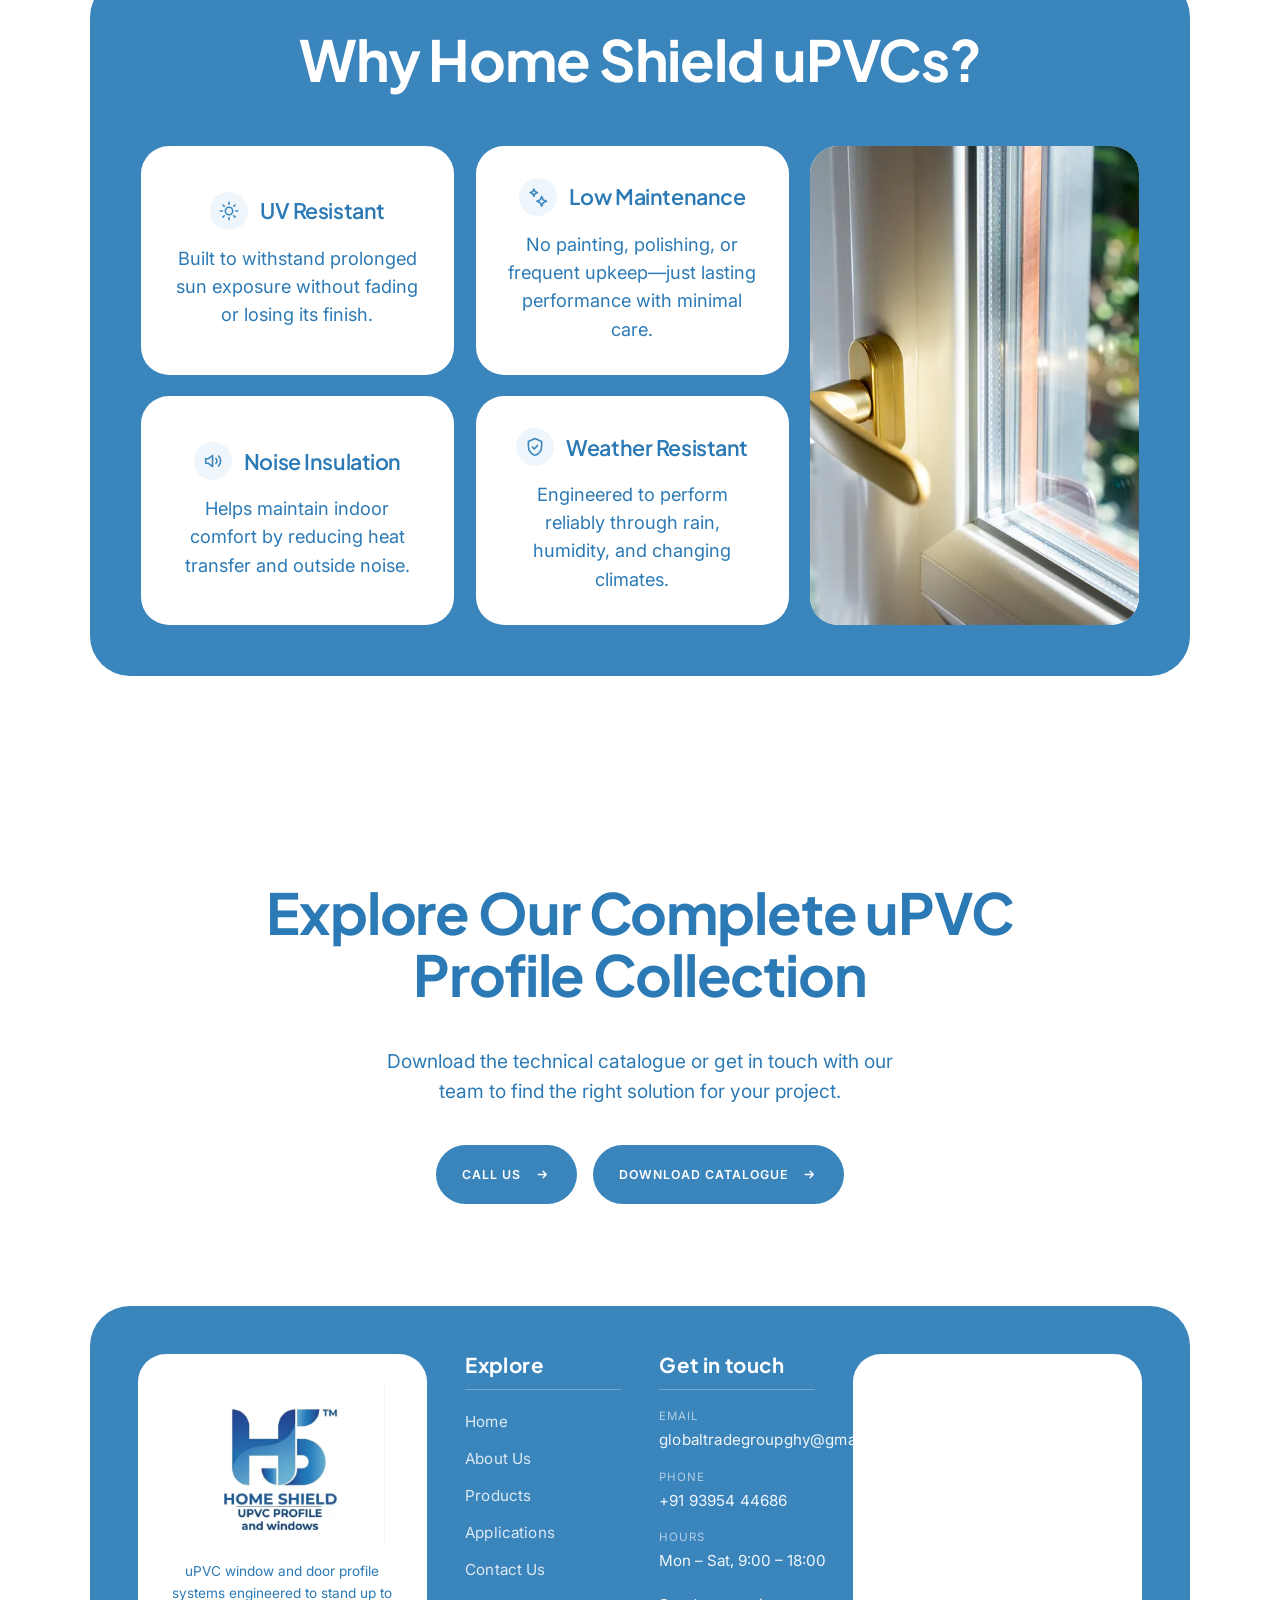
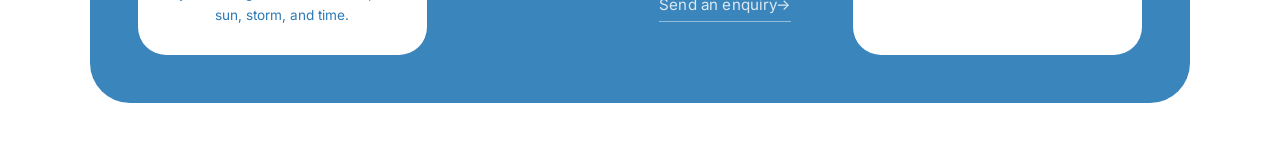
==== commit 4296f0e0: "Set the business email across the site and the backend globaltradegroupghy@gmail.com replaces the la" ====
--- a/index.html
+++ b/index.html
@@ -37,7 +37,7 @@
       href="https://fonts.googleapis.com/css2?family=Inter:wght@400;500;600&family=Plus+Jakarta+Sans:wght@600;700;800&display=swap">
 <noscript><link rel="stylesheet"
       href="https://fonts.googleapis.com/css2?family=Inter:wght@400;500;600&family=Plus+Jakarta+Sans:wght@600;700;800&display=swap"></noscript>
-<link rel="stylesheet" href="css/styles.css?v=60">
+<link rel="stylesheet" href="css/styles.css?v=61">
 <script type="application/ld+json">
 {
   "@context": "https://schema.org",
@@ -50,6 +50,7 @@
       "logo": { "@type": "ImageObject", "url": "https://thehomeshield.in/assets/apple-touch-icon.png", "width": 180, "height": 180 },
       "description": "Manufacturer of uPVC window and door profile systems engineered to stand up to sun, storm and time.",
       "telephone": "+91-93954-44686",
+      "email": "globaltradegroupghy@gmail.com",
       "address": { "@type": "PostalAddress", "streetAddress": "H. No. 7, Hill View Road, Jyotikuchi, Lal Ganesh", "addressLocality": "Guwahati", "addressRegion": "Assam", "postalCode": "781034", "addressCountry": "IN" },
       "areaServed": "IN"
     },
@@ -371,7 +372,7 @@
         <dl class="footer-contact__list">
           <div>
             <dt>Email</dt>
-            <dd data-pending-asset="email">Address to follow</dd>
+            <dd><a href="mailto:globaltradegroupghy@gmail.com">globaltradegroupghy@gmail.com</a></dd>
           </div>
           <div>
             <dt>Phone</dt>
--- a/css/styles.css
+++ b/css/styles.css
@@ -1973,6 +1973,22 @@
   font-weight: 600;
 }
 
+/* Phone and email here are links. A faint rule marks them as tappable without
+   the shout of a default underline; it firms up on hover. */
+.contact-list__detail a {
+  color: inherit;
+  text-decoration: none;
+  border-bottom: 1px solid rgba(255, 255, 255, 0.35);
+  transition: border-color 200ms var(--ease);
+}
+
+.contact-list__detail a:hover { border-bottom-color: var(--white); }
+
+.contact-list__detail a:focus-visible {
+  outline: 2px solid var(--white);
+  outline-offset: 3px;
+}
+
 .contact-details__subtitle { margin-top: clamp(1.5rem, 3vw, 2.25rem); }
 
 .contact-social {
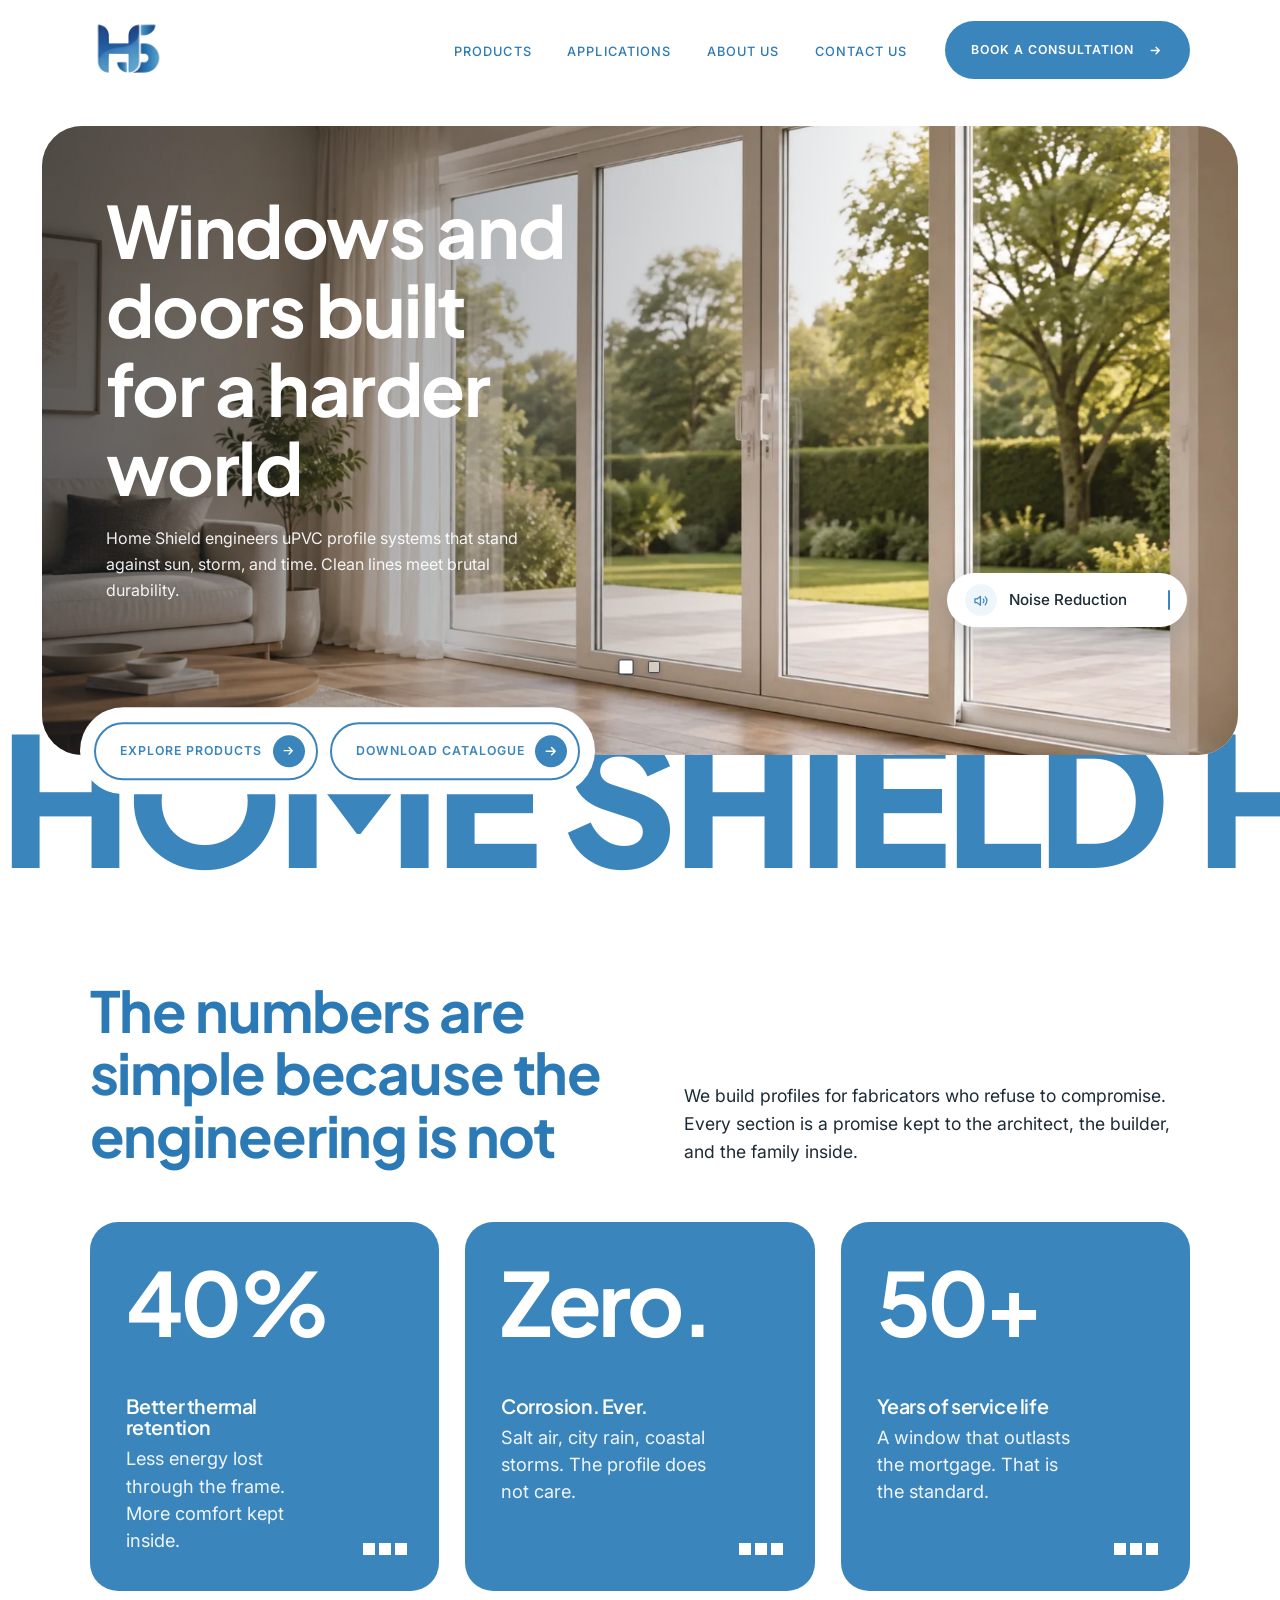
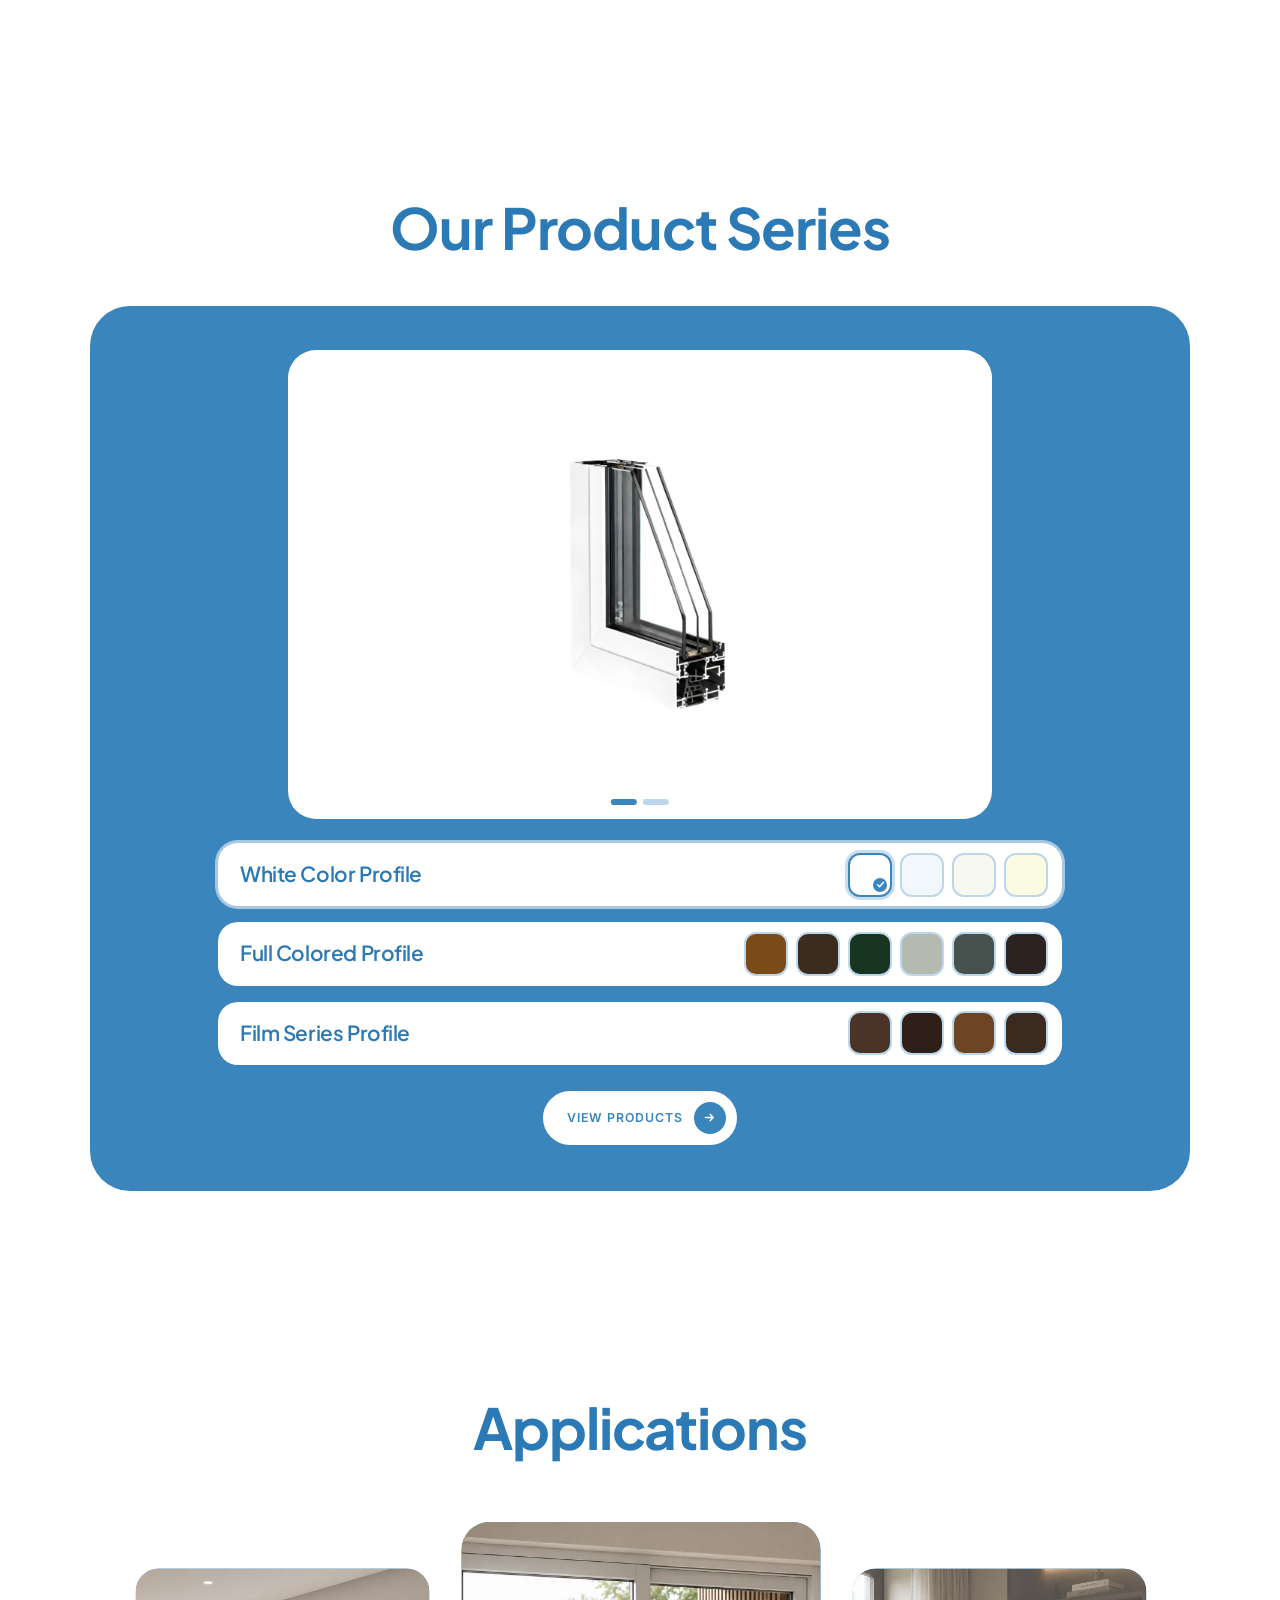
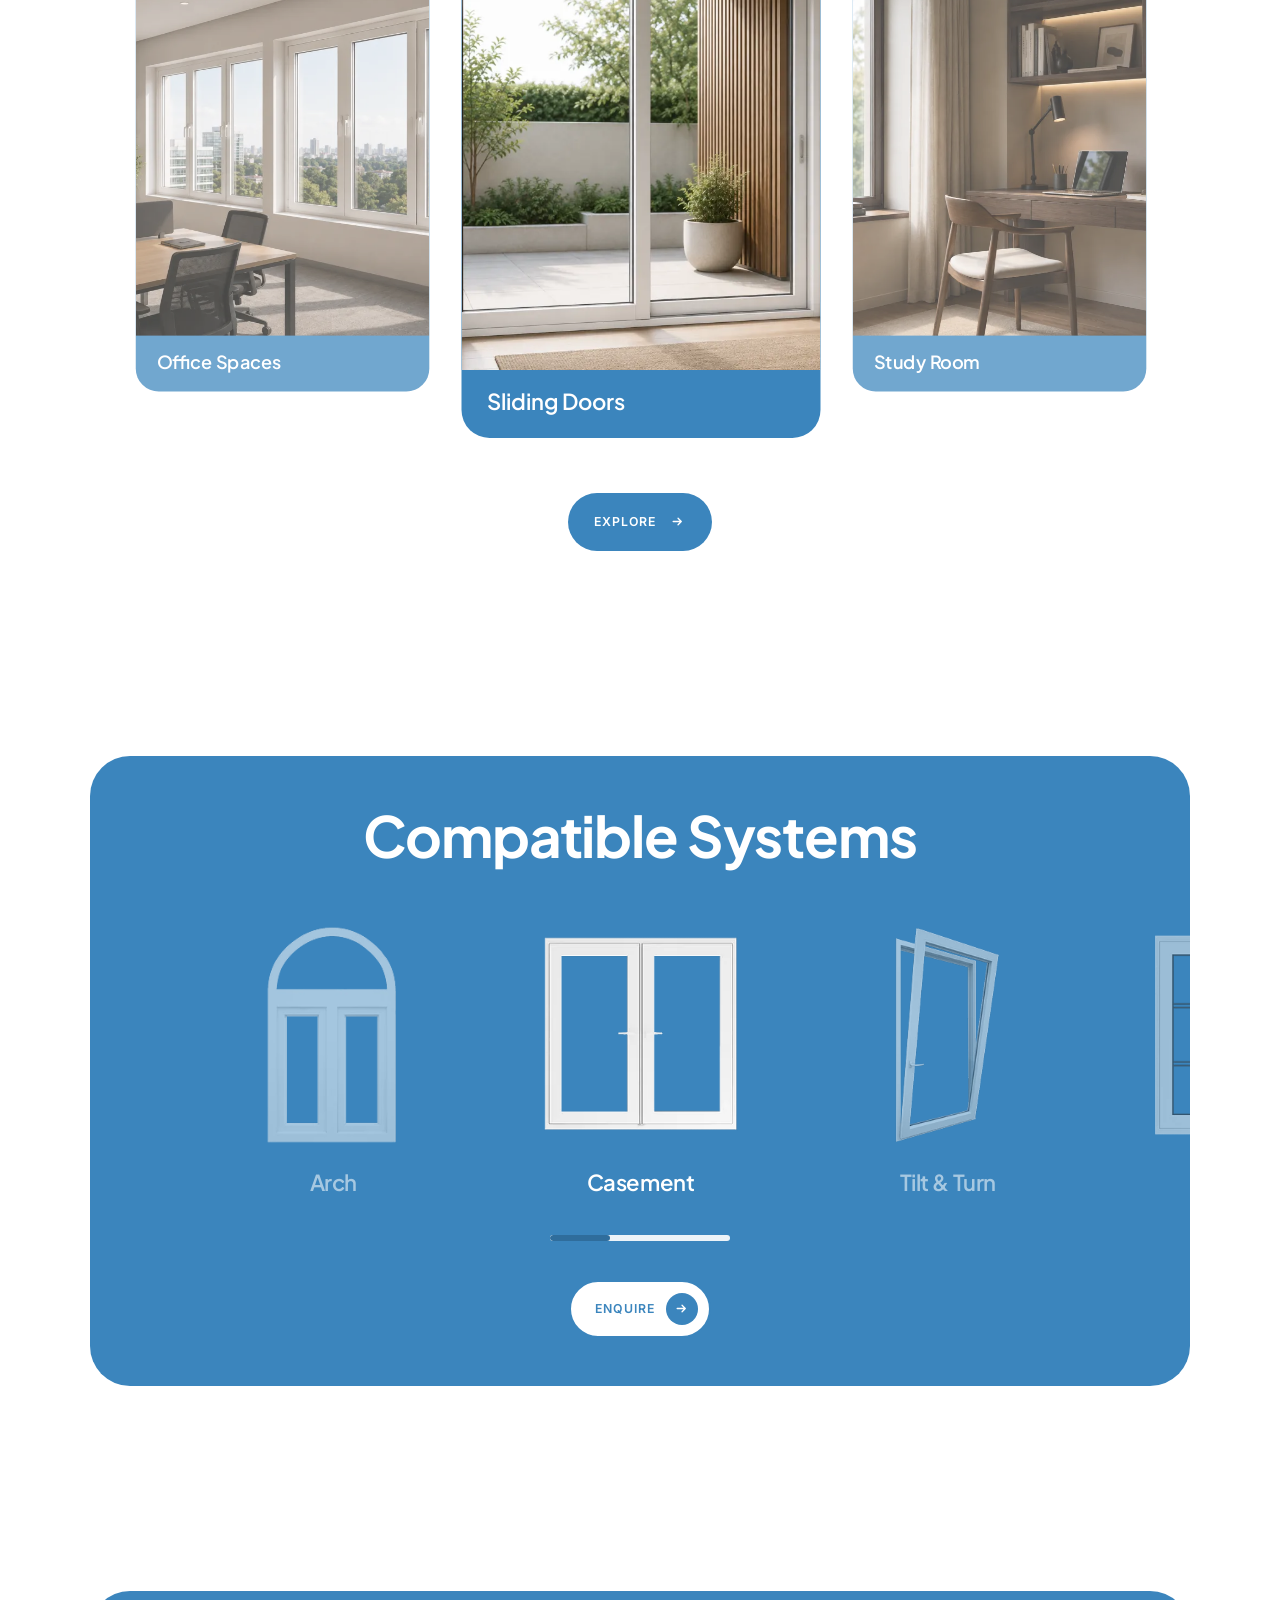
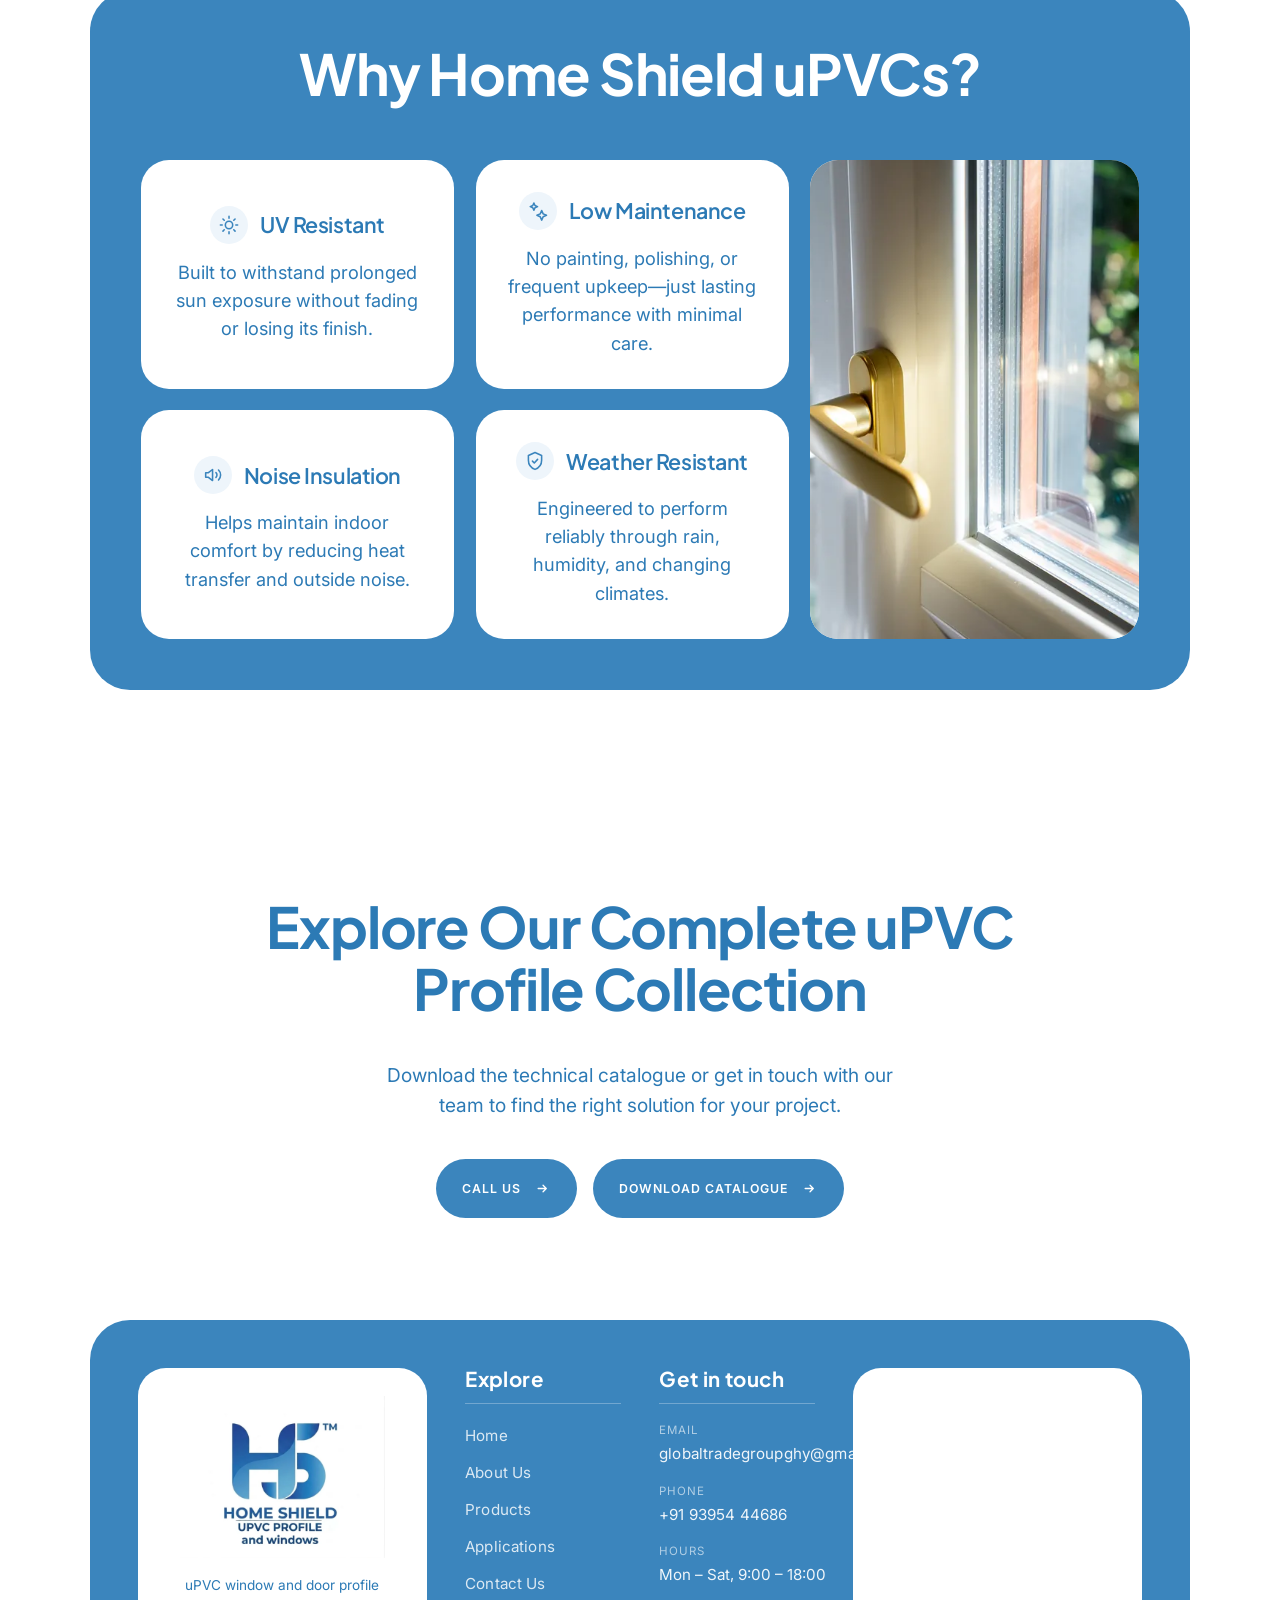
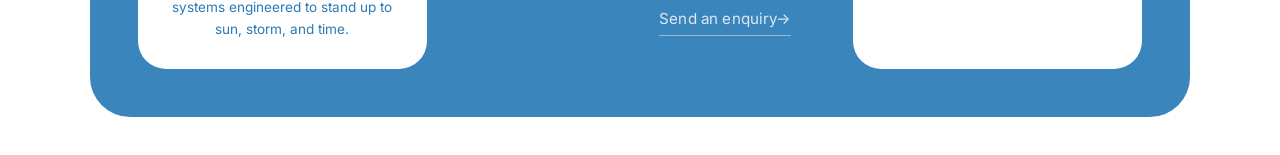
==== commit ea504080: "Increase the nav logo size 46-62px becomes 56-76px across the range — roughly 20% larger. It still c" ====
--- a/index.html
+++ b/index.html
@@ -37,7 +37,7 @@
       href="https://fonts.googleapis.com/css2?family=Inter:wght@400;500;600&family=Plus+Jakarta+Sans:wght@600;700;800&display=swap">
 <noscript><link rel="stylesheet"
       href="https://fonts.googleapis.com/css2?family=Inter:wght@400;500;600&family=Plus+Jakarta+Sans:wght@600;700;800&display=swap"></noscript>
-<link rel="stylesheet" href="css/styles.css?v=61">
+<link rel="stylesheet" href="css/styles.css?v=62">
 <script type="application/ld+json">
 {
   "@context": "https://schema.org",
--- a/css/styles.css
+++ b/css/styles.css
@@ -258,7 +258,7 @@
 }
 
 .site-logo { display: inline-flex; flex: none; }
-.site-logo img { width: clamp(46px, 5vw, 62px); height: auto; }
+.site-logo img { width: clamp(56px, 6vw, 76px); height: auto; }
 
 .site-nav { display: flex; align-items: center; gap: clamp(1.2rem, 3vw, 2.6rem); }
 
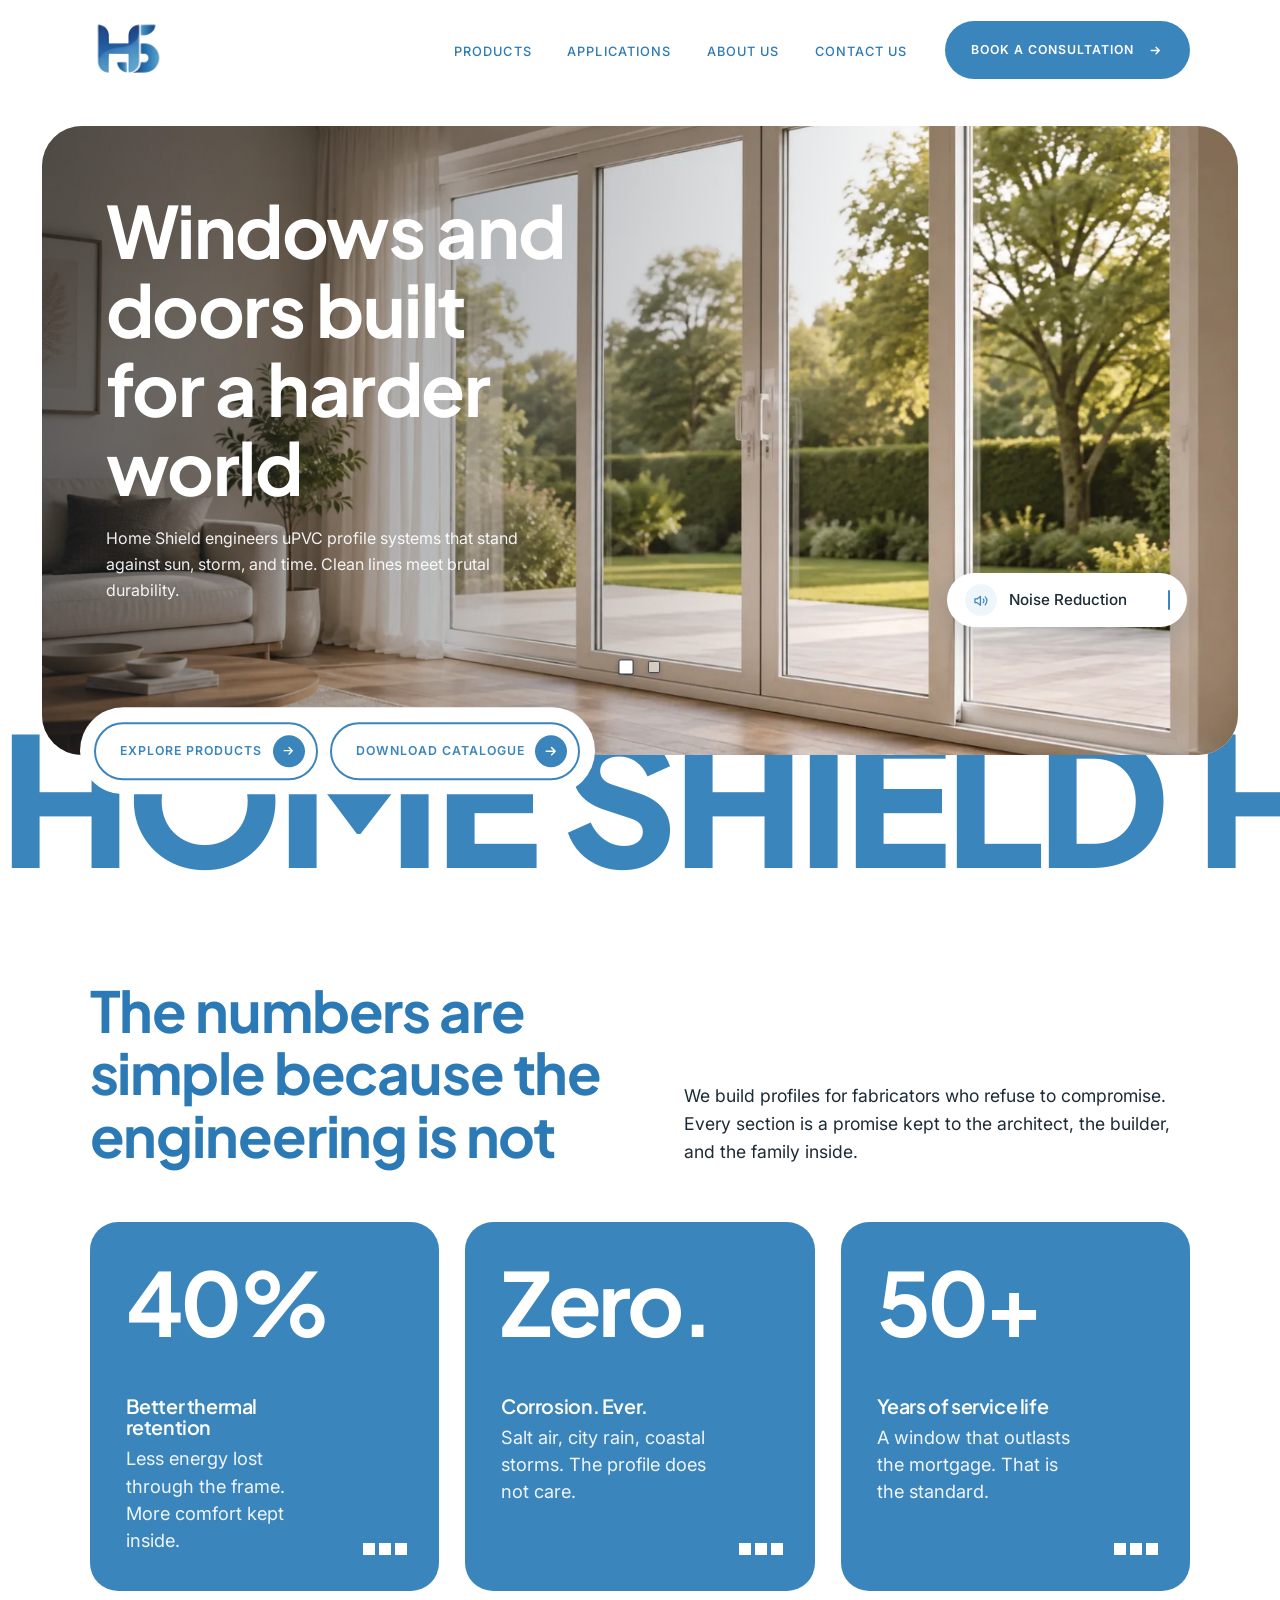
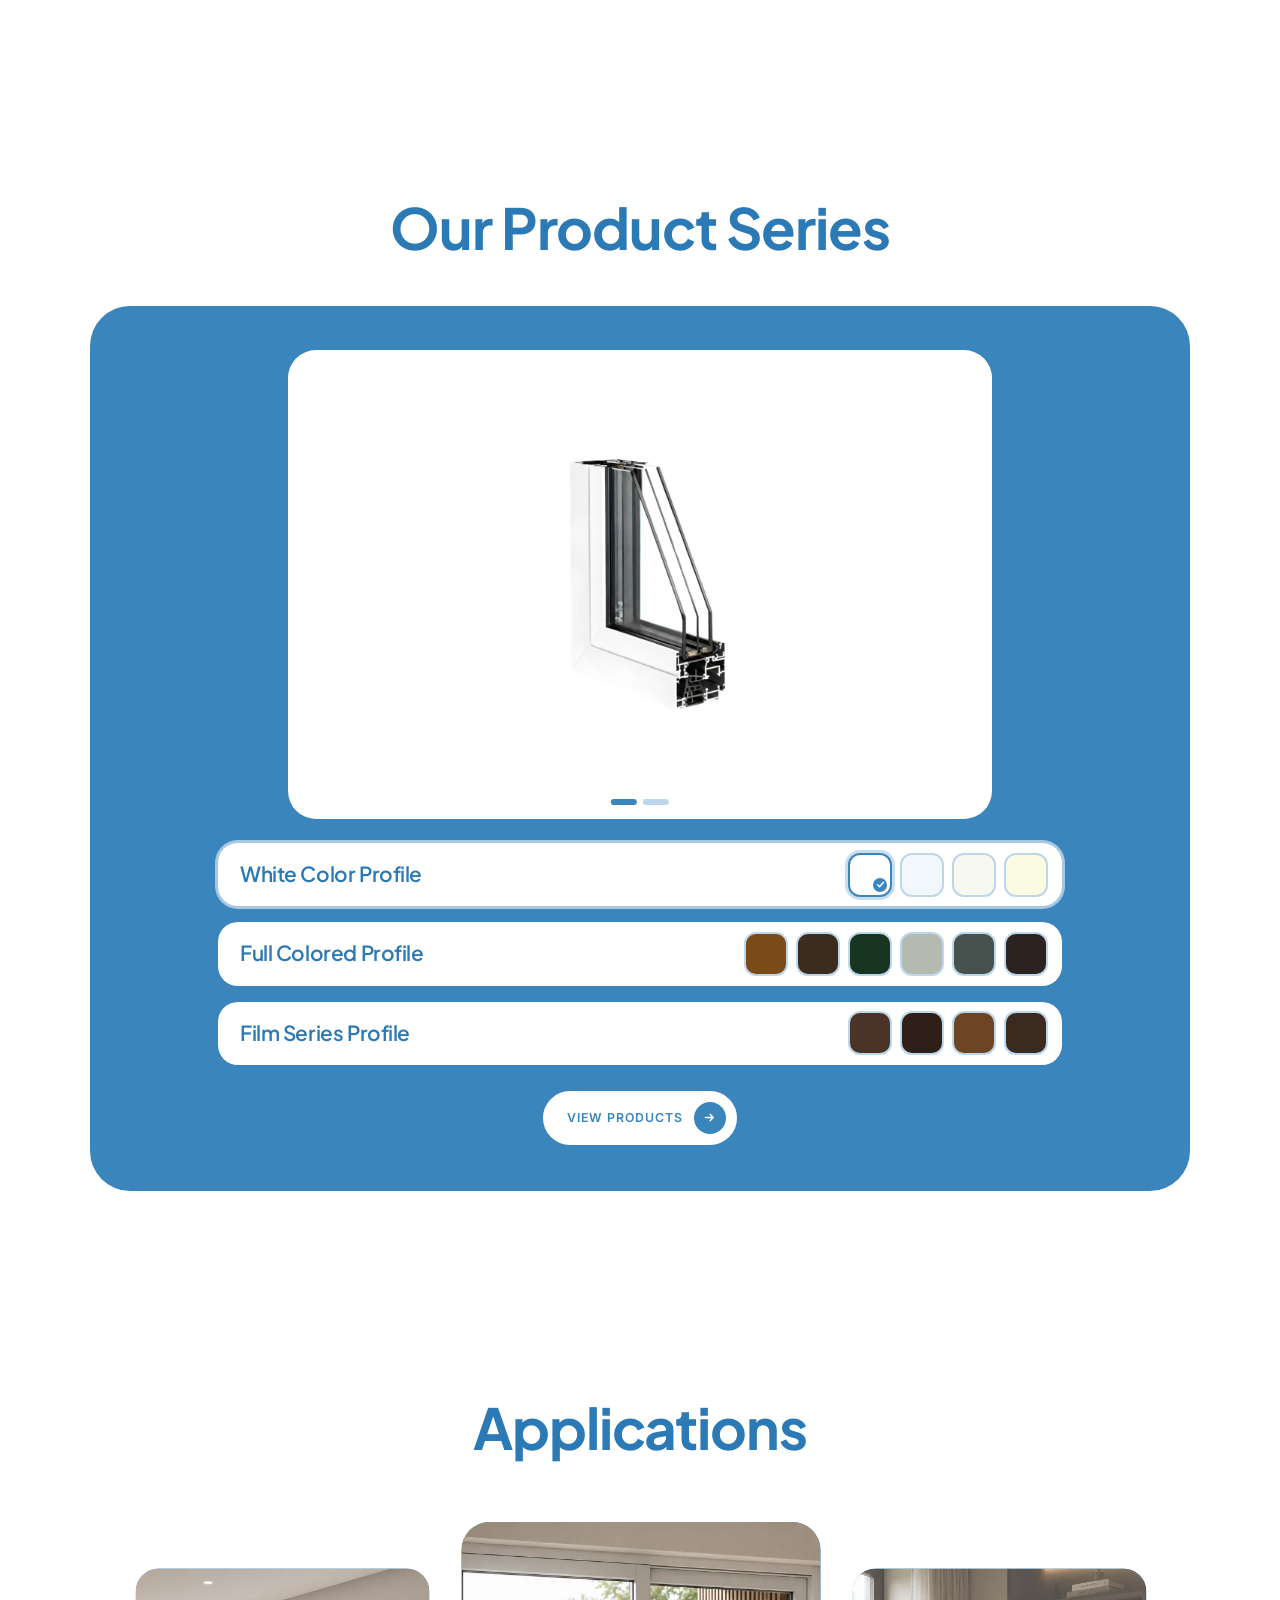
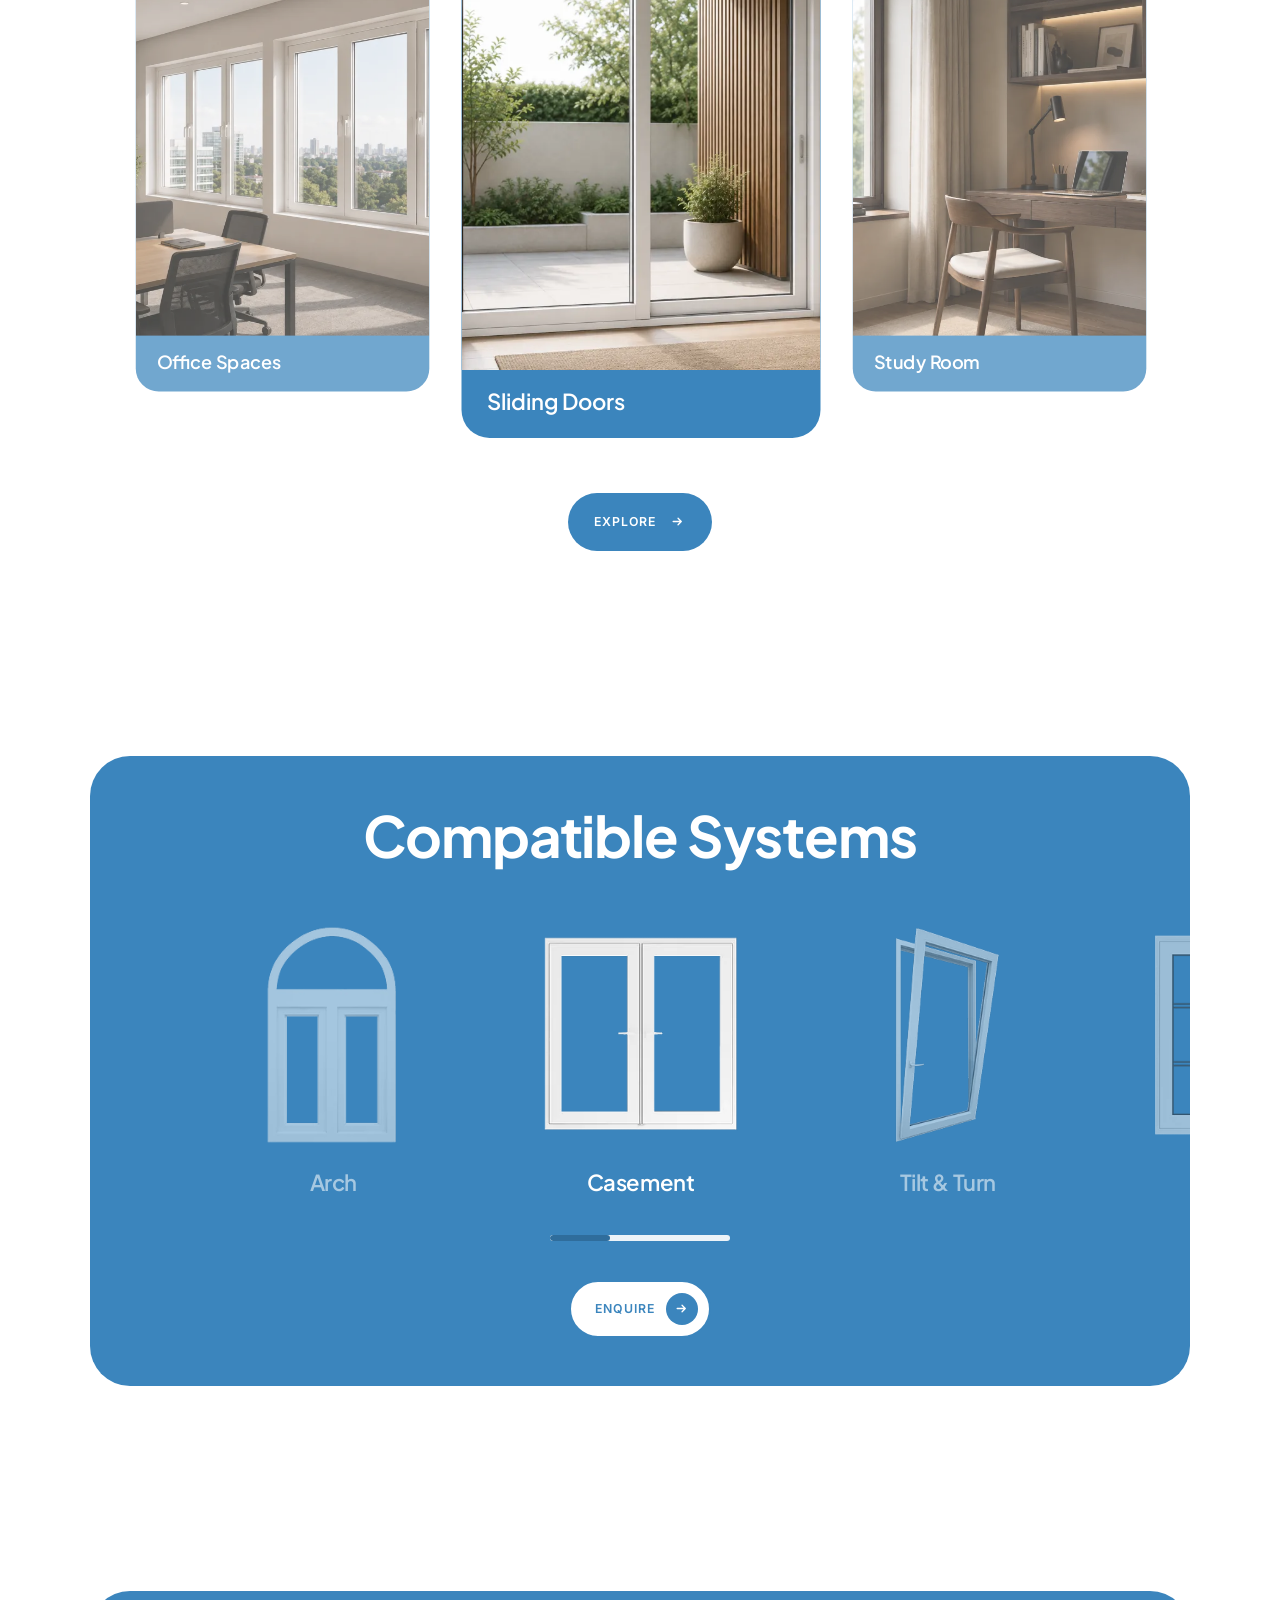
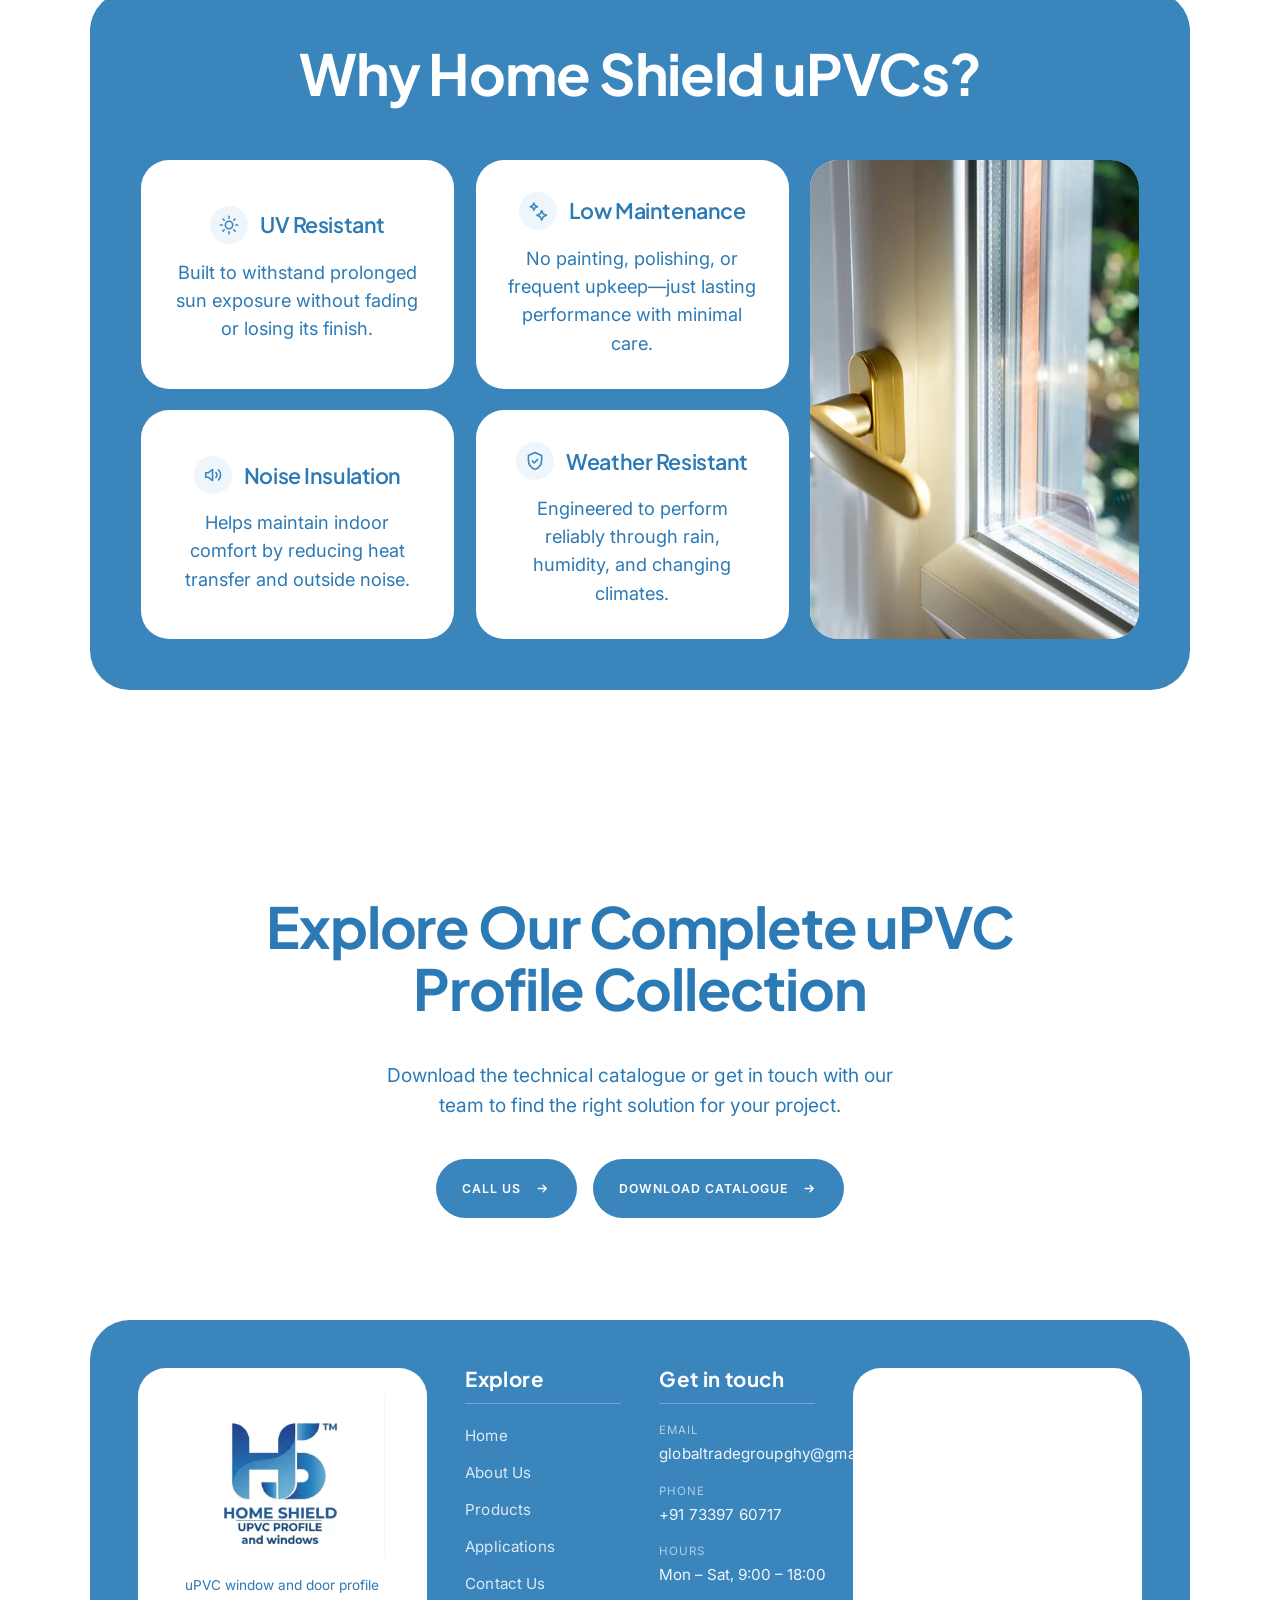
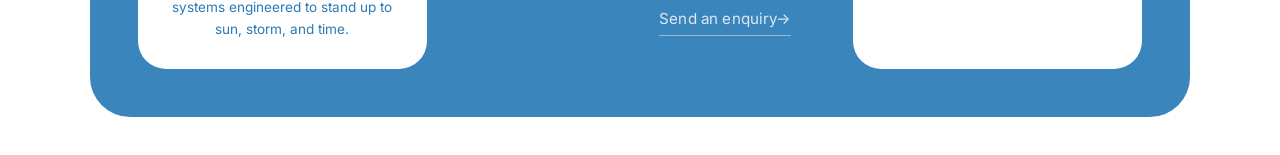
==== commit 4cd49629: "Change the phone number to +91 73397 60717 Replaces +91 93954 44686 everywhere it appeared: the tele" ====
--- a/index.html
+++ b/index.html
@@ -37,7 +37,7 @@
       href="https://fonts.googleapis.com/css2?family=Inter:wght@400;500;600&family=Plus+Jakarta+Sans:wght@600;700;800&display=swap">
 <noscript><link rel="stylesheet"
       href="https://fonts.googleapis.com/css2?family=Inter:wght@400;500;600&family=Plus+Jakarta+Sans:wght@600;700;800&display=swap"></noscript>
-<link rel="stylesheet" href="css/styles.css?v=62">
+<link rel="stylesheet" href="css/styles.css?v=64">
 <script type="application/ld+json">
 {
   "@context": "https://schema.org",
@@ -49,7 +49,7 @@
       "url": "https://thehomeshield.in/",
       "logo": { "@type": "ImageObject", "url": "https://thehomeshield.in/assets/apple-touch-icon.png", "width": 180, "height": 180 },
       "description": "Manufacturer of uPVC window and door profile systems engineered to stand up to sun, storm and time.",
-      "telephone": "+91-93954-44686",
+      "telephone": "+91-73397-60717",
       "email": "globaltradegroupghy@gmail.com",
       "address": { "@type": "PostalAddress", "streetAddress": "H. No. 7, Hill View Road, Jyotikuchi, Lal Ganesh", "addressLocality": "Guwahati", "addressRegion": "Assam", "postalCode": "781034", "addressCountry": "IN" },
       "areaServed": "IN"
@@ -336,7 +336,7 @@
       <h2 class="cta__title" id="cta-title">Explore Our Complete uPVC Profile Collection</h2>
       <p class="cta__text">Download the technical catalogue or get in touch with our team to find the right solution for your project.</p>
       <div class="section__actions cta__actions">
-        <a class="btn btn--solid" href="tel:+919395444686">Call Us<span class="btn__arrow" aria-hidden="true"></span></a>
+        <a class="btn btn--solid" href="tel:+917339760717">Call Us<span class="btn__arrow" aria-hidden="true"></span></a>
         <button class="btn btn--solid" type="button" data-catalogue-open>Download Catalogue<span class="btn__arrow" aria-hidden="true"></span></button>
       </div>
     </div>
@@ -376,7 +376,7 @@
           </div>
           <div>
             <dt>Phone</dt>
-            <dd><a href="tel:+919395444686">+91 93954 44686</a></dd>
+            <dd><a href="tel:+917339760717">+91 73397 60717</a></dd>
           </div>
           <div>
             <dt>Hours</dt>
@@ -400,7 +400,7 @@
 </footer>
 
 <script src="js/data.js?v=52" defer></script>
-<script src="js/ui.js?v=58" defer></script>
+<script src="js/ui.js?v=59" defer></script>
 <script src="js/home.js?v=57" defer></script>
 
 <!-- ===================== Consultation dialog ====================== -->
--- a/css/styles.css
+++ b/css/styles.css
@@ -683,23 +683,25 @@
     border-radius: var(--radius-lg);
   }
 
-  /* Half a phone width leaves no room for these labels on a single line: at
-     the old size they filled the button to within 3px. The label wraps over
-     two lines instead, which buys back enough room for readable type. */
+  /* One line each. Wrapping these over two lines left the label block and the
+     arrow disc fighting for vertical centre, which is what read as crooked —
+     so the type comes down and the arrow and padding tighten to make a single
+     line fit in half a phone width. */
   .hero__actions .btn {
     justify-content: space-between;
-    gap: 0.4rem;
+    gap: 0.3rem;
     width: 100%;
-    min-height: 3.25rem;
-    padding: 0.5rem 0.45rem 0.5rem 0.7rem;
+    min-height: 3rem;
+    padding: 0.5rem 0.35rem 0.5rem 0.55rem;
     border-radius: 999px;
-    font-size: 0.72rem;
+    font-size: 0.54rem;
     letter-spacing: 0.01em;
-    line-height: 1.25;
+    line-height: 1.2;
+    white-space: nowrap;
   }
 
-  .hero__actions .btn__arrow { width: 1.4rem; height: 1.4rem; }
-  .hero__actions .btn__arrow::before { width: 0.6rem; height: 0.6rem; }
+  .hero__actions .btn__arrow { width: 1.3rem; height: 1.3rem; }
+  .hero__actions .btn__arrow::before { width: 0.55rem; height: 0.55rem; }
 
   /* The plate hangs below the card again, so the wordmark keeps the negative
      margin that tucks it up behind the overhang. */
@@ -2181,6 +2183,47 @@
   width: fit-content;
 }
 
+/* Below this the plate cannot hold two buttons side by side: the labels are
+   already at their smallest readable size and still overflow. One per row
+   gives each the full width instead of shrinking the type further. */
+@media (max-width: 360px) {
+  .hero__actions {
+    grid-template-columns: 1fr;
+    gap: 0.4rem;
+  }
+
+  .hero__actions .btn {
+    font-size: 0.62rem;
+    padding: 0.55rem 0.55rem 0.55rem 1.1rem;
+  }
+
+  .hero__actions .btn__arrow { width: 1.35rem; height: 1.35rem; }
+}
+
+/* ---------------------- Buttons on small screens ------------------------ */
+
+/* Every button on a phone reads at one size, one height and one arrow. Left
+   to themselves the labels wrapped at different points — "Call Us" broke in
+   two while its neighbour did not — and the row came out ragged. */
+@media (max-width: 700px) {
+  .btn {
+    min-height: 3rem;
+    padding: 0.55rem 0.55rem 0.55rem 1.1rem;
+    font-size: 0.62rem;
+    letter-spacing: 0.05em;
+    white-space: nowrap;
+  }
+
+  .btn--solid { padding-right: 1rem; }
+
+  .btn__arrow { width: 1.35rem; height: 1.35rem; }
+  .btn__arrow::before { width: 0.58rem; height: 0.58rem; }
+
+  /* Two long labels rarely sit side by side on a phone; let the row stack
+     rather than squeeze them. */
+  .section__actions { flex-wrap: wrap; gap: 0.75rem; }
+}
+
 /* --------------------------- Reduced motion ----------------------------- */
 
 @media (prefers-reduced-motion: reduce) {
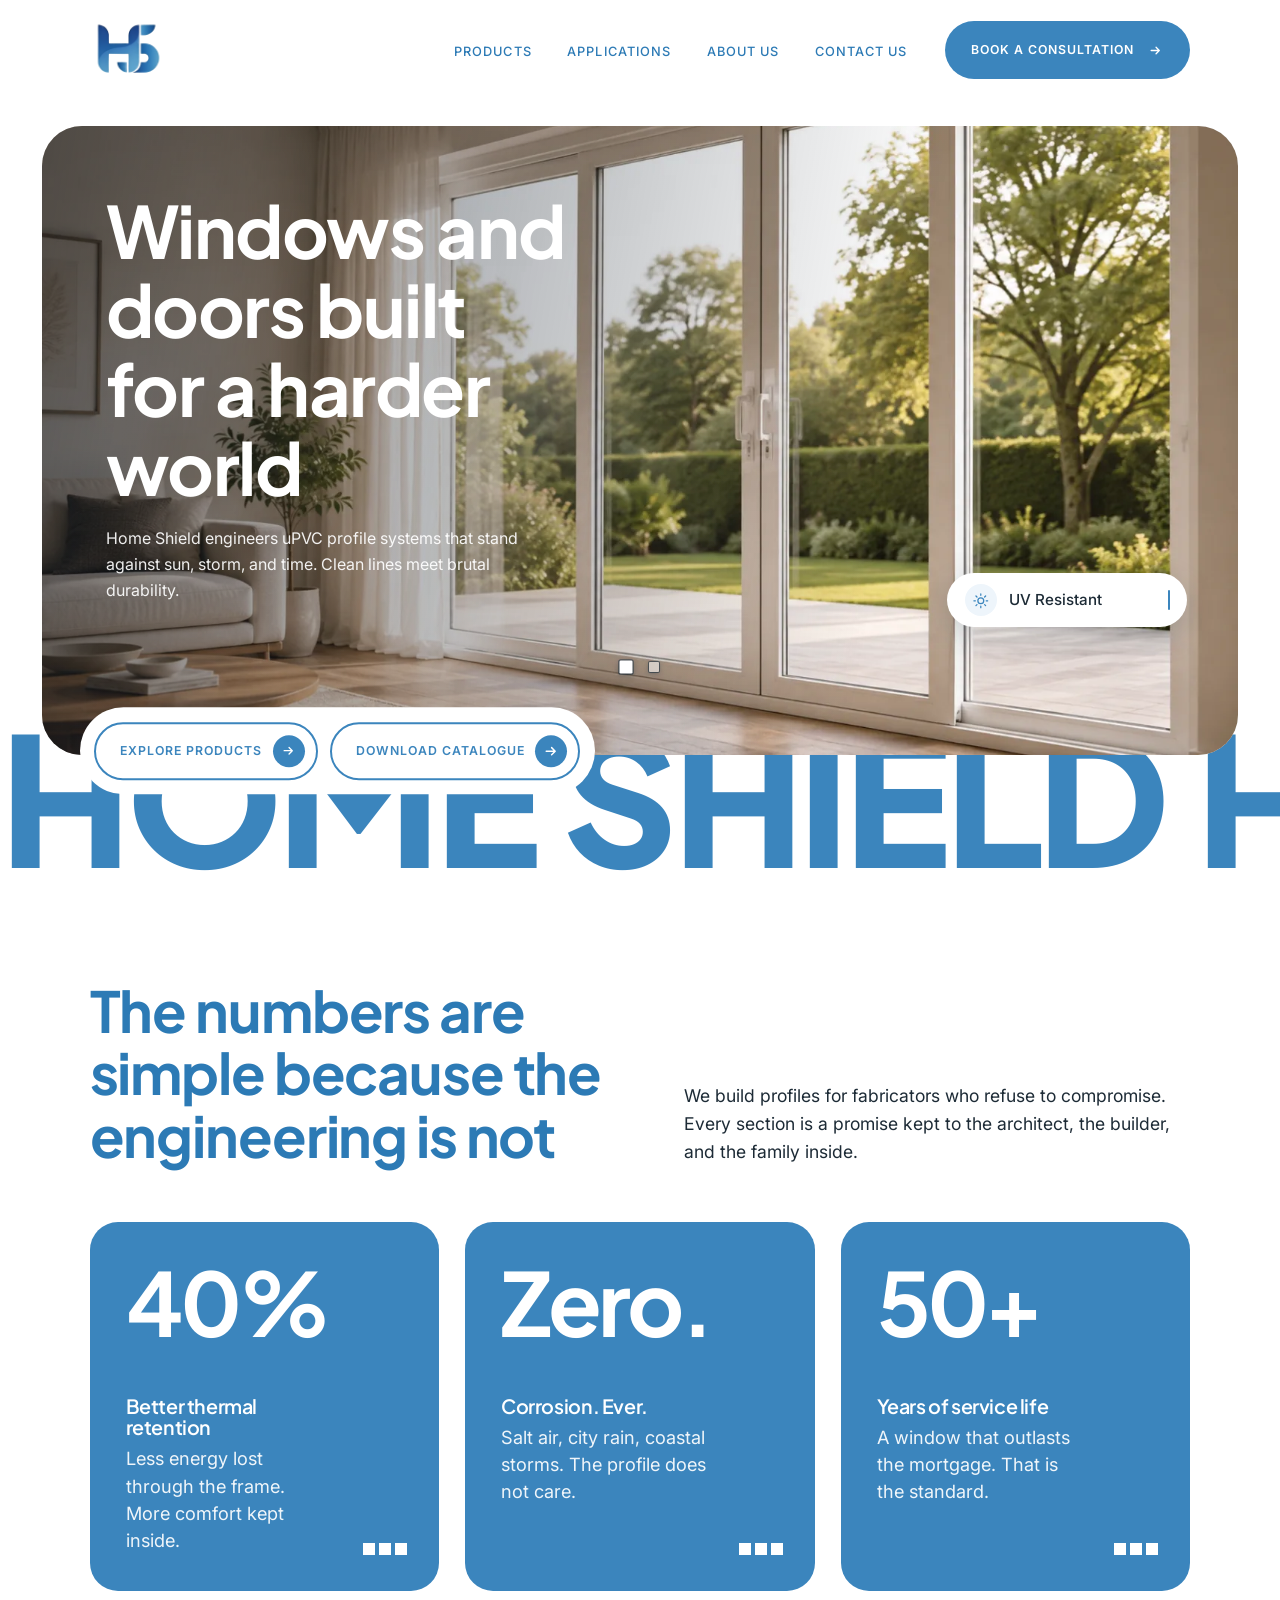
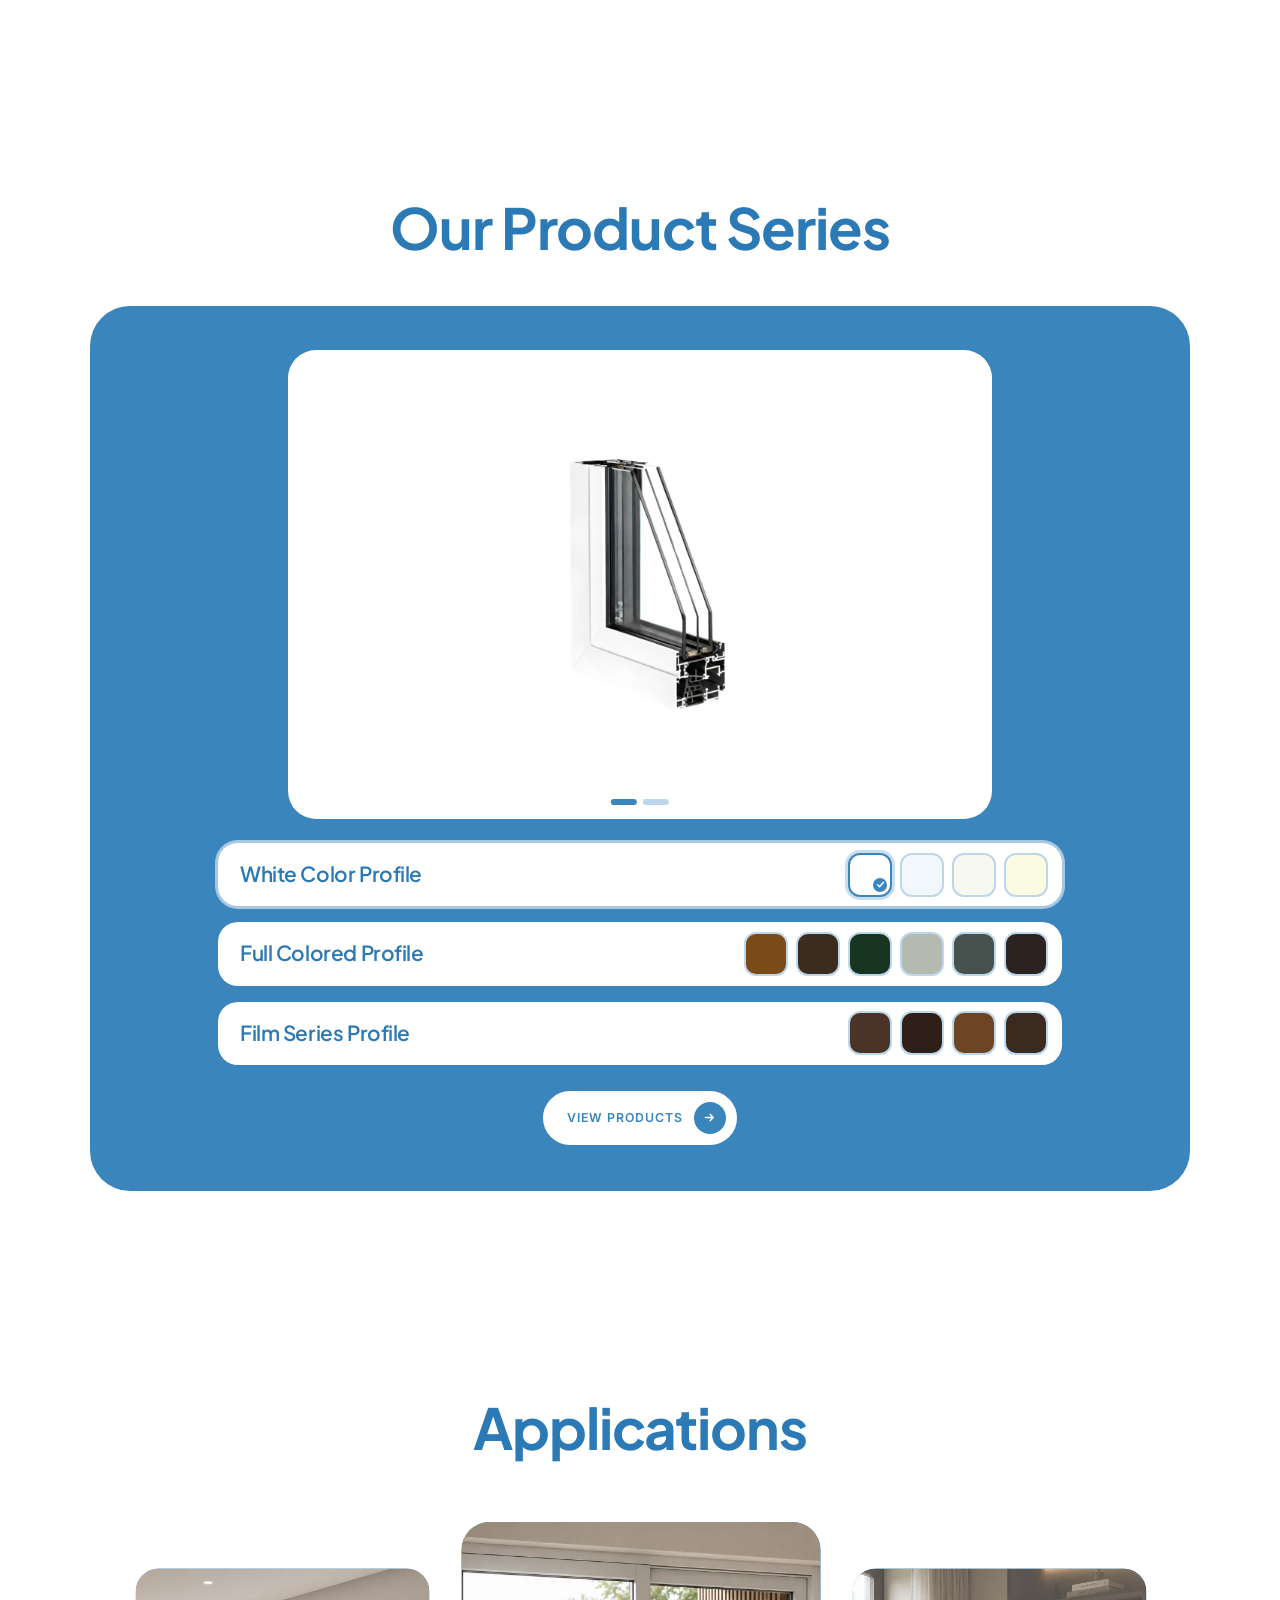
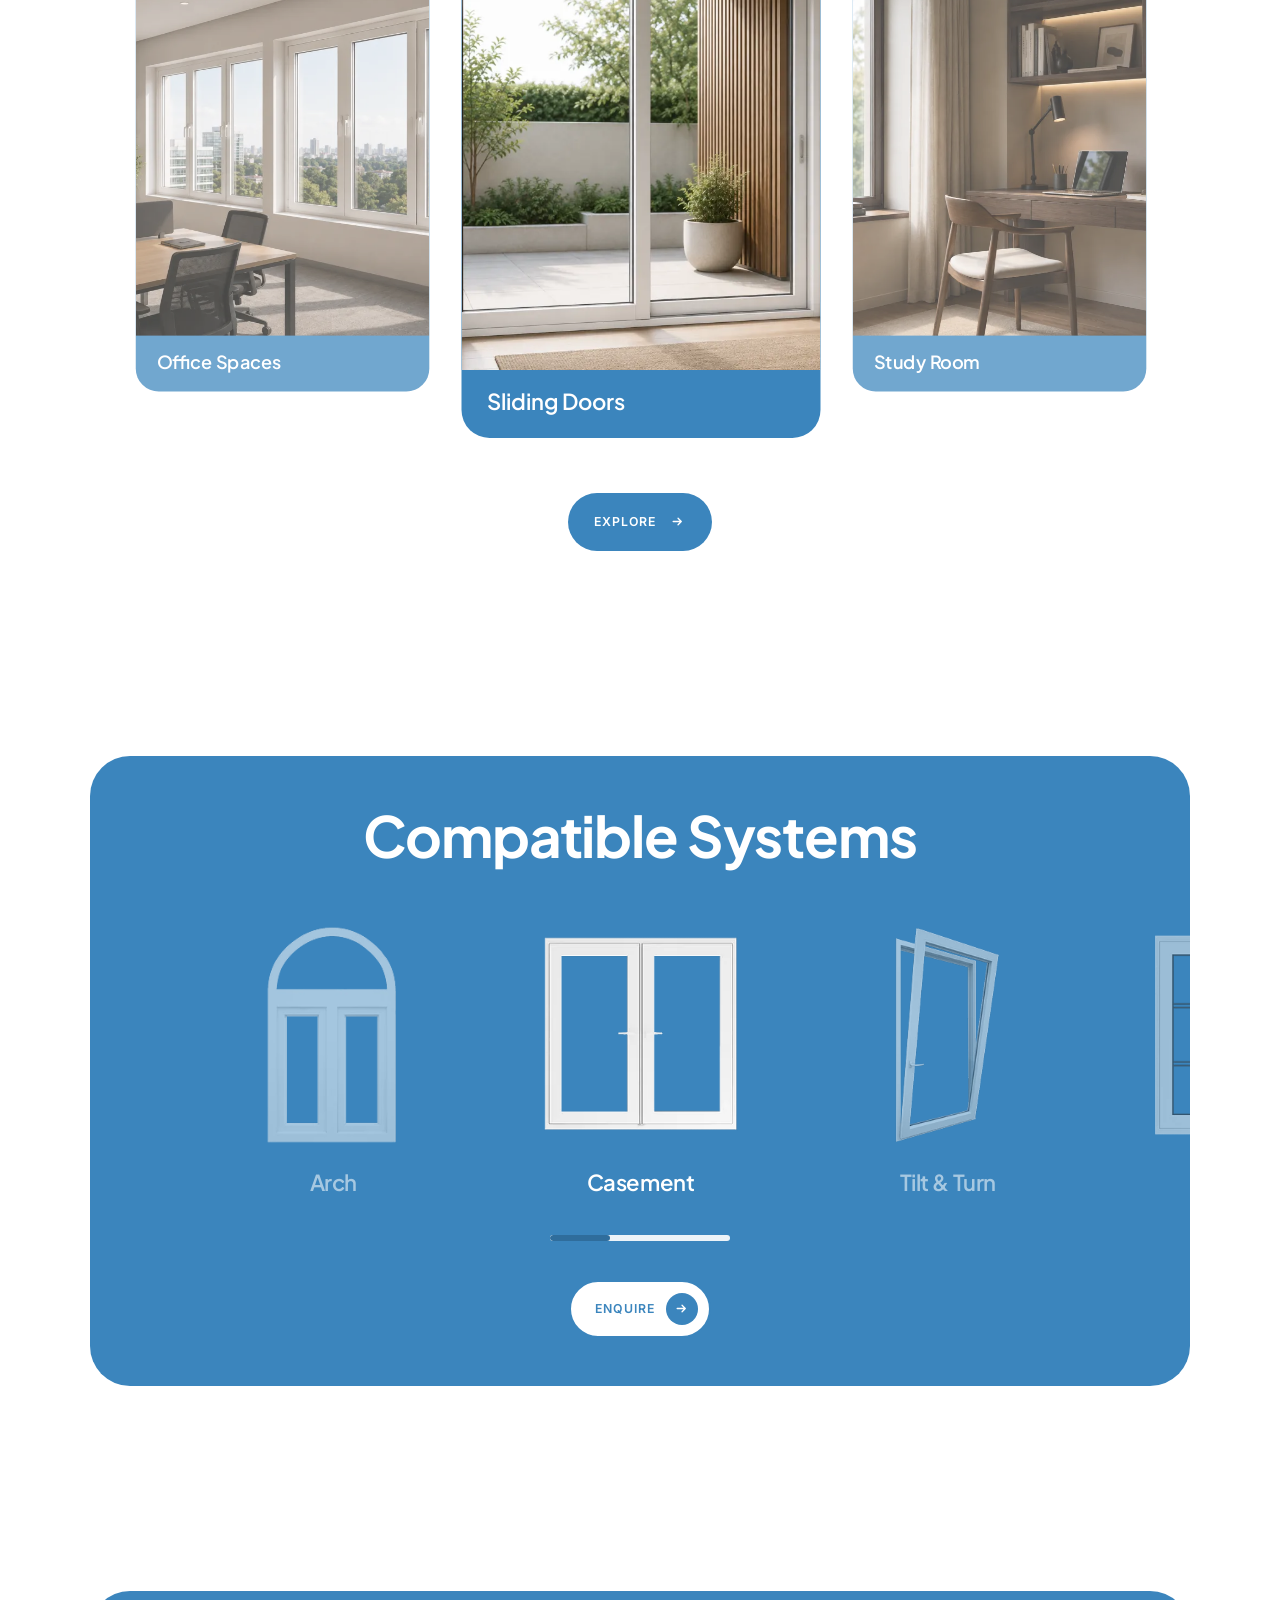
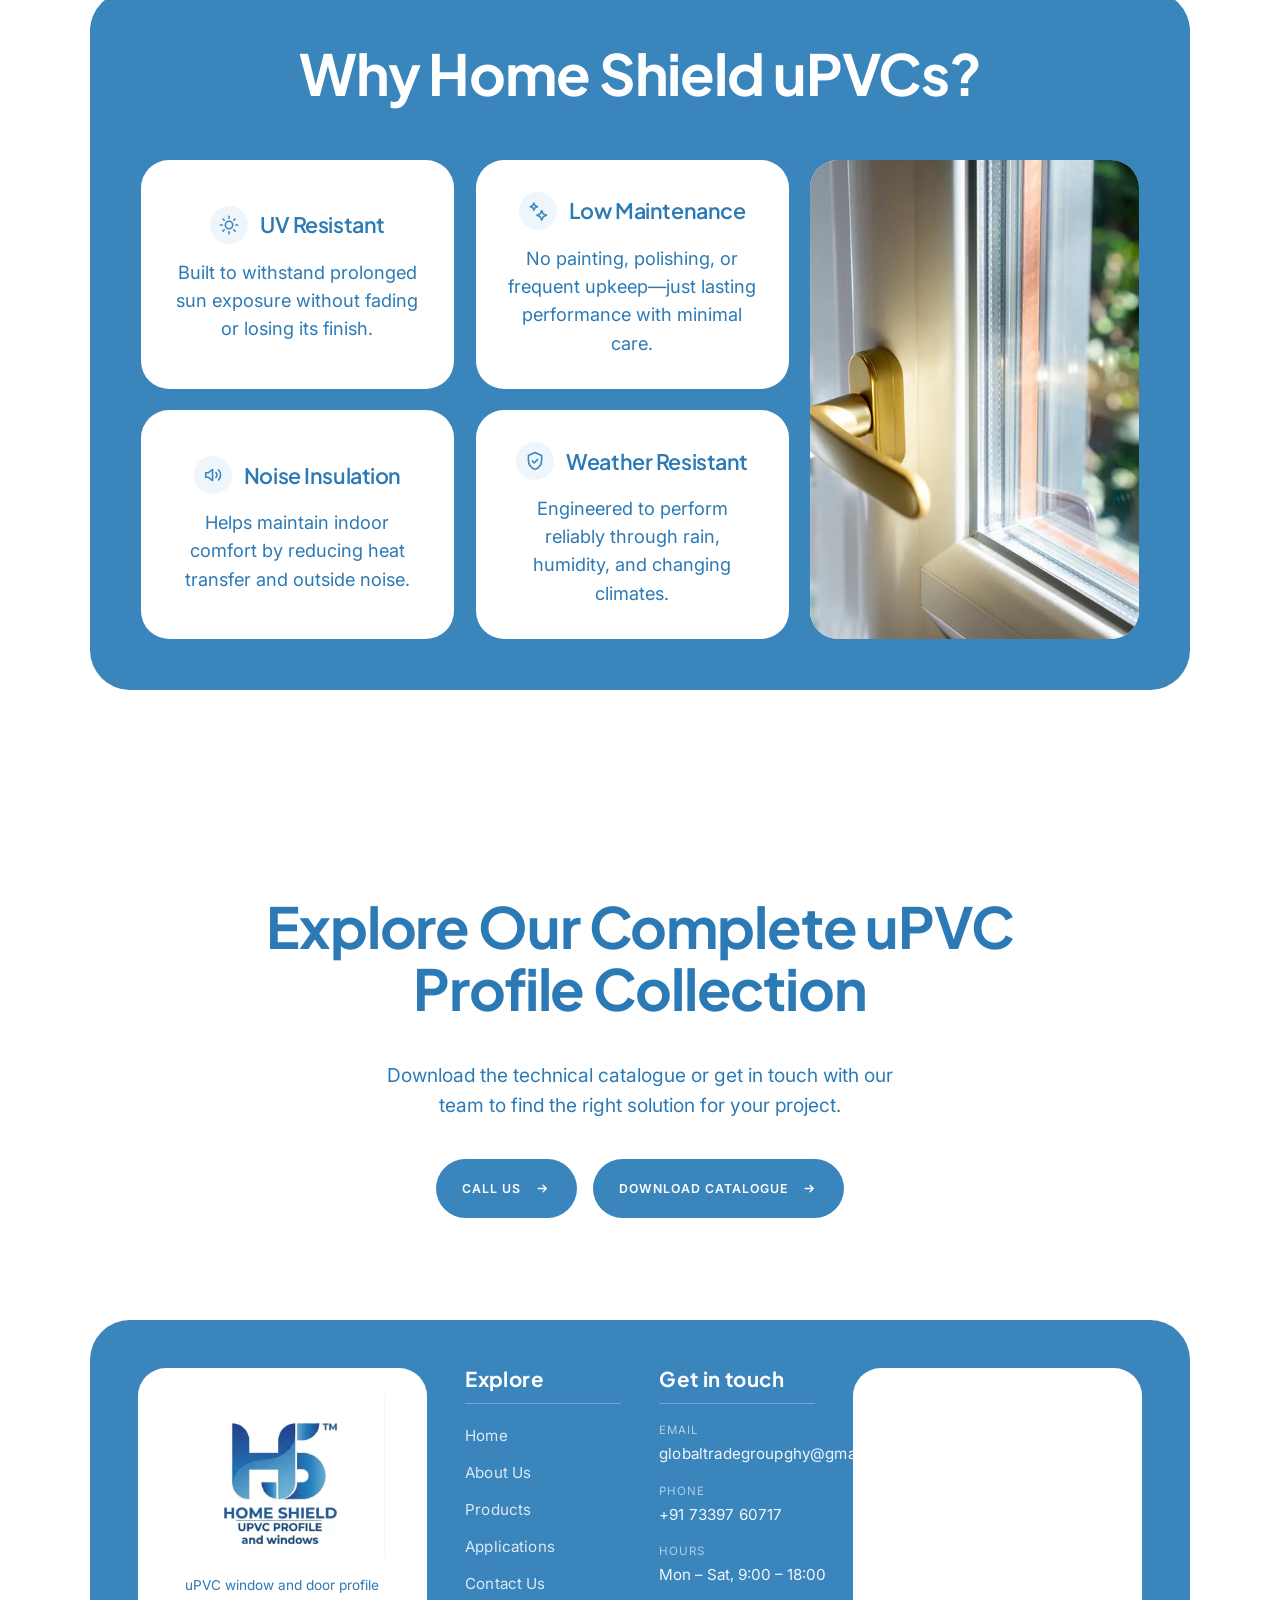
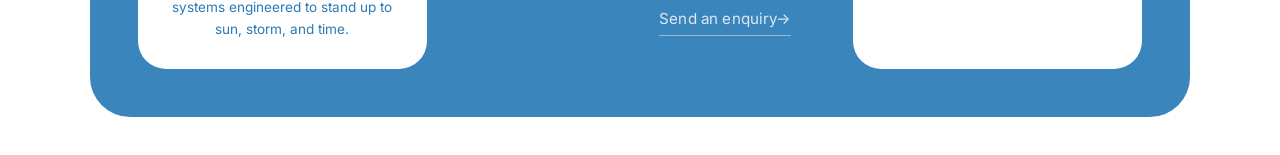
==== commit 1a6fef78: "Point the site at homeshieldofficial.in Replaces thehomeshield.in in all 89 places: canonicals, Open" ====
--- a/index.html
+++ b/index.html
@@ -5,7 +5,7 @@
 <meta name="viewport" content="width=device-width, initial-scale=1">
 <title>Home Shield uPVC Profiles | Durable uPVC Windows &amp; Doors</title>
 <meta name="description" content="Home Shield engineers uPVC profile systems for windows and doors, available in white, full colour and film series finishes for homes, offices and living spaces.">
-<link rel="canonical" href="https://thehomeshield.in/">
+<link rel="canonical" href="https://homeshieldofficial.in/">
 <meta name="robots" content="index, follow, max-image-preview:large, max-snippet:-1, max-video-preview:-1">
 <meta name="theme-color" content="#3b85bd">
 <meta name="format-detection" content="telephone=no">
@@ -15,8 +15,8 @@
 <meta property="og:locale" content="en_IN">
 <meta property="og:title" content="Home Shield uPVC Profiles | Durable uPVC Windows & Doors">
 <meta property="og:description" content="Home Shield engineers uPVC profile systems for windows and doors, available in white, full colour and film series finishes for homes, offices and living spaces.">
-<meta property="og:url" content="https://thehomeshield.in/">
-<meta property="og:image" content="https://thehomeshield.in/assets/og-image.jpg">
+<meta property="og:url" content="https://homeshieldofficial.in/">
+<meta property="og:image" content="https://homeshieldofficial.in/assets/og-image.jpg">
 <meta property="og:image:width" content="1200">
 <meta property="og:image:height" content="630">
 <meta property="og:image:alt" content="Home Shield uPVC windows and doors in a finished home">
@@ -24,7 +24,7 @@
 <meta name="twitter:card" content="summary_large_image">
 <meta name="twitter:title" content="Home Shield uPVC Profiles | Durable uPVC Windows & Doors">
 <meta name="twitter:description" content="Home Shield engineers uPVC profile systems for windows and doors, available in white, full colour and film series finishes for homes, offices and living spaces.">
-<meta name="twitter:image" content="https://thehomeshield.in/assets/og-image.jpg">
+<meta name="twitter:image" content="https://homeshieldofficial.in/assets/og-image.jpg">
 
 <link rel="icon" href="assets/favicon-32.png" sizes="32x32" type="image/png">
 <link rel="icon" href="assets/logo.webp" sizes="any" type="image/webp">
@@ -44,10 +44,10 @@
   "@graph": [
     {
       "@type": "Organization",
-      "@id": "https://thehomeshield.in/#organization",
+      "@id": "https://homeshieldofficial.in/#organization",
       "name": "Home Shield",
-      "url": "https://thehomeshield.in/",
-      "logo": { "@type": "ImageObject", "url": "https://thehomeshield.in/assets/apple-touch-icon.png", "width": 180, "height": 180 },
+      "url": "https://homeshieldofficial.in/",
+      "logo": { "@type": "ImageObject", "url": "https://homeshieldofficial.in/assets/apple-touch-icon.png", "width": 180, "height": 180 },
       "description": "Manufacturer of uPVC window and door profile systems engineered to stand up to sun, storm and time.",
       "telephone": "+91-73397-60717",
       "email": "globaltradegroupghy@gmail.com",
@@ -56,10 +56,10 @@
     },
     {
       "@type": "WebSite",
-      "@id": "https://thehomeshield.in/#website",
-      "url": "https://thehomeshield.in/",
+      "@id": "https://homeshieldofficial.in/#website",
+      "url": "https://homeshieldofficial.in/",
       "name": "Home Shield",
-      "publisher": { "@id": "https://thehomeshield.in/#organization" },
+      "publisher": { "@id": "https://homeshieldofficial.in/#organization" },
       "inLanguage": "en-IN"
     }
   ]
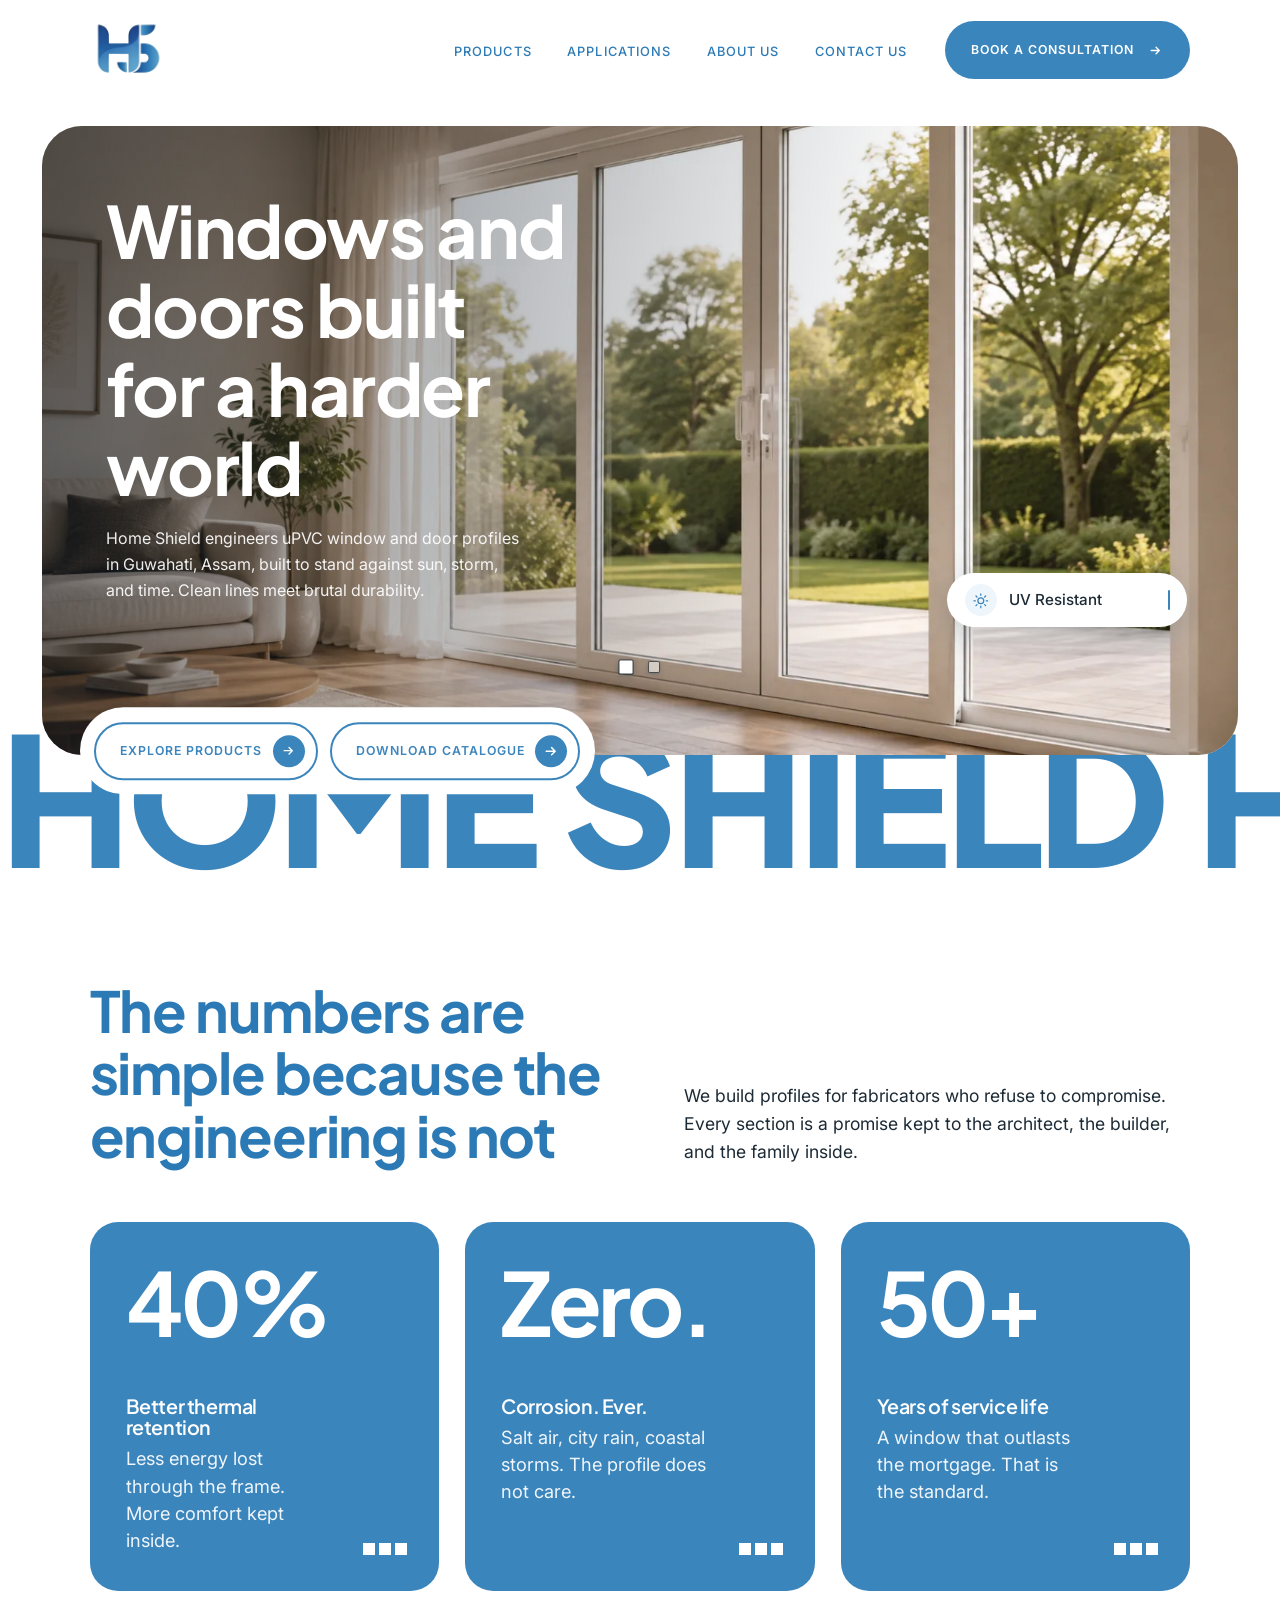
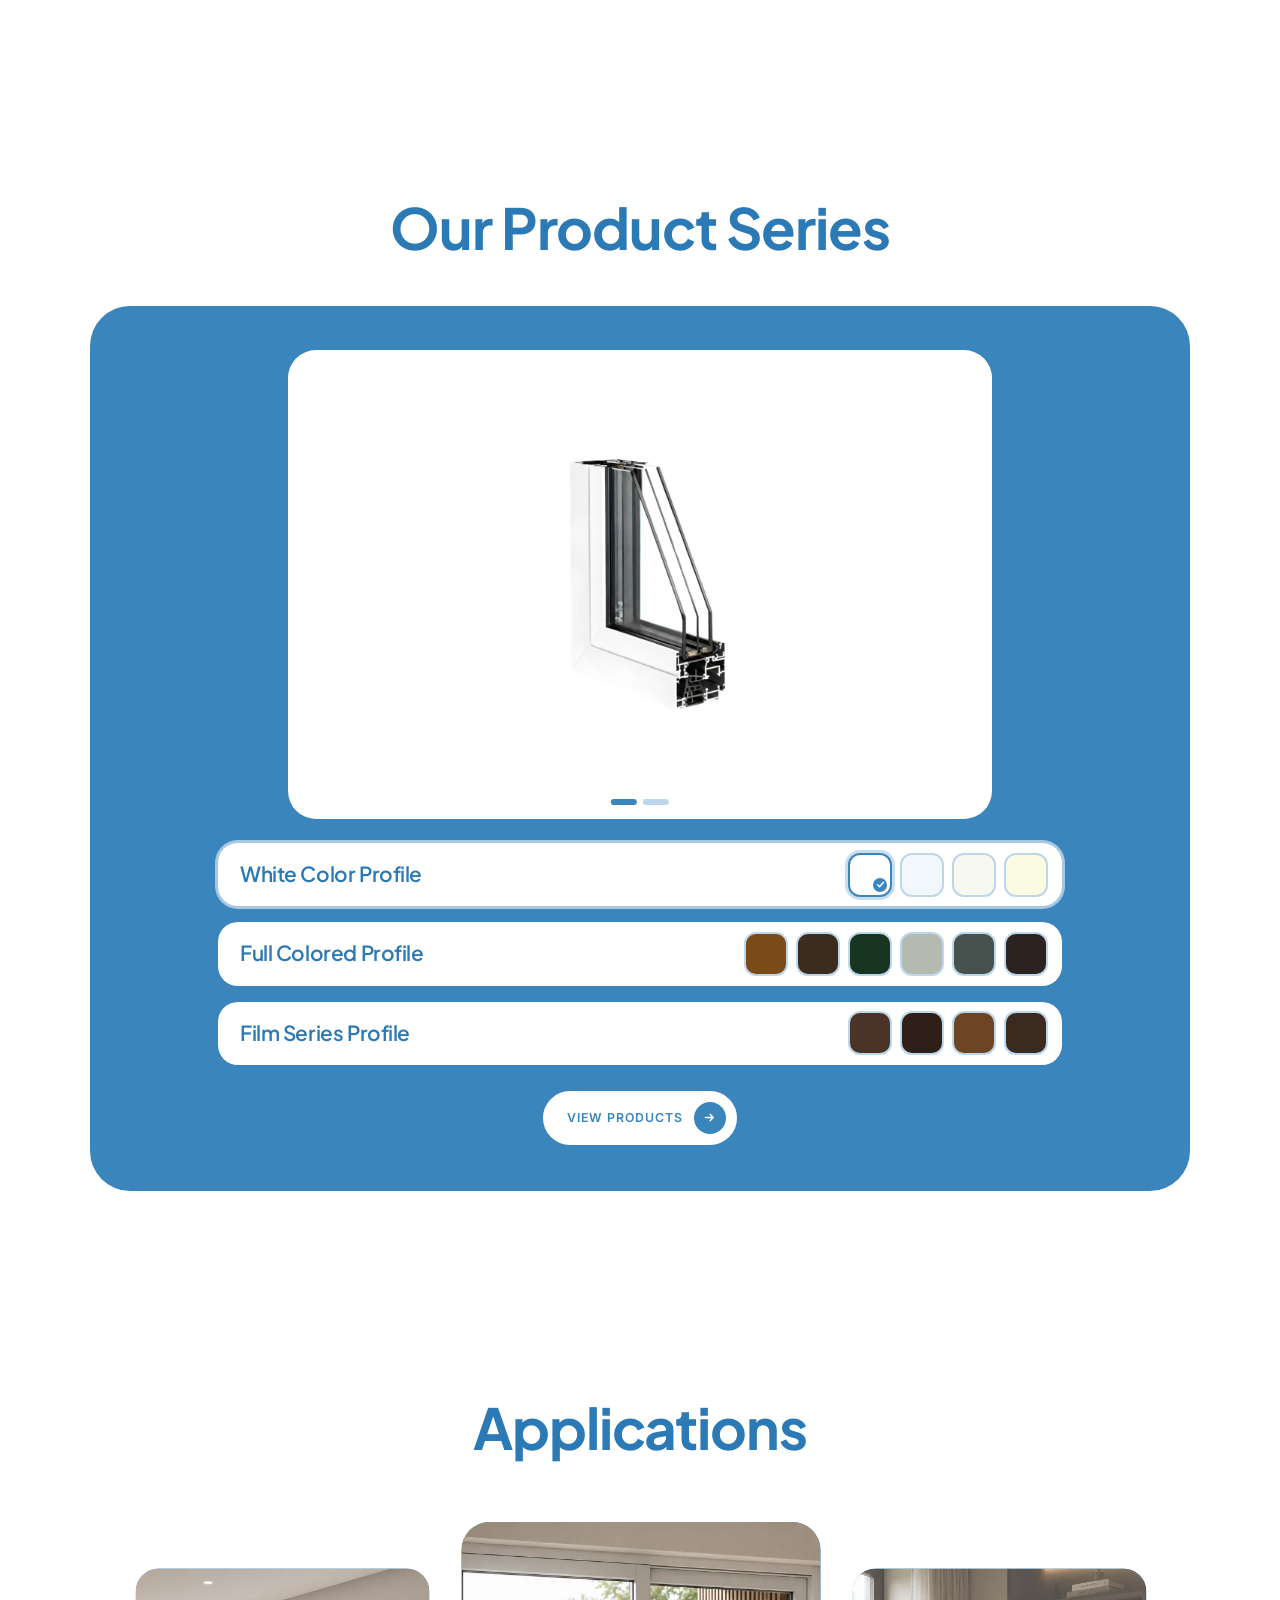
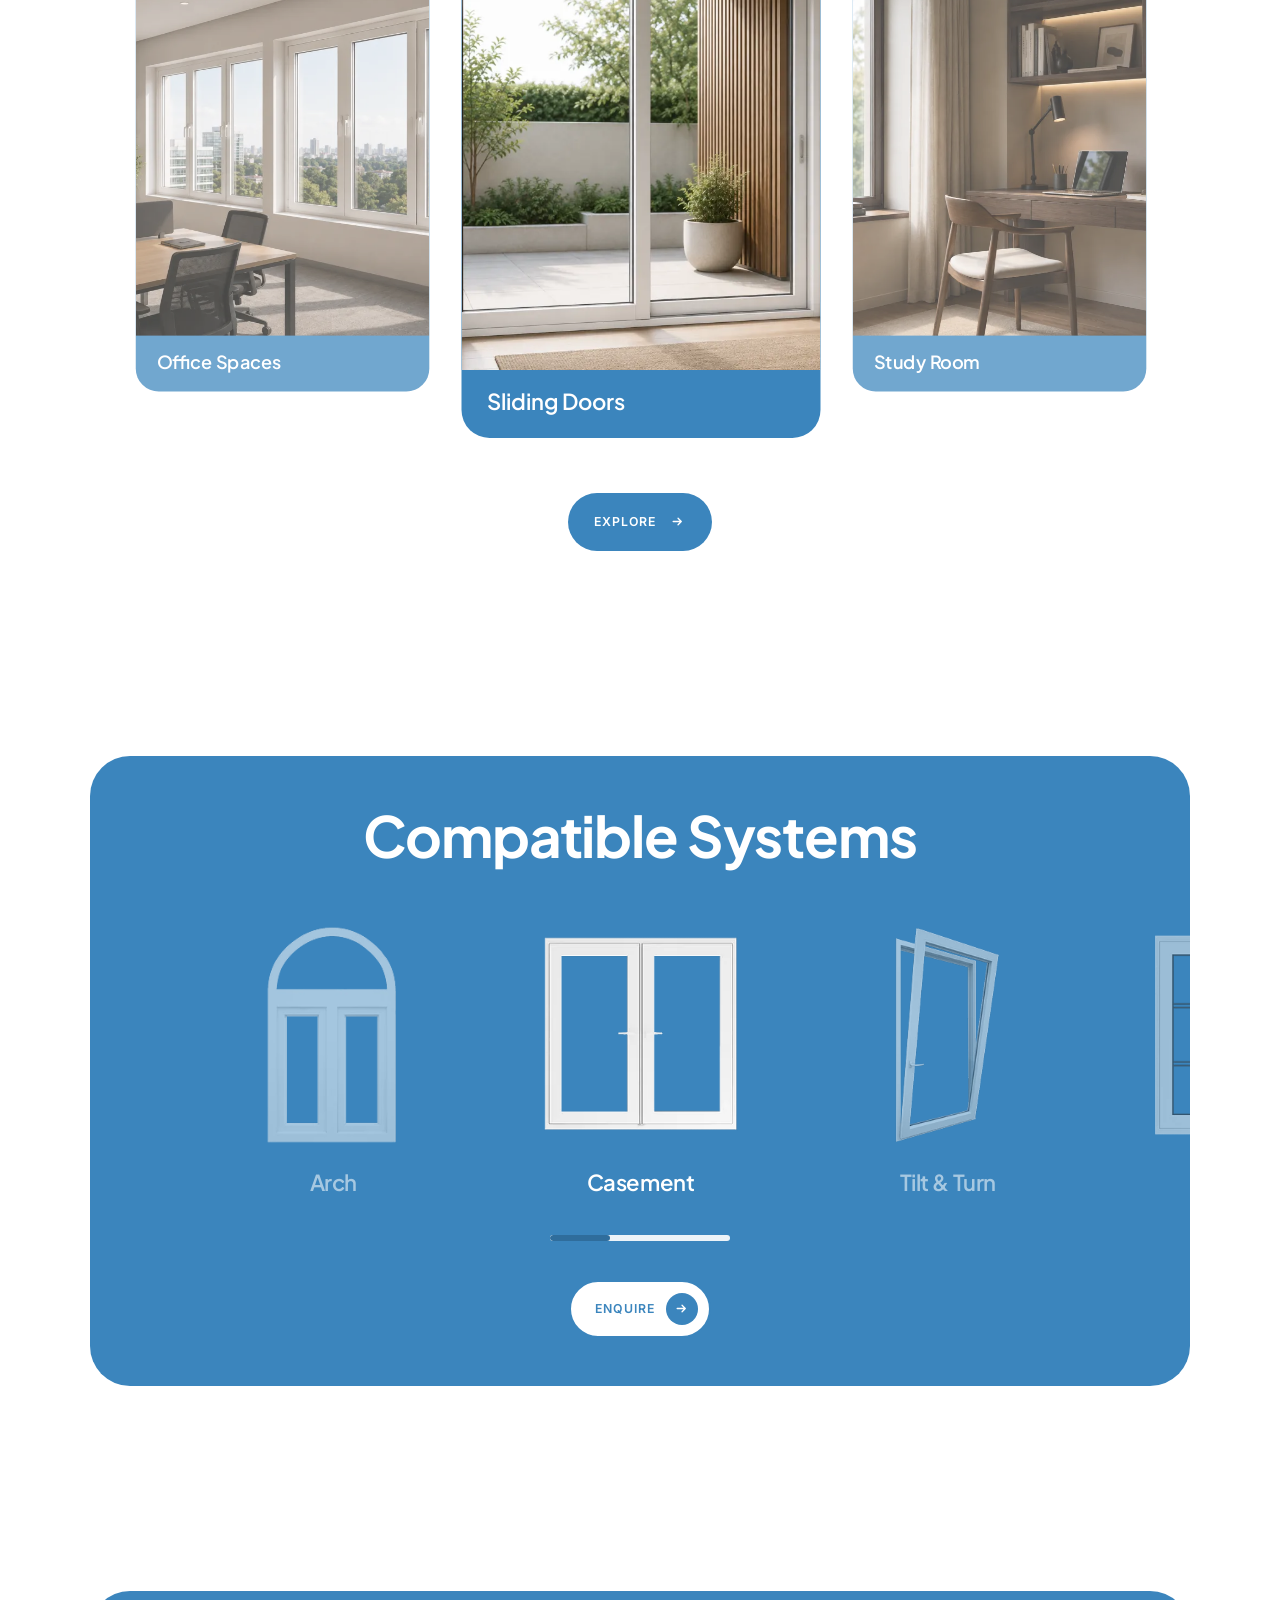
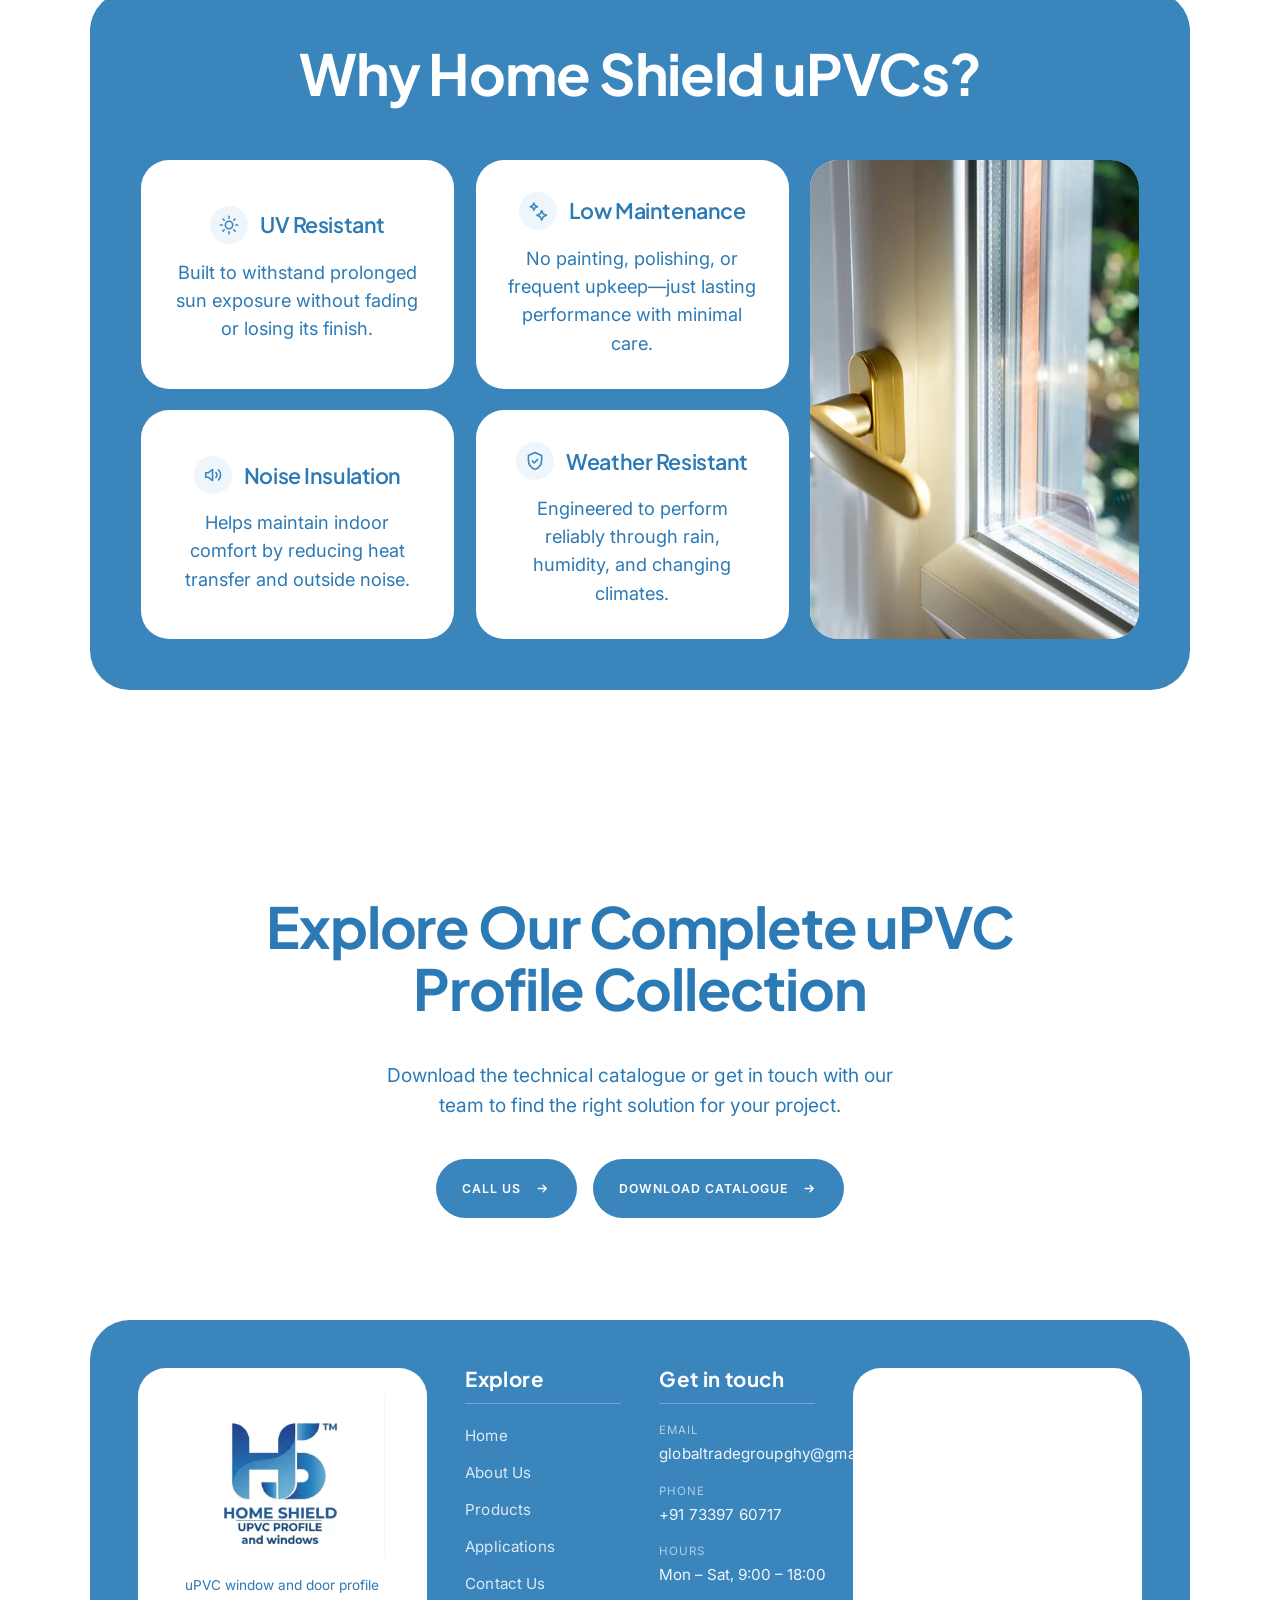
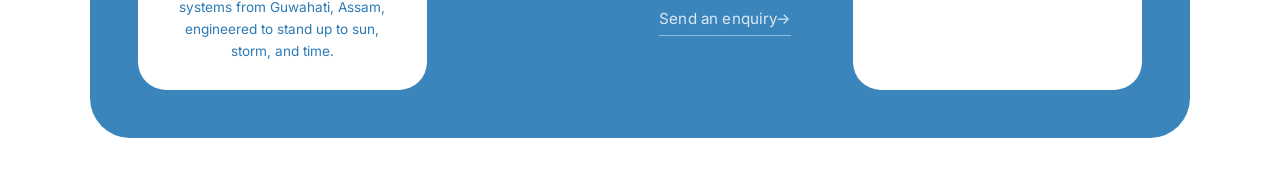
==== commit 671664ef: "Tie the site to Guwahati and to every spelling of the name "Guwahati" appeared only inside JSON-LD, " ====
--- a/index.html
+++ b/index.html
@@ -3,8 +3,8 @@
 <head>
 <meta charset="utf-8">
 <meta name="viewport" content="width=device-width, initial-scale=1">
-<title>Home Shield uPVC Profiles | Durable uPVC Windows &amp; Doors</title>
-<meta name="description" content="Home Shield engineers uPVC profile systems for windows and doors, available in white, full colour and film series finishes for homes, offices and living spaces.">
+<title>Homeshield uPVC Windows &amp; Doors in Guwahati | Home Shield</title>
+<meta name="description" content="Home Shield (Homeshield) makes uPVC window and door profiles in Guwahati, Assam — white, full colour and film finishes for homes and offices across the Northeast.">
 <link rel="canonical" href="https://homeshieldofficial.in/">
 <meta name="robots" content="index, follow, max-image-preview:large, max-snippet:-1, max-video-preview:-1">
 <meta name="theme-color" content="#3b85bd">
@@ -13,8 +13,8 @@
 <meta property="og:type" content="website">
 <meta property="og:site_name" content="Home Shield">
 <meta property="og:locale" content="en_IN">
-<meta property="og:title" content="Home Shield uPVC Profiles | Durable uPVC Windows & Doors">
-<meta property="og:description" content="Home Shield engineers uPVC profile systems for windows and doors, available in white, full colour and film series finishes for homes, offices and living spaces.">
+<meta property="og:title" content="Homeshield uPVC Windows &amp; Doors in Guwahati | Home Shield">
+<meta property="og:description" content="Home Shield (Homeshield) makes uPVC window and door profiles in Guwahati, Assam — white, full colour and film finishes for homes and offices across the Northeast.">
 <meta property="og:url" content="https://homeshieldofficial.in/">
 <meta property="og:image" content="https://homeshieldofficial.in/assets/og-image.jpg">
 <meta property="og:image:width" content="1200">
@@ -22,8 +22,8 @@
 <meta property="og:image:alt" content="Home Shield uPVC windows and doors in a finished home">
 
 <meta name="twitter:card" content="summary_large_image">
-<meta name="twitter:title" content="Home Shield uPVC Profiles | Durable uPVC Windows & Doors">
-<meta name="twitter:description" content="Home Shield engineers uPVC profile systems for windows and doors, available in white, full colour and film series finishes for homes, offices and living spaces.">
+<meta name="twitter:title" content="Homeshield uPVC Windows &amp; Doors in Guwahati | Home Shield">
+<meta name="twitter:description" content="Home Shield (Homeshield) makes uPVC window and door profiles in Guwahati, Assam — white, full colour and film finishes for homes and offices across the Northeast.">
 <meta name="twitter:image" content="https://homeshieldofficial.in/assets/og-image.jpg">
 
 <link rel="icon" href="assets/favicon-32.png" sizes="32x32" type="image/png">
@@ -43,23 +43,99 @@
   "@context": "https://schema.org",
   "@graph": [
     {
-      "@type": "Organization",
+      "@type": [
+        "Organization",
+        "HomeAndConstructionBusiness"
+      ],
       "@id": "https://homeshieldofficial.in/#organization",
       "name": "Home Shield",
+      "alternateName": [
+        "Homeshield",
+        "HomeShield",
+        "Home Shield uPVC",
+        "Homeshield uPVC",
+        "Home Shield Guwahati",
+        "Homeshield Guwahati",
+        "Homeshield GHY"
+      ],
       "url": "https://homeshieldofficial.in/",
-      "logo": { "@type": "ImageObject", "url": "https://homeshieldofficial.in/assets/apple-touch-icon.png", "width": 180, "height": 180 },
-      "description": "Manufacturer of uPVC window and door profile systems engineered to stand up to sun, storm and time.",
+      "logo": {
+        "@type": "ImageObject",
+        "url": "https://homeshieldofficial.in/assets/apple-touch-icon.png",
+        "width": 180,
+        "height": 180
+      },
+      "image": "https://homeshieldofficial.in/assets/og-image.jpg",
+      "description": "Home Shield (Homeshield) is a Guwahati, Assam manufacturer of uPVC window and door profile systems in white, full colour and film finishes, serving homes, offices, fabricators and builders across Northeast India.",
       "telephone": "+91-73397-60717",
       "email": "globaltradegroupghy@gmail.com",
-      "address": { "@type": "PostalAddress", "streetAddress": "H. No. 7, Hill View Road, Jyotikuchi, Lal Ganesh", "addressLocality": "Guwahati", "addressRegion": "Assam", "postalCode": "781034", "addressCountry": "IN" },
-      "areaServed": "IN"
+      "address": {
+        "@type": "PostalAddress",
+        "streetAddress": "H. No. 7, Hill View Road, Jyotikuchi, Lal Ganesh",
+        "addressLocality": "Guwahati",
+        "addressRegion": "Assam",
+        "postalCode": "781034",
+        "addressCountry": "IN"
+      },
+      "geo": {
+        "@type": "GeoCoordinates",
+        "latitude": 26.133371,
+        "longitude": 91.734627
+      },
+      "hasMap": "https://maps.app.goo.gl/ZkyxiGFn6HnoAAkK6",
+      "openingHoursSpecification": [
+        {
+          "@type": "OpeningHoursSpecification",
+          "dayOfWeek": [
+            "Monday",
+            "Tuesday",
+            "Wednesday",
+            "Thursday",
+            "Friday",
+            "Saturday"
+          ],
+          "opens": "09:00",
+          "closes": "18:00"
+        }
+      ],
+      "areaServed": [
+        {
+          "@type": "City",
+          "name": "Guwahati"
+        },
+        {
+          "@type": "State",
+          "name": "Assam"
+        },
+        {
+          "@type": "Place",
+          "name": "Northeast India"
+        },
+        {
+          "@type": "Country",
+          "name": "India"
+        }
+      ],
+      "knowsAbout": [
+        "uPVC windows",
+        "uPVC doors",
+        "uPVC profiles",
+        "uPVC sliding doors",
+        "uPVC window fabrication"
+      ]
     },
     {
       "@type": "WebSite",
       "@id": "https://homeshieldofficial.in/#website",
       "url": "https://homeshieldofficial.in/",
       "name": "Home Shield",
-      "publisher": { "@id": "https://homeshieldofficial.in/#organization" },
+      "alternateName": [
+        "Homeshield",
+        "Home Shield uPVC"
+      ],
+      "publisher": {
+        "@id": "https://homeshieldofficial.in/#organization"
+      },
       "inLanguage": "en-IN"
     }
   ]
@@ -152,7 +228,7 @@
 
           <div class="hero__content">
             <h1 class="hero__title" id="hero-title">Windows and<br>doors built<br>for a harder<br>world</h1>
-            <p class="hero__text">Home Shield engineers uPVC profile systems that stand against sun, storm, and time. Clean lines meet brutal durability.</p>
+            <p class="hero__text">Home Shield engineers uPVC window and door profiles in Guwahati, Assam, built to stand against sun, storm, and time. Clean lines meet brutal durability.</p>
           </div>
 
           <!-- Rotating feature chip: UV Resistant / Noise Reduction / Long Service Life -->
@@ -351,7 +427,7 @@
     <div class="site-footer__panel">
       <div class="footer-brand">
         <img src="assets/footer-logo.webp" alt="Home Shield — uPVC profile and windows" width="560" height="442" loading="lazy" decoding="async">
-        <p>uPVC window and door profile systems engineered to stand up to sun, storm, and time.</p>
+        <p>uPVC window and door profile systems from Guwahati, Assam, engineered to stand up to sun, storm, and time.</p>
       </div>
 
       <nav class="footer-col" aria-label="Explore">
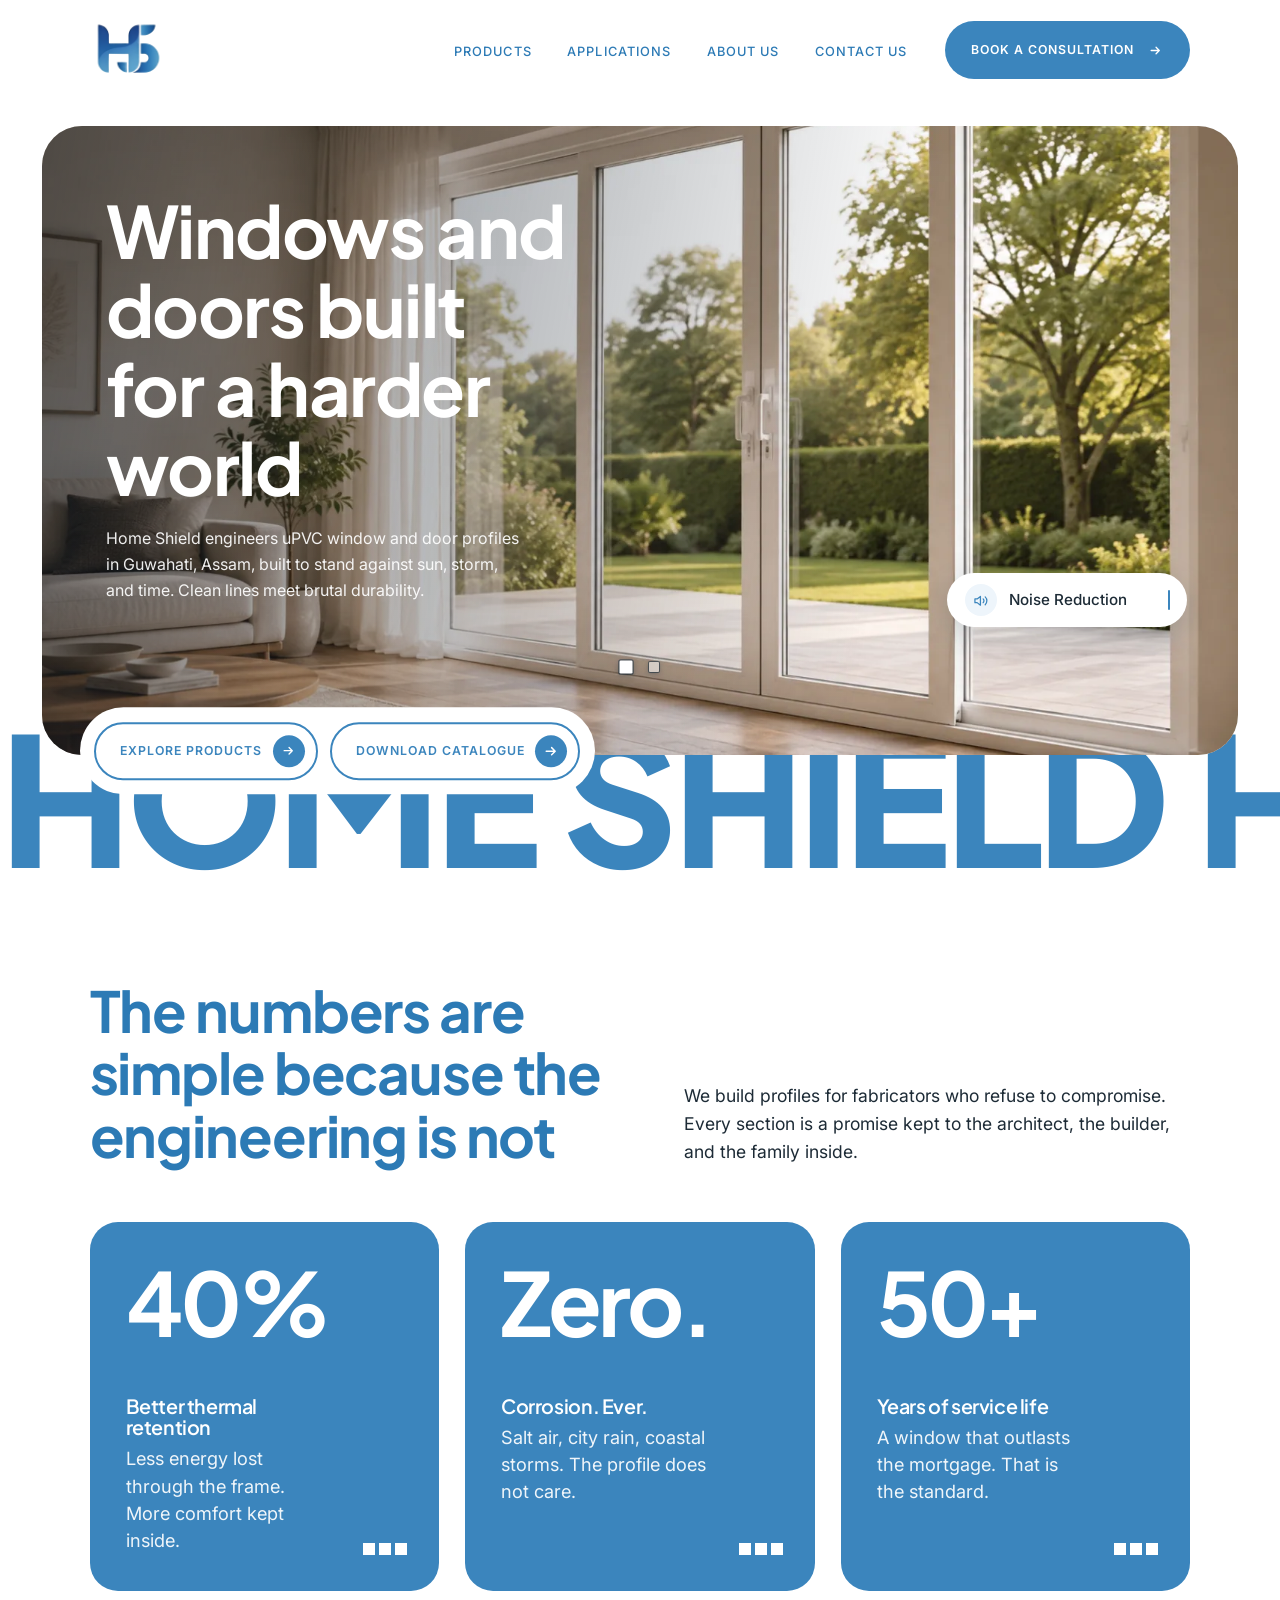
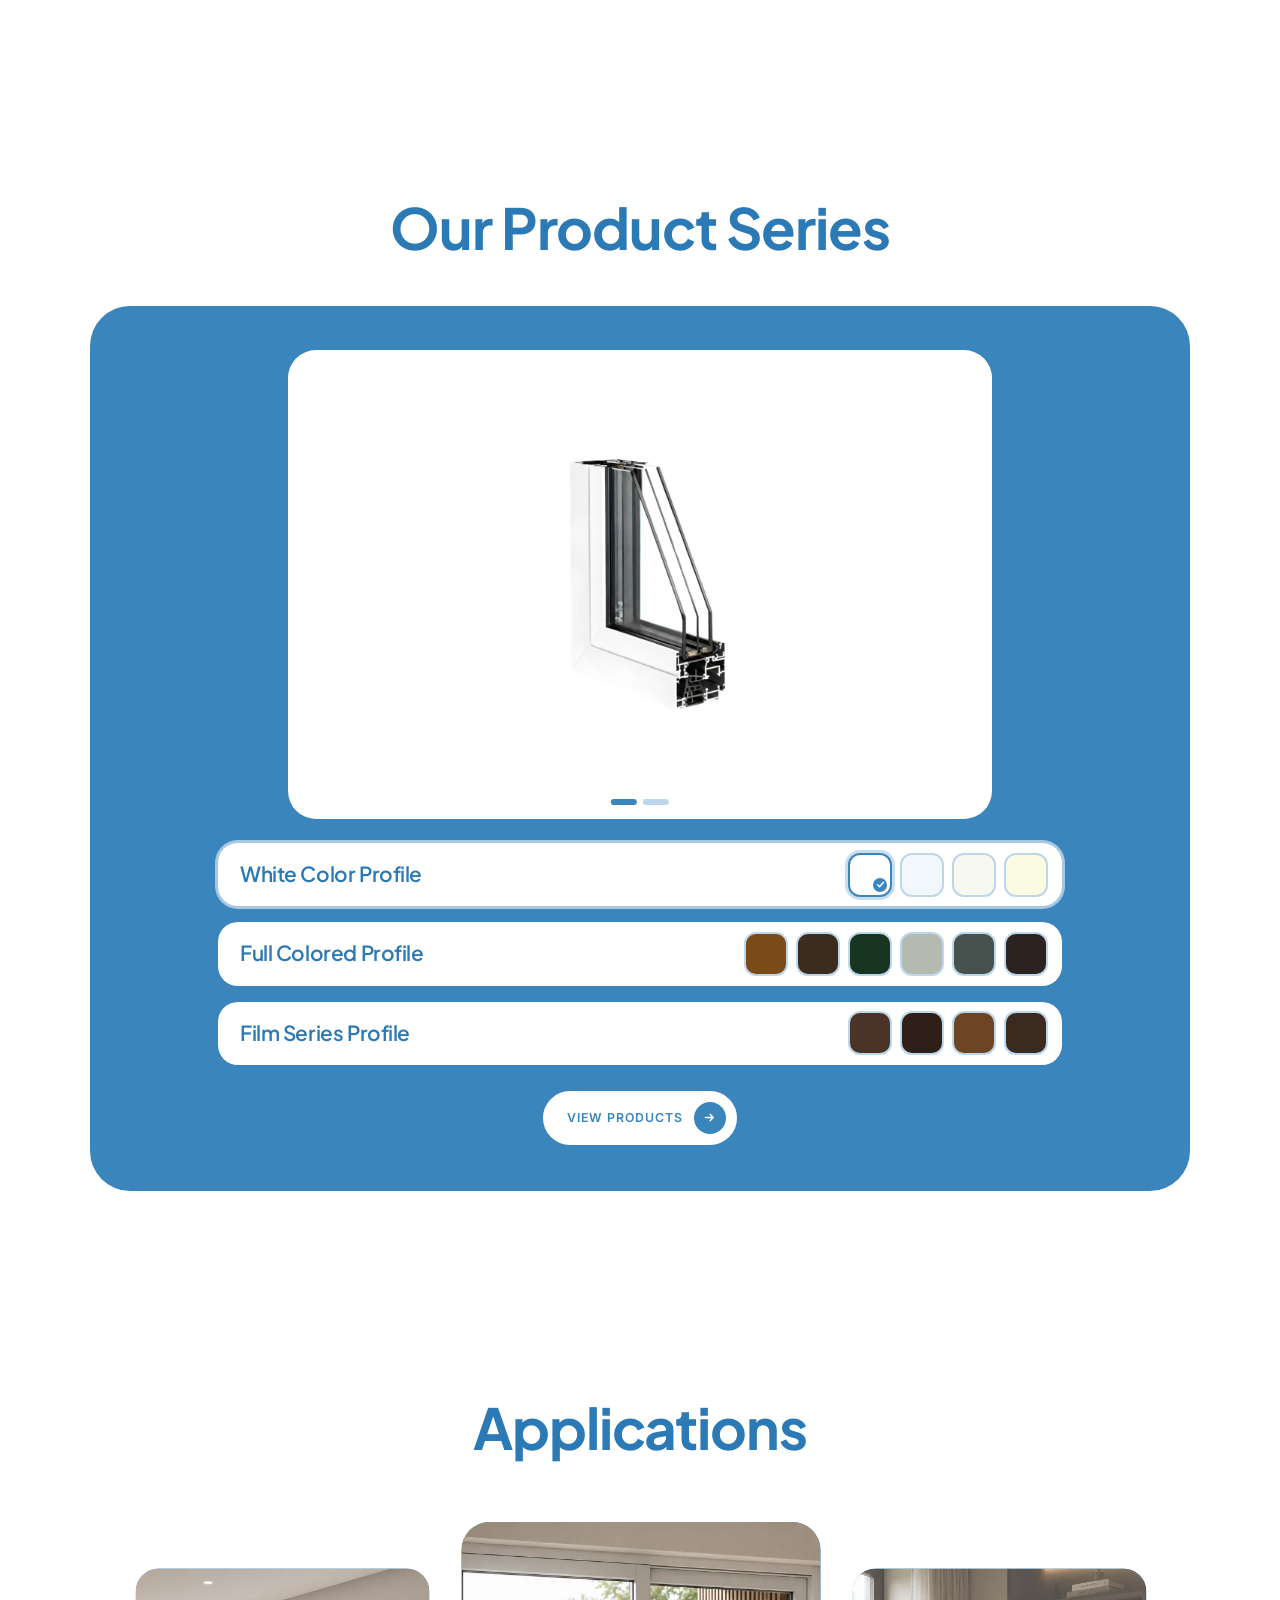
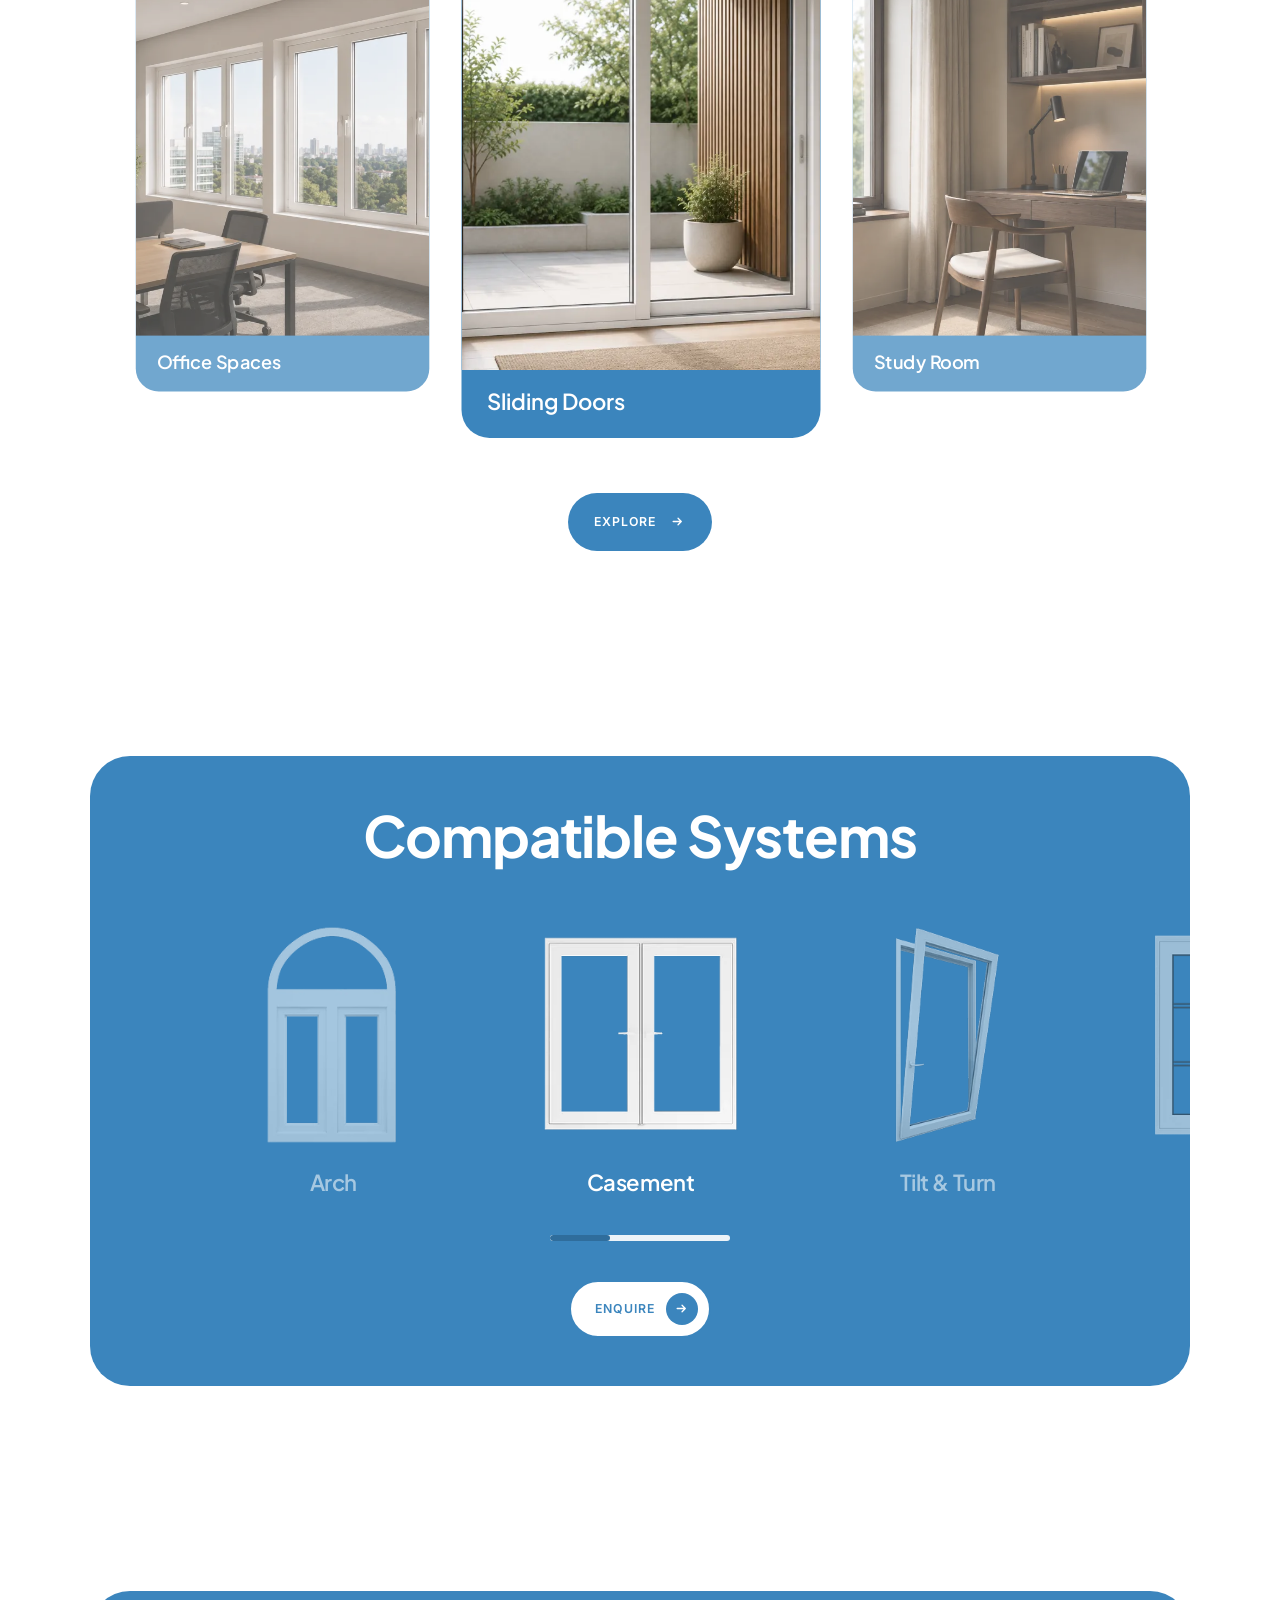
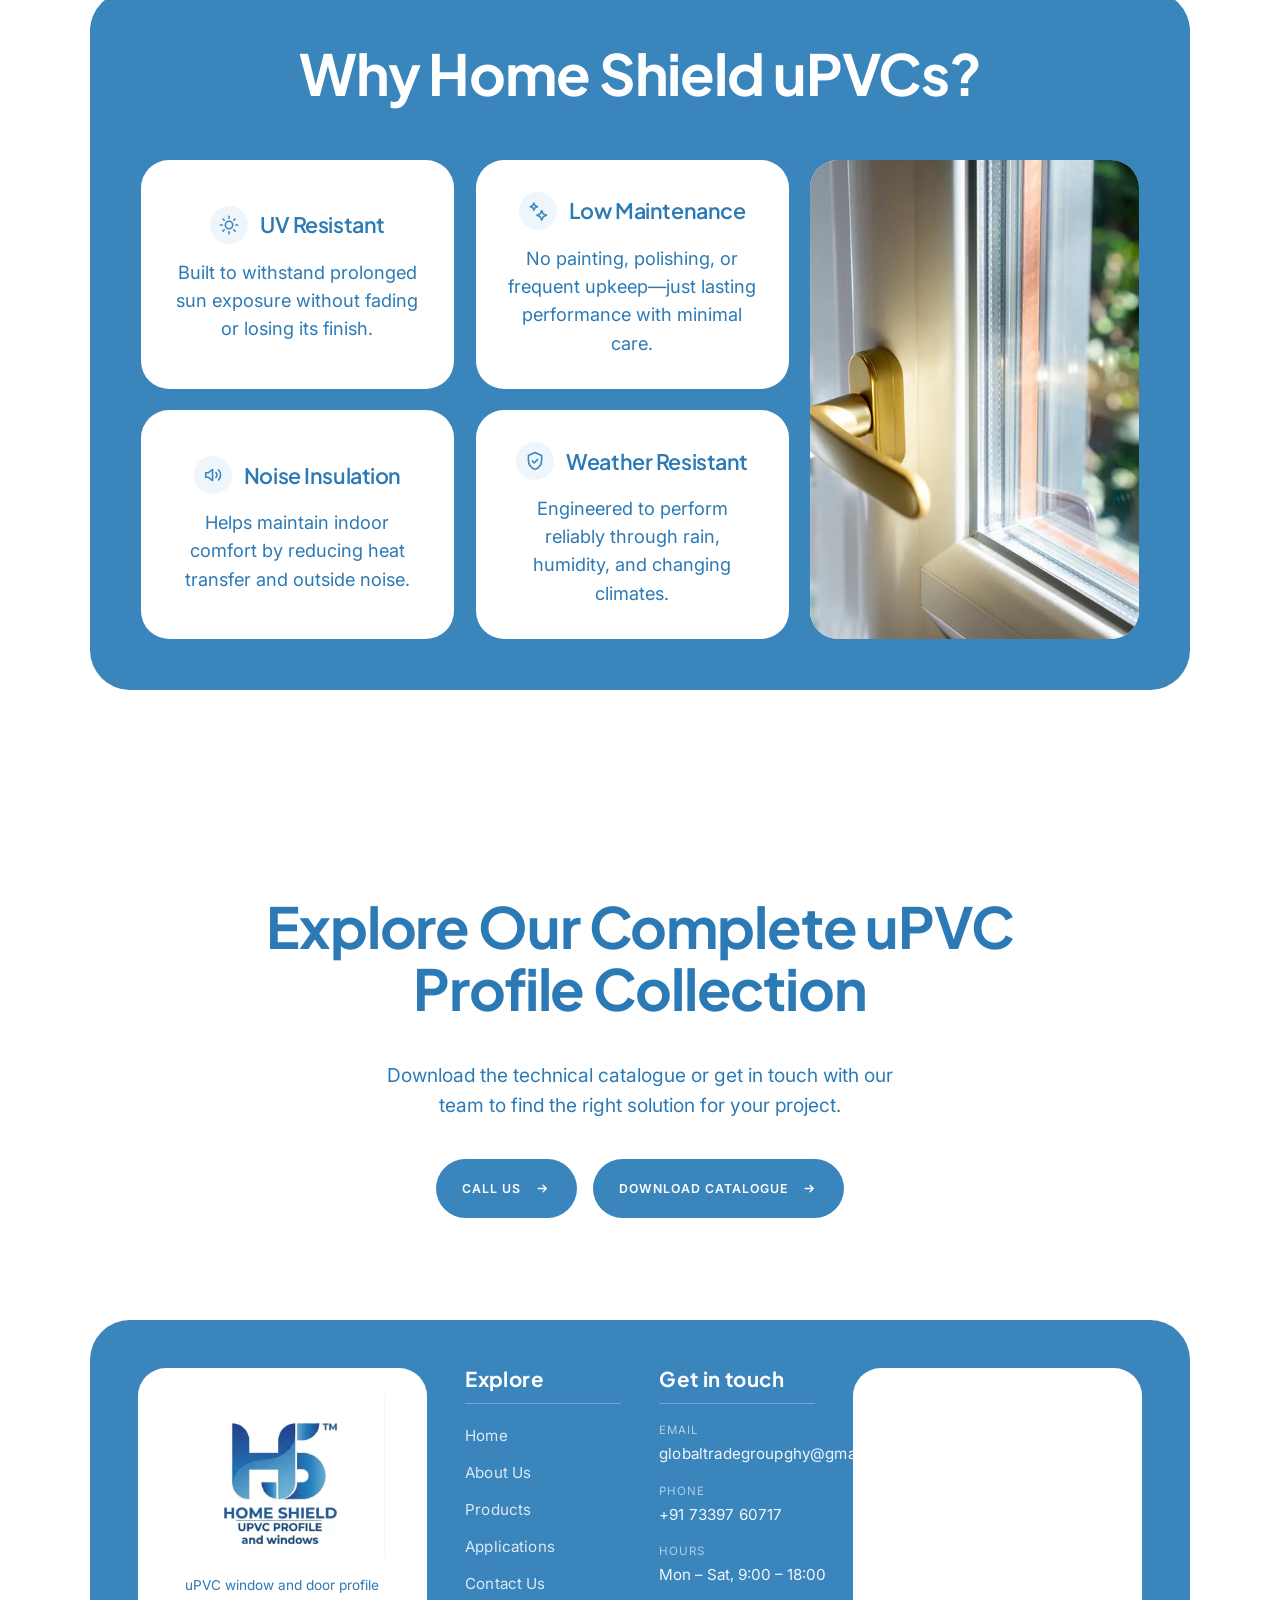
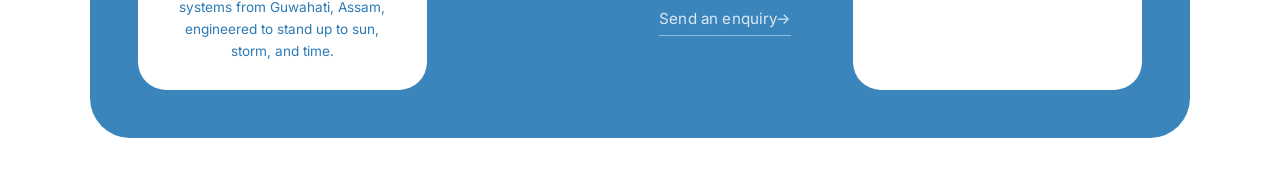
==== commit 56424de1: "Rename the Full Color codes from TT to HS TT01–TT06 become HS01–HS06 (for Home Shield) everywhere th" ====
--- a/index.html
+++ b/index.html
@@ -475,7 +475,7 @@
   </div>
 </footer>
 
-<script src="js/data.js?v=52" defer></script>
+<script src="js/data.js?v=53" defer></script>
 <script src="js/ui.js?v=59" defer></script>
 <script src="js/home.js?v=57" defer></script>
 
